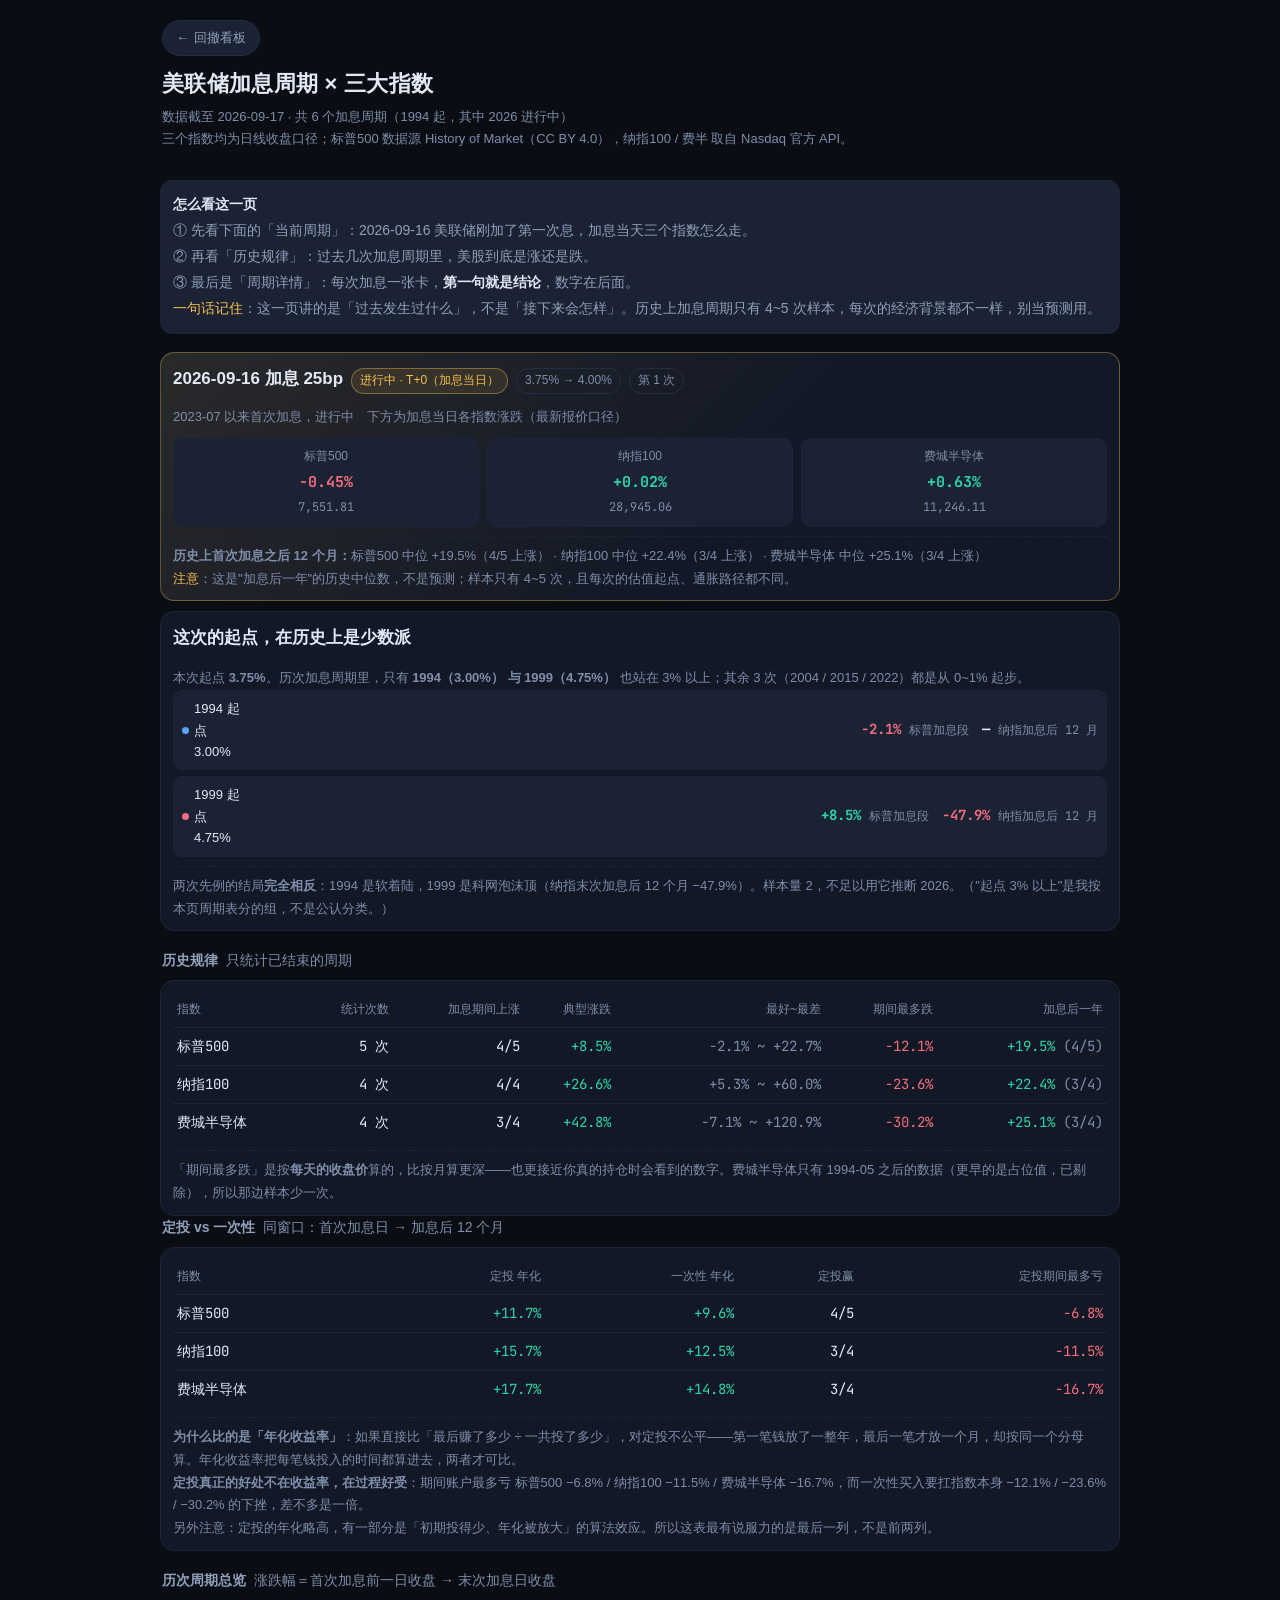
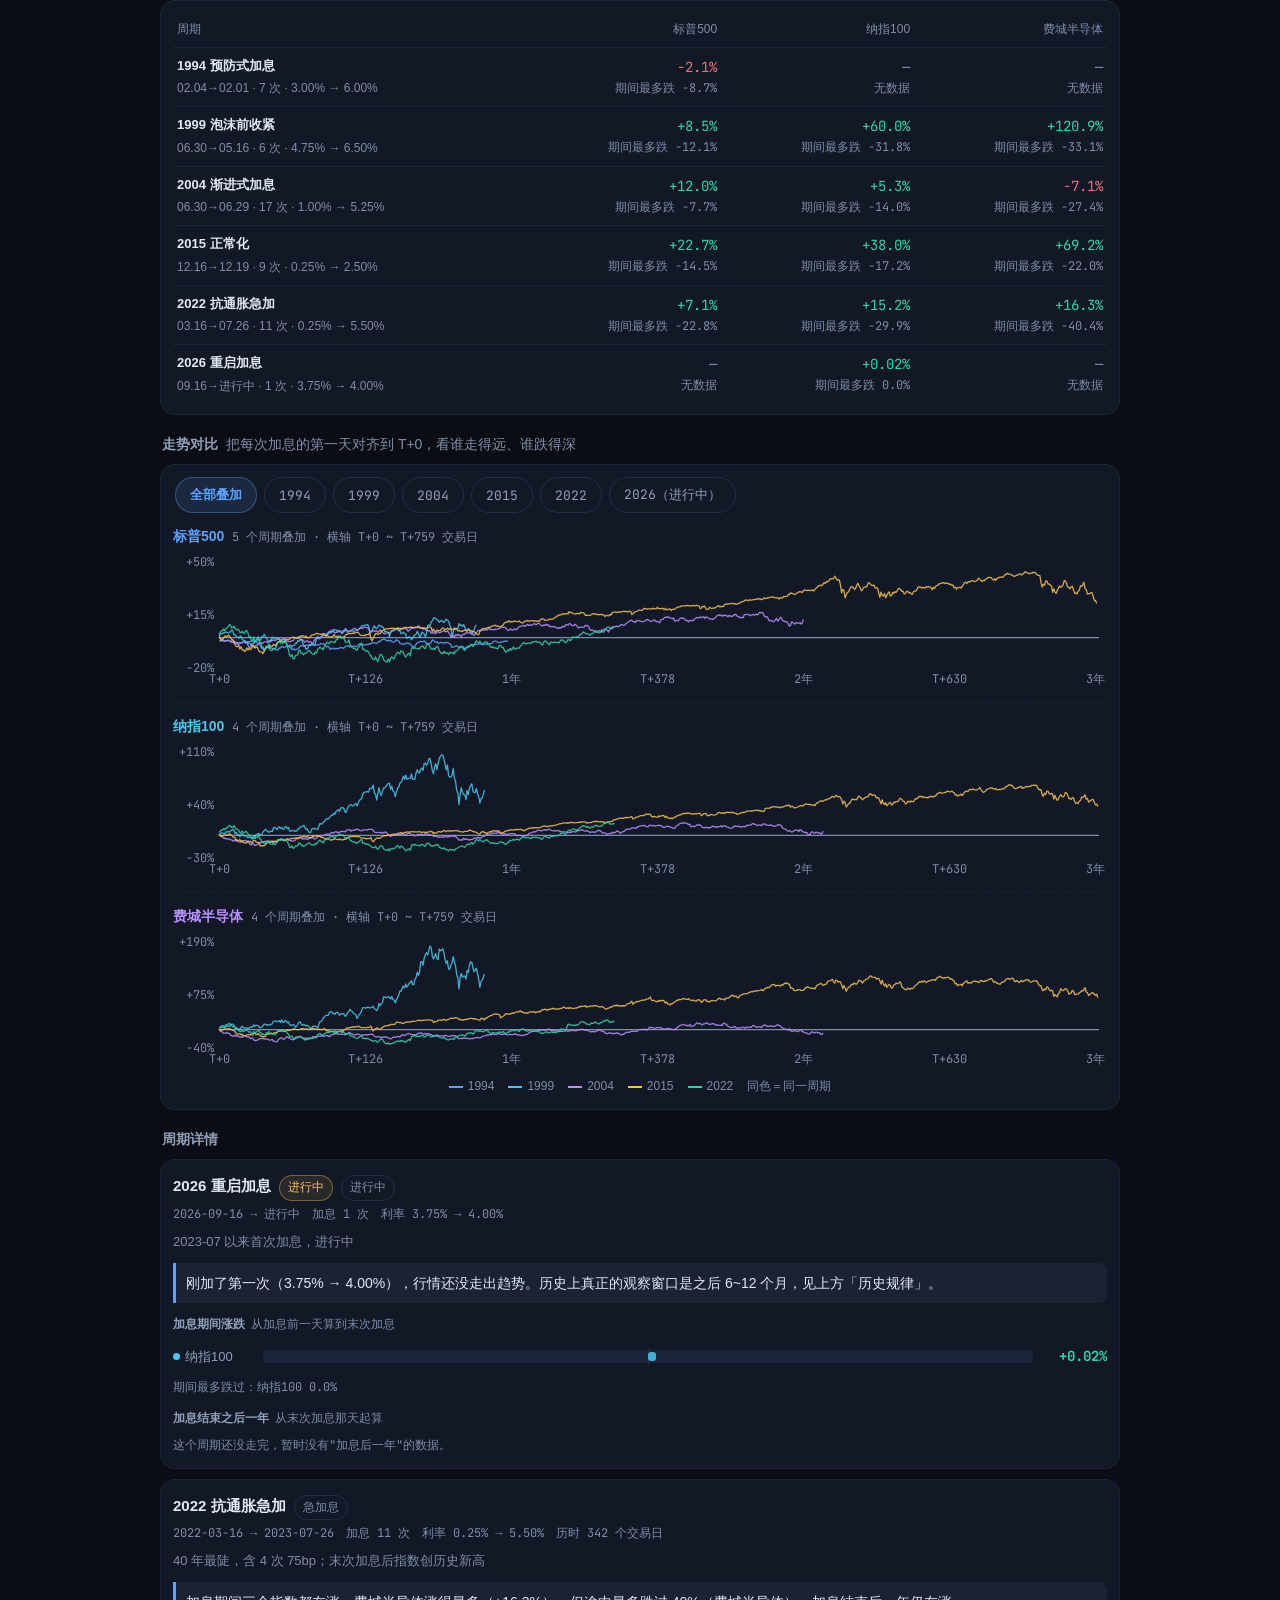
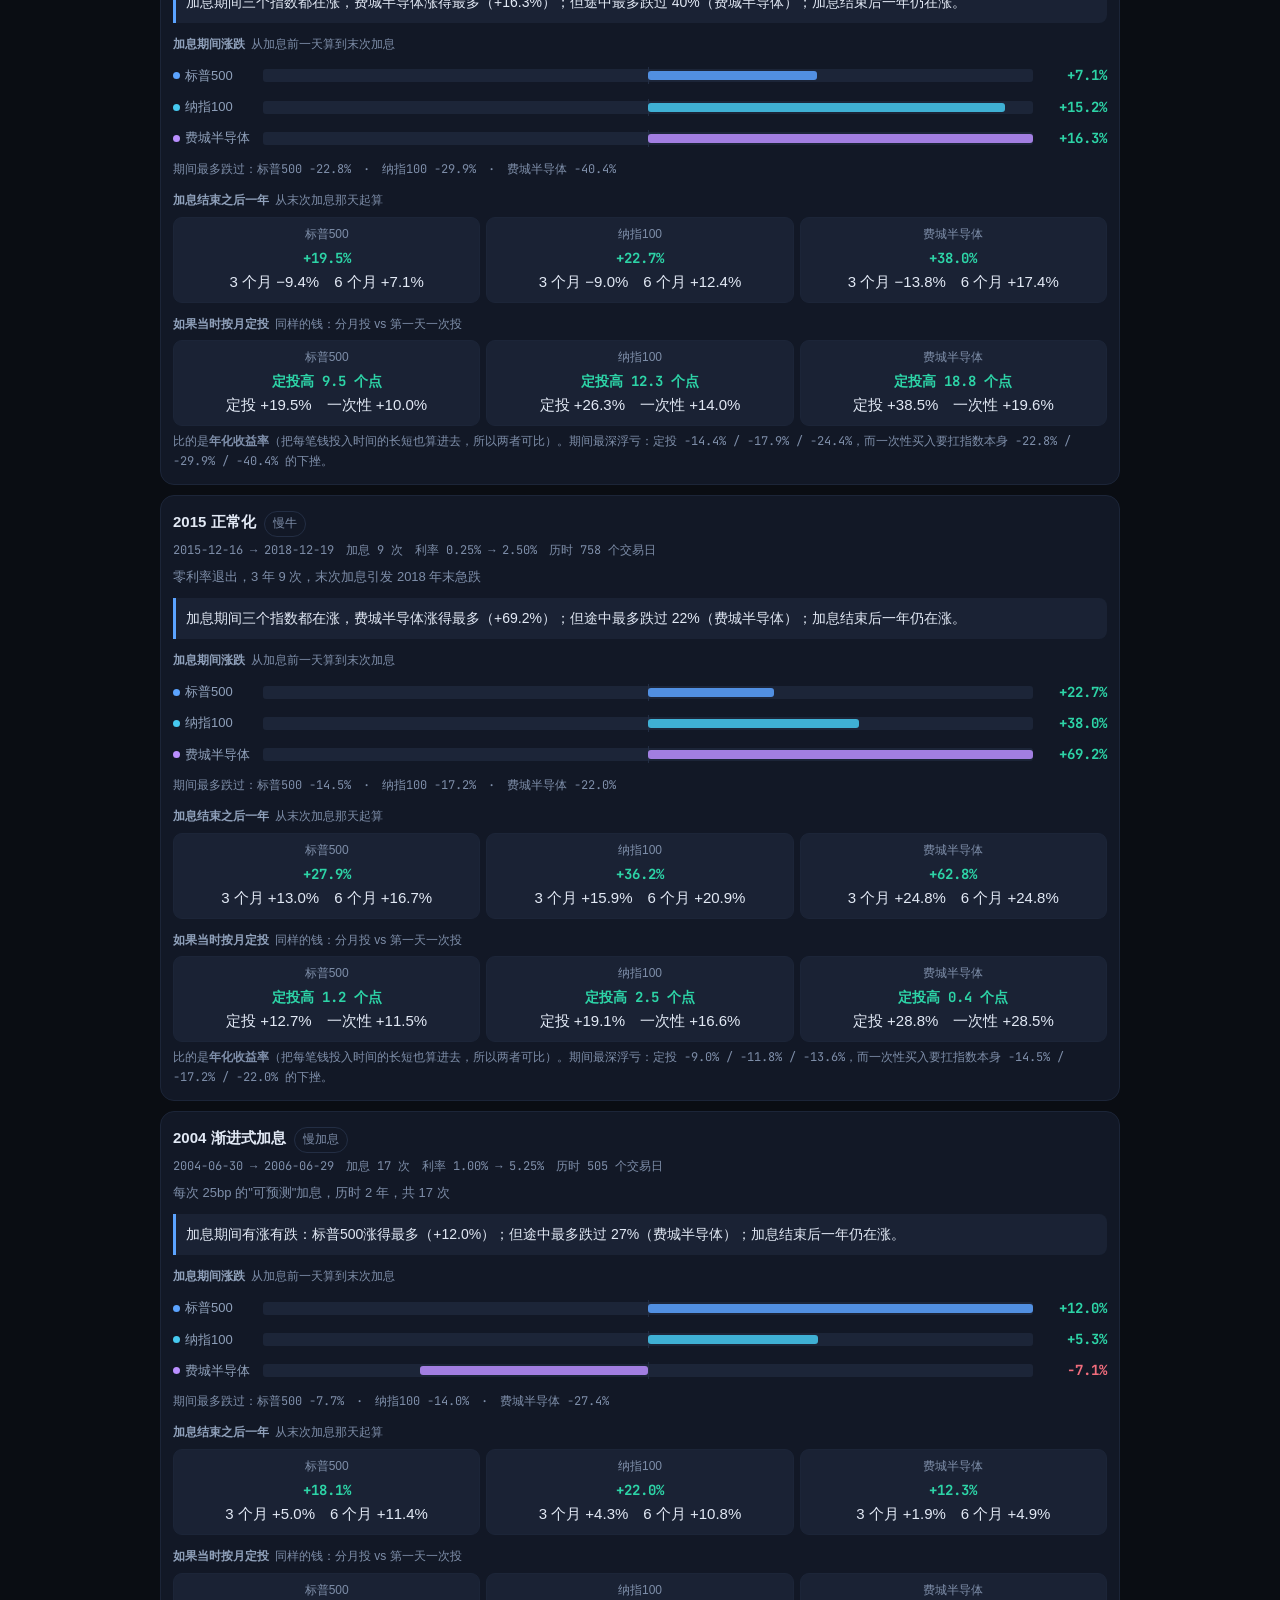
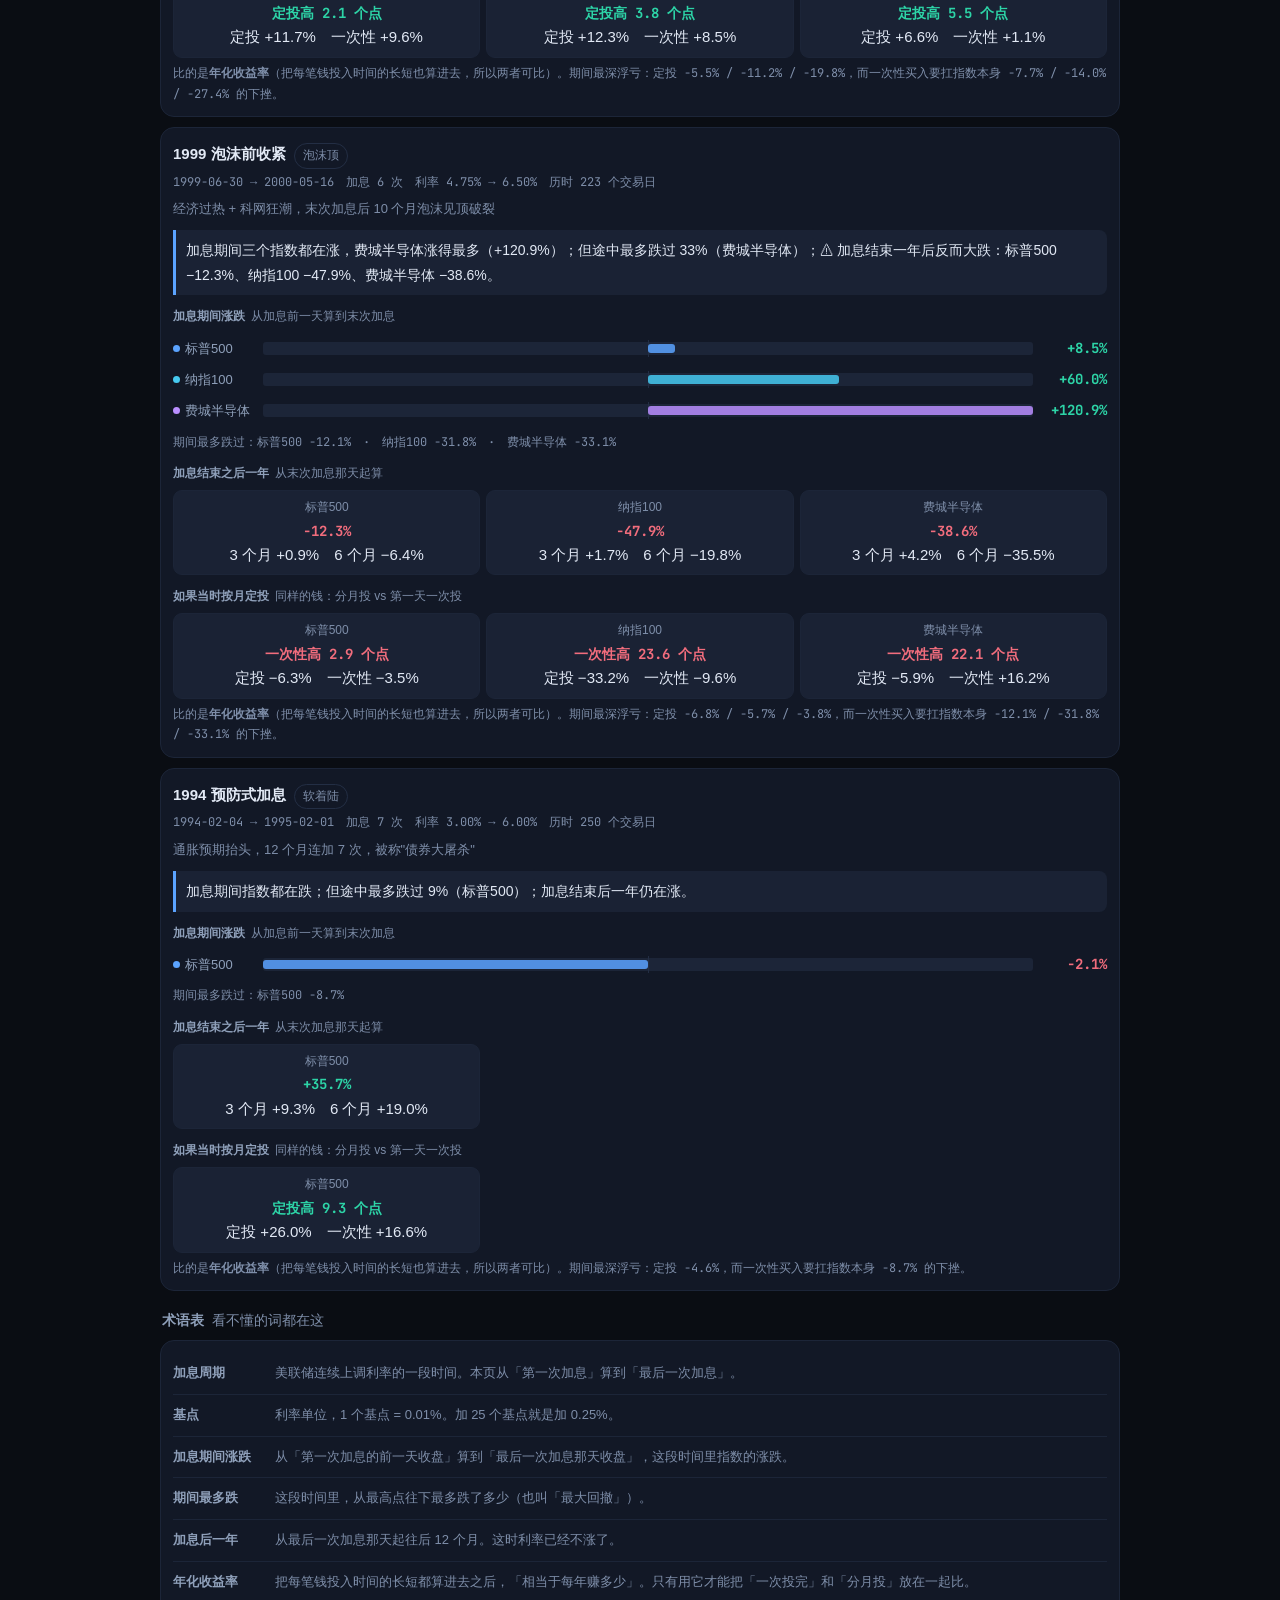
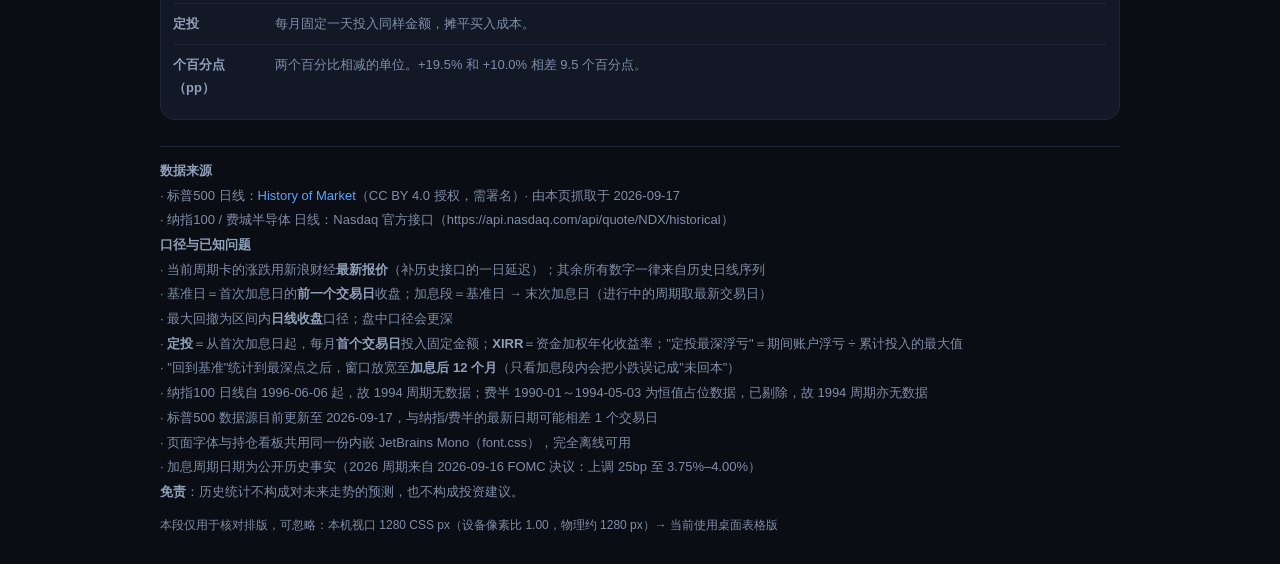
==== fed-cycle-dashboard/index.html @ 69b3b900 "feat(fed-cycle): 新增美联储加息周期 × 三指数回测看板 静态单页（内嵌字体、零外链、可离线打开）：6 个加息周期（1994 起，含 2026 进行中）× 纳指100 / 标普500 " ====
<!DOCTYPE html>
<html lang="zh-CN">
<head>
<meta charset="UTF-8">
<meta name="viewport" content="width=device-width, initial-scale=1, viewport-fit=cover">
<title>美联储加息周期 × 三大指数 · 回测看板</title>
<!-- 与持仓看板共用同一份内嵌字体（JetBrains Mono，base64 零外链），保证两处数字字形一致 -->
<link rel="stylesheet" href="font.css">
<style>
  /* 配色/字号沿用持仓看板的令牌体系，两处看板观感一致 */
  :root {
    --bg:#0a0d13; --bg-grad:#0e1526; --card:#121826; --card2:#1a2234;
    --line:#232e44; --line-soft:#1c2538;
    --tx:#e2e9f5; --tx2:#8fa0ba;
    /* --tx3 原来 #6f7f99，在深底上只有 4.37:1，低于 WCAG AA 的 4.5 —— 而所有小字都用它。
       提到 #7e8ea9 → 5.34:1 达标，同时仍比 --tx2 低 20%，层级没被抹平。 */
    --tx3:#7e8ea9;
    --up:#2dd4a7; --down:#f26d7d; --warn:#f7c14e;
    --spx:#5ba3ff; --ndx:#46c9f0; --sox:#ba8fff;
    --up-bg:rgba(45,212,167,.12); --down-bg:rgba(242,109,125,.12);
    --warn-bg:rgba(247,193,78,.10); --blue-bg:rgba(91,163,255,.12);
    --mono:"JetBrains Mono","SF Mono","Cascadia Code",Consolas,"Courier New",monospace;
    --sans:-apple-system,BlinkMacSystemFont,"SF Pro SC","PingFang SC","HarmonyOS Sans SC","MiSans","Microsoft YaHei","Noto Sans SC",sans-serif;
    /* 字号：按手机重排，六档分别对应 Android Material 的 caption / label / body 层级。
       换算依据：本机（iQOO 15，1440×3168，屏宽约 72mm）在常见 DPR 下，
       1 个 CSS 像素 ≈ 0.15~0.18mm，故 11px 只有约 1.9mm —— 中文偏小，
       最小一档提到 12px（≈2.1mm），其余同比上移。 */
    --fs-hero:22px; --fs-lg:17px; --fs-md:15px; --fs-sm:14px; --fs-xs:13px; --fs-xxs:12px;
    /* 手机页面左右留白：比桌面稍窄，给内容多留几像素 */
    --pad:10px;
  }
  *{margin:0;padding:0;box-sizing:border-box}
  body{background:radial-gradient(1200px 600px at 85% -10%, rgba(91,163,255,.06), transparent 60%),var(--bg);color:var(--tx);font-family:var(--sans);font-size:var(--fs-md);line-height:1.65;-webkit-text-size-adjust:100%;-webkit-tap-highlight-color:transparent;text-rendering:optimizeLegibility;
       padding:0 max(var(--pad),env(safe-area-inset-left)) calc(28px + env(safe-area-inset-bottom,0px)) max(var(--pad),env(safe-area-inset-right))}
  .wrap{max-width:960px;margin:0 auto}
  /* 宽表只给大屏；手机上换成卡片（横滑表格在手机上是反模式） */
  .mob-only{display:none}
  /* 卡片式数据行：手机上「标签 …… 数值」一行读下来，不用横向滑动 */
  .mcard{background:var(--card);border:1px solid var(--line-soft);border-radius:12px;padding:11px 12px;margin-bottom:8px}
  .mcard-h{display:flex;align-items:baseline;gap:7px;flex-wrap:wrap;font-size:var(--fs-sm);font-weight:600;margin-bottom:7px}
  .mcard-h i{width:8px;height:8px;border-radius:50%;flex-shrink:0}
  .mcard-h span{font-size:var(--fs-xxs);color:var(--tx3);font-weight:400;font-family:var(--mono)}
  .mrow{display:flex;align-items:baseline;justify-content:space-between;gap:10px;padding:4px 0;font-size:var(--fs-xs);border-bottom:1px solid var(--line-soft)}
  .mrow:last-child{border-bottom:0}
  .mrow>span{color:var(--tx3);flex-shrink:0}
  .mrow>b{font-family:var(--mono);font-weight:700;text-align:right}
  .mrow>b em{font-style:normal;color:var(--tx3);font-weight:400;font-size:var(--fs-xxs);margin-left:4px}
  /* 卡片套在卡片里时，内层退化成"带分隔线的分组"，避免双重边框和双重留白 */
  .card .mcard{background:none;border:0;border-radius:0;padding:0 0 8px;margin:0 0 9px;border-bottom:1px dashed var(--line-soft)}
  .card .mcard:last-child{border-bottom:0;padding-bottom:0;margin-bottom:0}
  @media (max-width:560px){
    .mob-only{display:block}
    .desk-only{display:none}
    .sec{margin-top:20px}
    .card{padding:11px 10px 9px}
    .intro{padding:10px}
    .lead{padding:8px 9px}
  }
  /* 320px 这类极窄屏：压缩横条两侧的固定列宽，「当前周期」的数字降一档，
     否则「28,945.06」这种 9 位的等宽数字会把三格撑破（等宽字不会自动换行） */
  @media (max-width:340px){
    .brow{grid-template-columns:72px 1fr 60px}
    .now-grid .k-val{font-size:var(--fs-xs)}   /* 等宽数字不换行，320px 下必须降档 */
    .now-grid{gap:6px}
    .glossary div{grid-template-columns:84px 1fr}
  }
  header{padding:max(20px,env(safe-area-inset-top)) 2px 12px}   /* 顶部避开打孔/状态栏 */
  /* 返回主看板的链接：与主看板的 .theme-btn 观感一致，触摸高度 36px */
  .navlink{display:inline-flex;align-items:center;gap:5px;min-height:36px;font-size:var(--fs-xs);color:var(--tx2);text-decoration:none;border:1px solid var(--line);border-radius:999px;padding:0 13px;background:var(--card2);margin-bottom:10px}
  h1{font-size:var(--fs-hero);font-weight:700;letter-spacing:.3px}
  .sub{font-size:var(--fs-xs);color:var(--tx3);margin-top:4px;line-height:1.7}
  .sec{margin-top:18px}
  .sec-title{font-size:var(--fs-sm);color:var(--tx2);font-weight:600;margin:0 2px 8px;display:flex;align-items:baseline;gap:8px;flex-wrap:wrap}
  .card{background:var(--card);border:1px solid var(--line-soft);border-radius:14px;padding:12px 12px 10px}
  .num{font-family:var(--mono);font-feature-settings:"tnum"}
  .up{color:var(--up)} .down{color:var(--down)} .warn{color:var(--warn)} .mute{color:var(--tx3)}

  /* 当前周期 */
  .now{border-color:rgba(247,193,78,.35);background:linear-gradient(135deg,var(--warn-bg),transparent 60%),var(--card)}
  .now-h{display:flex;align-items:baseline;gap:8px;flex-wrap:wrap}
  .now-h b{font-size:var(--fs-lg)}
  .pill{font-size:var(--fs-xxs);padding:2px 8px;border-radius:999px;border:1px solid var(--line);color:var(--tx3)}
  .pill.hot{color:var(--warn);border-color:rgba(247,193,78,.4);background:var(--warn-bg)}
  .now-grid{display:grid;grid-template-columns:repeat(3,1fr);gap:8px;margin-top:10px}
  .now-grid>div{background:var(--card2);border:1px solid var(--line-soft);border-radius:10px;padding:8px 6px;text-align:center;min-width:0}
  .k-label{font-size:var(--fs-xxs);color:var(--tx3);margin-bottom:3px}
  .k-val{font-family:var(--mono);font-size:var(--fs-md);font-weight:700}
  .k-sub{font-size:var(--fs-xxs);color:var(--tx3);margin-top:3px;font-family:var(--mono)}
  .note{font-size:var(--fs-xs);color:var(--tx3);margin-top:9px;line-height:1.75;padding-top:8px;border-top:1px dashed var(--line-soft)}

  /* 总览表 */
  .tbl{width:100%;border-collapse:collapse;font-size:var(--fs-sm)}
  .tbl th,.tbl td{padding:7px 4px;text-align:right;border-bottom:1px solid var(--line-soft);white-space:nowrap}
  .tbl th:first-child,.tbl td:first-child{text-align:left;white-space:normal}
  .tbl th{font-size:var(--fs-xxs);color:var(--tx3);font-weight:400}
  .tbl td{font-family:var(--mono);font-feature-settings:"tnum"}
  .tbl tr:last-child td{border-bottom:0}
  .tbl .cyc{font-family:var(--sans);position:sticky;left:0;background:var(--card);z-index:1}   /* 手机横滑时周期列钉住 */
  .tbl .cyc b{display:block;font-size:var(--fs-xs);color:var(--tx)}
  .tbl .cyc span{font-size:var(--fs-xxs);color:var(--tx3)}
  .tbl .dd{display:block;font-size:var(--fs-xxs);color:var(--tx3)}
  .scroll{overflow-x:auto;-webkit-overflow-scrolling:touch}
  .scroll::-webkit-scrollbar{display:none}

  /* 曲线 */
  .chips{display:flex;gap:7px;overflow-x:auto;padding:0 2px 10px;scrollbar-width:none;-webkit-overflow-scrolling:touch}
  .chips::-webkit-scrollbar{display:none}
  /* 手指点按目标：高度提到 36px（原来约 24px，手机上偏小、容易点错） */
  .chip{flex-shrink:0;display:inline-flex;align-items:center;min-height:36px;font-size:var(--fs-xs);padding:0 14px;border-radius:999px;border:1px solid var(--line);background:none;color:var(--tx2);cursor:pointer;font-family:var(--mono)}
  .chip.on{background:var(--blue-bg);color:var(--spx);border-color:rgba(91,163,255,.35);font-weight:600}
  .chart{margin-top:2px}
  .chart+.chart{border-top:1px dashed var(--line-soft);margin-top:14px;padding-top:12px}
  .chart-h{display:flex;align-items:baseline;gap:8px;flex-wrap:wrap;margin-bottom:4px}
  .chart-h b{font-size:var(--fs-sm)}
  .chart-h span{font-size:var(--fs-xxs);color:var(--tx3);font-family:var(--mono)}
  svg{display:block;width:100%;height:auto}
  .legend{display:flex;gap:10px 14px;flex-wrap:wrap;justify-content:center;font-size:var(--fs-xxs);color:var(--tx3);padding:9px 2px 2px}
  .legend i{display:inline-block;width:14px;height:0;border-top:2px solid;vertical-align:middle;margin-right:5px}

  /* ── 周期详情卡：先结论 → 再对比 → 后细节 ── */
  .cycles{display:grid;gap:10px}
  .cyc-card{background:var(--card);border:1px solid var(--line-soft);border-radius:14px;padding:14px 12px 12px}
  .cyc-head{display:flex;align-items:baseline;gap:8px;flex-wrap:wrap}
  .cyc-head h3{font-size:var(--fs-md);font-weight:700}
  .cyc-meta{font-size:var(--fs-xxs);color:var(--tx3);font-family:var(--mono);margin-top:3px;line-height:1.8}
  .cyc-why{font-size:var(--fs-xs);color:var(--tx3);margin-top:5px;line-height:1.7}
  /* 一句话结论：用左侧色条把它和数字区分开，一眼知道先看这句 */
  .lead{font-size:var(--fs-sm);color:var(--tx);background:var(--card2);border-left:3px solid var(--spx);border-radius:0 8px 8px 0;padding:8px 10px;margin:10px 0 2px;line-height:1.75}
  .blk{margin-top:12px}
  .blk-h{font-size:var(--fs-xxs);color:var(--tx2);font-weight:600;margin-bottom:6px;display:flex;align-items:baseline;gap:6px;flex-wrap:wrap}
  .blk-h em{font-style:normal;color:var(--tx3);font-weight:400}
  /* 横条对比：中间竖线是 0%，向左＝跌、向右＝涨，条长按本卡最大值缩放 */
  /* 标签列 82px：13px 字号下「费城半导体」6 字 = 78px 正好放得下；数值列 66px 容纳 +120.9% */
  .brow{display:grid;grid-template-columns:82px 1fr 66px;gap:8px;align-items:center;padding:4px 0;font-size:var(--fs-xs)}
  .brow .nm{display:flex;align-items:center;gap:5px;color:var(--tx2)}
  .brow .nm i{width:7px;height:7px;border-radius:50%;flex-shrink:0}
  .track{position:relative;height:13px;background:var(--line-soft);border-radius:3px}
  .track .zero{position:absolute;left:50%;top:-2px;bottom:-2px;width:1px;background:var(--line)}
  .track .bar{position:absolute;top:2px;bottom:2px;border-radius:3px;opacity:.85}
  .brow .val{text-align:right;font-family:var(--mono);font-weight:700;font-size:var(--fs-sm)}
  .under{font-size:var(--fs-xxs);color:var(--tx3);margin-top:5px;line-height:1.7;font-family:var(--mono)}
  .kvs{display:grid;grid-template-columns:repeat(3,1fr);gap:6px}
  .kv{background:var(--card2);border:1px solid var(--line-soft);border-radius:9px;padding:7px 5px;text-align:center;min-width:0}
  .kv .t{font-size:var(--fs-xxs);color:var(--tx3);margin-bottom:2px}
  .kv .v{font-family:var(--mono);font-size:var(--fs-sm);font-weight:700}
  /* 术语表 */
  .glossary{display:grid;gap:0}
  .glossary div{display:grid;grid-template-columns:92px 1fr;gap:10px;padding:9px 0;border-bottom:1px solid var(--line-soft);font-size:var(--fs-xs);line-height:1.75}
  .glossary div:last-child{border-bottom:0}
  .glossary b{color:var(--tx2);font-weight:600}
  .glossary span{color:var(--tx3)}
  .intro{background:var(--card2);border:1px solid var(--line-soft);border-radius:12px;padding:11px 12px;font-size:var(--fs-sm);line-height:1.85;color:var(--tx2)}
  .intro b{color:var(--tx)}
  .rows{display:grid;gap:6px}
  .row{display:grid;grid-template-columns:62px 1fr;gap:8px;align-items:baseline;background:var(--card2);border:1px solid var(--line-soft);border-radius:9px;padding:7px 8px}
  .row .nm{font-size:var(--fs-xs);display:flex;align-items:center;gap:5px}
  .row .nm i{width:7px;height:7px;border-radius:50%;flex-shrink:0}
  .row .vals{font-size:var(--fs-xs);font-family:var(--mono);line-height:1.9;text-align:right}
  .row .vals b{font-size:var(--fs-sm)}
  .row .vals em{font-style:normal;color:var(--tx3);font-size:var(--fs-xxs)}
  footer{margin-top:26px;font-size:var(--fs-xs);color:var(--tx3);line-height:1.9;border-top:1px solid var(--line-soft);padding-top:12px}
  footer b{color:var(--tx2)}
  footer a{color:var(--spx);text-decoration:none}
  @media (max-width:420px){ .tbl{font-size:var(--fs-xs)} }
</style>
</head>
<body>
<div class="wrap">
  <header>
    <a class="navlink" href="../index.html"><span aria-hidden="true">←</span> 回撤看板</a>
    <h1>美联储加息周期 × 三大指数</h1>
    <div class="sub" id="head-sub"></div>
  </header>

  <div class="sec" id="sec-intro"></div>
  <div class="sec" id="sec-now"></div>
  <div class="sec" id="sec-summary"></div>

  <div class="sec">
    <div class="sec-title">历次周期总览 <span class="mute" style="font-weight:400">涨跌幅＝首次加息前一日收盘 → 末次加息日收盘</span></div>
    <div class="card scroll" id="sec-table"></div>
  </div>

  <div class="sec">
    <div class="sec-title">走势对比 <span class="mute" style="font-weight:400">把每次加息的第一天对齐到 T+0，看谁走得远、谁跌得深</span></div>
    <div class="card">
      <div class="chips" id="view-chips"></div>
      <div id="charts"></div>
      <div class="legend" id="legend"></div>
    </div>
  </div>

  <div class="sec">
    <div class="sec-title">周期详情</div>
    <div class="cycles" id="sec-cycles"></div>
  </div>

  <div class="sec" id="sec-glossary"></div>

  <footer id="footer"></footer>
</div>

<script src="data/cycles.js"></script>
<script>
const $ = (id) => document.getElementById(id);
const $$ = (sel) => Array.prototype.slice.call(document.querySelectorAll(sel));
const IDX = [['spx', '标普500', 'var(--spx)'], ['ndx', '纳指100', 'var(--ndx)'], ['sox', '费城半导体', 'var(--sox)']];
const pct = (v, dp) => {
  if (v === null || v === undefined || !isFinite(v)) return '—';
  if (v === 0) return '0.0%';                                   // 零不带正负号
  const d = dp === undefined ? (Math.abs(v) < 0.1 ? 2 : 1) : dp;  // 极小值多给一位，否则 0.02% 会显示成 +0.0%
  return (v > 0 ? '+' : v < 0 ? '−' : '') + Math.abs(v).toFixed(d) + '%';   // 负号用排版减号，与金额一致
};
const cls = (v) => (v === null || v === undefined ? '' : v > 0 ? 'up' : 'down');
/* 手机版的一行「标签 …… 数值」（宽表在手机上要横滑，换成这个读起来顺） */
const mRow = (t, v, c, sub) => '<div class="mrow"><span>' + t + '</span><b class="' + (c || '') + '">' + v + (sub ? '<em>' + sub + '</em>' : '') + '</b></div>';
const dot = (color) => '<i style="display:inline-block;width:7px;height:7px;border-radius:50%;background:' + color + ';margin-right:5px"></i>';
const md = (d) => (d ? d.slice(5).replace('-', '.') : '');

/* ── 头部 ── */
$('head-sub').innerHTML = '数据截至 ' + META.fetchedAt + ' · 共 ' + CYCLES.length + ' 个加息周期（1994 起，其中 2026 进行中）'
  + '<br>三个指数均为日线收盘口径；标普500 数据源 ' + META.source.spx.name + '（CC BY 4.0），纳指100 / 费半 取自 Nasdaq 官方 API。';

/* ── 导语：给第一次打开的人 ── */
$('sec-intro').innerHTML = '<div class="intro">'
  + '<b>怎么看这一页</b><br>'
  + '① 先看下面的「当前周期」：2026-09-16 美联储刚加了第一次息，加息当天三个指数怎么走。<br>'
  + '② 再看「历史规律」：过去几次加息周期里，美股到底是涨还是跌。<br>'
  + '③ 最后是「周期详情」：每次加息一张卡，<b>第一句就是结论</b>，数字在后面。<br>'
  + '<span class="warn">一句话记住</span>：这一页讲的是「过去发生过什么」，不是「接下来会怎样」。'
  + '历史上加息周期只有 4~5 次样本，每次的经济背景都不一样，别当预测用。'
  + '</div>';

/* ── 术语表 ── */
$('sec-glossary').innerHTML = '<div class="sec-title">术语表 <span class="mute" style="font-weight:400">看不懂的词都在这</span></div>'
  + '<div class="card"><div class="glossary">'
  + [['加息周期', '美联储连续上调利率的一段时间。本页从「第一次加息」算到「最后一次加息」。'],
     ['基点', '利率单位，1 个基点 = 0.01%。加 25 个基点就是加 0.25%。'],
     ['加息期间涨跌', '从「第一次加息的前一天收盘」算到「最后一次加息那天收盘」，这段时间里指数的涨跌。'],
     ['期间最多跌', '这段时间里，从最高点往下最多跌了多少（也叫「最大回撤」）。'],
     ['加息后一年', '从最后一次加息那天起往后 12 个月。这时利率已经不涨了。'],
     ['年化收益率', '把每笔钱投入时间的长短都算进去之后，「相当于每年赚多少」。只有用它才能把「一次投完」和「分月投」放在一起比。'],
     ['定投', '每月固定一天投入同样金额，摊平买入成本。'],
     ['个百分点（pp）', '两个百分比相减的单位。+19.5% 和 +10.0% 相差 9.5 个百分点。']]
    .map(([t, d]) => '<div><b>' + t + '</b><span>' + d + '</span></div>').join('')
  + '</div></div>';

/* ── 当前周期 ── */
const now = CYCLES.find((c) => c.ongoing);
if (now) {
  /* 加息后已过几个交易日：以纳指（数据最新）的 T+N 曲线长度为准 */
  const tN = now.idx.ndx ? now.idx.ndx.curve.length - 1 : 0;
  /* 优先用最新报价：历史接口有一天延迟，报价能补上加息当日的收盘 */
  const cells = IDX.map(([k, label]) => {
    const q = META.quotes && META.quotes[k];
    if (q) return '<div><div class="k-label">' + label + '</div>'
      + '<div class="k-val ' + cls(q.chgPct) + '">' + pct(q.chgPct, 2) + '</div>'
      + '<div class="k-sub">' + q.price.toLocaleString('en-US', { maximumFractionDigits: 2 }) + '</div></div>';
    const x = now.idx[k];
    return '<div><div class="k-label">' + label + '</div>'
      + (x ? '<div class="k-val ' + cls(x.ret) + '">' + pct(x.ret, 2) + '</div><div class="k-sub">' + x.dataTo + ' 收 ' + x.end.c.toLocaleString('en-US') + '</div>'
           : '<div class="k-val mute">—</div><div class="k-sub">暂无数据</div>')
      + '</div>';
  }).join('');
  const hist = IDX.map(([k, label]) => {
    const s = SUMMARY[k];
    return label + ' 中位 ' + pct(s.m12Med) + '（' + s.m12Up + '/' + s.m12N + ' 上涨）';
  }).join(' · ');
  $('sec-now').innerHTML = '<div class="card now">'
    + '<div class="now-h"><b>2026-09-16 加息 25bp</b><span class="pill hot">进行中 · T+' + tN + (tN === 0 ? '（加息当日）' : '') + '</span>'
    + '<span class="pill">' + now.rate + '</span><span class="pill">第 1 次</span></div>'
    + '<div class="note" style="border:0;padding-top:7px;margin-top:5px">' + now.why
    + '　<span class="mute">下方为加息当日各指数涨跌（最新报价口径）</span></div>'
    + '<div class="now-grid">' + cells + '</div>'
    + '<div class="note"><b>历史上首次加息之后 12 个月：</b>' + hist + '<br>'
    + '<span class="warn">注意</span>：这是"加息后一年"的历史中位数，不是预测；样本只有 4~5 次，且每次的估值起点、通胀路径都不同。</div>'
    + '</div>';

  /* 本次的起点在历史上属于少数派 —— 这个结论完全来自本页的周期表，不是外部说法 */
  const hiStart = CYCLES.filter((c) => c.id !== '2026' && parseFloat(c.rate) >= 3);
  const loStart = CYCLES.filter((c) => c.id !== '2026' && parseFloat(c.rate) < 3);
  $('sec-now').innerHTML += '<div class="card" style="margin-top:10px">'
    + '<div class="now-h"><b>这次的起点，在历史上是少数派</b></div>'
    + '<div class="note" style="border:0;padding-top:6px">'
    + '本次起点 <b>3.75%</b>。历次加息周期里，只有 <b>' + hiStart.map((c) => c.id + '（' + c.rate.split(' → ')[0] + '）').join(' 与 ')
    + '</b> 也站在 3% 以上；其余 ' + loStart.length + ' 次（' + loStart.map((c) => c.id).join(' / ') + '）都是从 0~1% 起步。'
    + '</div><div class="rows">'
    + hiStart.map((c) => {
        const a = c.idx.spx, b = c.idx.ndx;
        return '<div class="row"><div class="nm"><i style="background:' + (c.id === '1994' ? 'var(--spx)' : 'var(--down)') + '"></i>' + c.id + ' 起点 ' + c.rate.split(' → ')[0] + '</div><div class="vals">'
          + '<b class="' + cls(a.ret) + '">' + pct(a.ret) + '</b> <em>标普加息段</em>'
          + '　<b class="' + cls(b ? b.mo.m12 : null) + '">' + pct(b ? b.mo.m12 : null) + '</b> <em>纳指加息后 12 月</em></div></div>';
      }).join('')
    + '</div><div class="note">两次先例的结局<b>完全相反</b>：1994 是软着陆，1999 是科网泡沫顶（纳指末次加息后 12 个月 −47.9%）。'
    + '样本量 2，不足以用它推断 2026。<span class="mute">（"起点 3% 以上"是我按本页周期表分的组，不是公认分类。）</span></div>'
    + '</div>';
}

/* ── 汇总规律 ── */
$('sec-summary').innerHTML = '<div class="sec-title">历史规律 <span class="mute" style="font-weight:400">只统计已结束的周期</span></div>'
  + '<div class="card">'
  /* 手机：每个指数一张小卡 */
  + '<div class="mob-only">' + IDX.map(([k, label, color]) => {
      const s = SUMMARY[k];
      return '<div class="mcard"><div class="mcard-h">' + dot(color) + label + '<span>' + s.n + ' 次</span></div>'
        + mRow('加息期间上涨', s.upCount + '/' + s.n + ' 次')
        + mRow('典型涨跌', pct(s.retMed), cls(s.retMed))
        + mRow('最好 / 最差', pct(s.retMax) + ' / ' + pct(s.retMin))
        + mRow('期间最多跌', pct(s.ddMed), 'down')
        + mRow('加息后一年', pct(s.m12Med), cls(s.m12Med), s.m12Up + '/' + s.m12N + ' 上涨')
        + '</div>';
    }).join('') + '</div>'
  + '<div class="desk-only scroll"><table class="tbl">'
  + '<tr><th>指数</th><th>统计次数</th><th>加息期间上涨</th><th>典型涨跌</th><th>最好~最差</th><th>期间最多跌</th><th>加息后一年</th></tr>'
  + IDX.map(([k, label]) => {
      const s = SUMMARY[k];
      return '<tr><td>' + label + '</td><td>' + s.n + ' 次</td><td>' + s.upCount + '/' + s.n + '</td>'
        + '<td class="' + cls(s.retMed) + '">' + pct(s.retMed) + '</td>'
        + '<td class="mute">' + pct(s.retMin) + ' ~ ' + pct(s.retMax) + '</td>'
        + '<td class="down">' + pct(s.ddMed) + '</td>'
        + '<td class="' + cls(s.m12Med) + '">' + pct(s.m12Med) + ' <span class="mute">(' + s.m12Up + '/' + s.m12N + ')</span></td></tr>';
    }).join('')
  + '</table></div><div class="note">「期间最多跌」是按<b>每天的收盘价</b>算的，比按月算更深——也更接近你真的持仓时会看到的数字。'
  + '费城半导体只有 1994-05 之后的数据（更早的是占位值，已剔除），所以那边样本少一次。</div></div>'
  /* ── 定投 vs 一次性 ── */
  + '<div class="sec-title">定投 vs 一次性 <span class="mute" style="font-weight:400">同窗口：首次加息日 → 加息后 12 个月</span></div>'
  + '<div class="card">'
  + '<div class="mob-only">' + IDX.map(([k, label, color]) => {
      const s = SUMMARY[k];
      const win = s.dcaWins >= s.pairedN / 2;
      return '<div class="mcard"><div class="mcard-h">' + dot(color) + label + '<span>' + s.pairedN + ' 次对比</span></div>'
        + mRow('定投 年化', pct(s.dcaXirrMed), cls(s.dcaXirrMed))
        + mRow('一次性 年化', pct(s.lumpXirrMed), cls(s.lumpXirrMed))
        + mRow('定投赢的次数', s.dcaWins + '/' + s.pairedN + ' 次', win ? 'up' : '')
        + mRow('定投期间最多亏', pct(s.dcaWorstMed), 'down')
        + '</div>';
    }).join('') + '</div>'
  + '<div class="desk-only scroll"><table class="tbl">'
  + '<tr><th>指数</th><th>定投 年化</th><th>一次性 年化</th><th>定投赢</th><th>定投期间最多亏</th></tr>'
  + IDX.map(([k, label]) => {
      const s = SUMMARY[k];
      return '<tr><td>' + label + '</td>'
        + '<td class="' + cls(s.dcaXirrMed) + '">' + pct(s.dcaXirrMed) + '</td>'
        + '<td class="' + cls(s.lumpXirrMed) + '">' + pct(s.lumpXirrMed) + '</td>'
        + '<td>' + s.dcaWins + '/' + s.pairedN + '</td>'
        + '<td class="down">' + pct(s.dcaWorstMed) + '</td></tr>';
    }).join('')
  + '</table></div>'
  + '<div class="note"><b>为什么比的是「年化收益率」</b>：如果直接比「最后赚了多少 ÷ 一共投了多少」，对定投不公平——'
  + '第一笔钱放了一整年，最后一笔才放一个月，却按同一个分母算。年化收益率把每笔钱投入的时间都算进去，两者才可比。<br>'
  + '<b>定投真正的好处不在收益率，在过程好受</b>：期间账户最多亏 '
  + IDX.map(([k, label]) => label + ' ' + pct(SUMMARY[k].dcaWorstMed)).join(' / ')
  + '，而一次性买入要扛指数本身 ' + IDX.map(([k]) => pct(SUMMARY[k].ddMed)).join(' / ') + ' 的下挫，差不多是一倍。<br>'
  + '另外注意：定投的年化略高，有一部分是「初期投得少、年化被放大」的算法效应。所以这表最有说服力的是最后一列，不是前两列。</div></div>';

/* ── 总览表 ── */
$('sec-table').innerHTML = '<div class="mob-only">' + CYCLES.map((c) => '<div class="mcard">'
    + '<div class="mcard-h">' + c.name + '<span>' + c.hikes + ' 次 · ' + c.rate + '</span></div>'
    + IDX.map(([k, label, color]) => {
        const x = c.idx[k];
        return '<div class="mrow"><span>' + dot(color) + label + '</span><b class="' + (x ? cls(x.ret) : '') + '">'
          + (x ? pct(x.ret) + '<em>最多跌 ' + pct(x.dd) + '</em>' : '—<em>无数据</em>') + '</b></div>';
      }).join('')
    + '</div>').join('') + '</div>'
  + '<div class="desk-only scroll"><table class="tbl">'
  + '<tr><th>周期</th><th>标普500</th><th>纳指100</th><th>费城半导体</th></tr>'
  + CYCLES.map((c) => {
      return '<tr><td class="cyc"><b>' + c.name + '</b><span>' + md(c.first) + (c.last ? '→' + md(c.last) : '→进行中') + ' · ' + c.hikes + ' 次 · ' + c.rate + '</span></td>'
        + IDX.map(([k]) => {
            const x = c.idx[k];
            if (!x) return '<td class="mute">—<span class="dd">无数据</span></td>';
            return '<td class="' + cls(x.ret) + '">' + pct(x.ret) + '<span class="dd">期间最多跌 ' + pct(x.dd) + '</span></td>';
          }).join('')
        + '</tr>';
    }).join('')
  + '</table></div>';

/* ── T+N 曲线 ──
 * 按容器实际像素绘制（1 单位 = 1 像素），文字才是恒定 10px；
 * 若用固定 viewBox 缩放，宽屏下字会被放大成糊状。 */
const PALETTE = ['#5ba3ff', '#46c9f0', '#ba8fff', '#f7c14e', '#2dd4a7', '#f26d7d'];
function chartBox(el, seriesList, yMin, yMax, xMax, opts) {
  /* 手机上把图放高一点（宽约 316~368px，高 158 更接近 2:1，比扁图好读）；
     左侧留 42px 给 "+120%" 这类 11px 的刻度文字 */
  const W = el.clientWidth || 340, H = opts.h || (W < 560 ? 162 : 136);
  const mL = 46, mR = 8, mT = 10, mB = 20;
  const px = (n) => mL + (n / (xMax || 1)) * (W - mL - mR);
  const py = (v) => mT + (yMax - v) / ((yMax - yMin) || 1) * (H - mT - mB);
  let svg = '<svg width="' + W + '" height="' + H + '" viewBox="0 0 ' + W + ' ' + H + '" role="img" aria-label="' + (opts.title || '走势') + '">';
  [yMax, (yMax + yMin) / 2, yMin].forEach((t) => {
    svg += '<line x1="' + mL + '" y1="' + py(t).toFixed(1) + '" x2="' + (W - mR) + '" y2="' + py(t).toFixed(1) + '" stroke="var(--line-soft)" stroke-dasharray="2 4"/>'
      + '<text x="' + (mL - 5) + '" y="' + (py(t) + 3.5).toFixed(1) + '" text-anchor="end" fill="var(--tx3)" style="font:12px var(--mono)">' + (t > 0 ? '+' : '') + t.toFixed(0) + '%</text>';
  });
  if (yMin < 0 && yMax > 0)
    svg += '<line x1="' + mL + '" y1="' + py(0).toFixed(1) + '" x2="' + (W - mR) + '" y2="' + py(0).toFixed(1) + '" stroke="var(--tx3)" stroke-width="1.2"/>';
  /* 横轴按「半年」打点（≈126 个交易日），整年处直接写成年份 —— 交易日数字难对上年份 */
  for (let n = 0; n <= xMax; n += 126) {
    const isYear = n > 0 && n % 252 === 0;
    svg += '<text x="' + px(n).toFixed(1) + '" y="' + (H - 5) + '" text-anchor="middle" fill="var(--tx3)" style="font:12px var(--mono)">'
      + (n === 0 ? 'T+0' : isYear ? (n / 252) + '年' : 'T+' + n) + '</text>';
  }
  seriesList.forEach((s) => {
    if (!s.pts || !s.pts.length) return;
    svg += '<polyline points="' + s.pts.map((p) => px(p.n).toFixed(1) + ',' + py(p.v).toFixed(1)).join(' ') + '" fill="none" stroke="' + s.color + '" stroke-width="' + (s.strong ? 2 : 1.3) + '" stroke-linejoin="round" opacity="' + (s.alpha || 1) + '"/>';
  });
  svg += '</svg>';
  return svg;
}
let view = 'all';
function renderCharts() {
  const done = CYCLES.filter((c) => !c.ongoing);
  const box = $('charts');
  if (view === 'all') {
    /* 每个指数一张图，叠加全部已结束周期 —— 看"同一个指数在历次加息中的路径差异" */
    const xMax = Math.max.apply(null, done.map((c) => Math.max.apply(null, IDX.map(([k]) => (c.idx[k] ? c.idx[k].curve.length : 0)))));
    box.innerHTML = IDX.map(([k, label, color]) => {
      const all = done.map((c) => c.idx[k]).filter(Boolean);
      const vs = all.flatMap((x) => x.curve.map((p) => p.v)).concat([0]);
      const yMin = Math.floor(Math.min.apply(null, vs) / 10) * 10, yMax = Math.ceil(Math.max.apply(null, vs) / 10) * 10;
      const series = done.map((c, i) => { const x = c.idx[k]; return x ? { pts: x.curve, color: PALETTE[i % PALETTE.length], alpha: .85 } : null; }).filter(Boolean);
      return '<div class="chart"><div class="chart-h"><b style="color:' + color + '">' + label + '</b><span>' + all.length + ' 个周期叠加 · 横轴 T+0 ~ T+' + xMax + ' 交易日</span></div>'
        + '<div class="cbox" data-idx="' + k + '"></div></div>';
    }).join('');
    $('legend').innerHTML = done.map((c, i) => '<span><i style="border-color:' + PALETTE[i % PALETTE.length] + '"></i>' + c.id + '</span>').join('')
      + '<span class="mute">同色＝同一周期</span>';
    $$('.cbox').forEach((el) => {
      const k = el.dataset.idx;
      const all = done.map((c) => c.idx[k]).filter(Boolean);
      const vs = all.flatMap((x) => x.curve.map((p) => p.v)).concat([0]);
      const yMin = Math.floor(Math.min.apply(null, vs) / 10) * 10, yMax = Math.ceil(Math.max.apply(null, vs) / 10) * 10;
      el._draw = { k, yMin, yMax, xMax };
    });
  } else {
    const c = CYCLES.find((x) => x.id === view);
    const all = IDX.map(([k]) => c.idx[k]).filter(Boolean);
    const xMax = Math.max.apply(null, all.map((x) => x.curve.length));
    const vs = all.flatMap((x) => x.curve.map((p) => p.v)).concat([0]);
    const yMin = Math.floor(Math.min.apply(null, vs) / 10) * 10, yMax = Math.ceil(Math.max.apply(null, vs) / 10) * 10;
    box.innerHTML = '<div class="chart"><div class="chart-h"><b>' + c.name + '</b><span>' + c.first + (c.last ? ' → ' + c.last : ' → 进行中') + ' · 共 ' + xMax + ' 个交易日</span></div><div class="cbox" data-cyc="' + c.id + '"></div></div>';
    $('legend').innerHTML = IDX.map(([k, label, color]) => { const x = c.idx[k]; return x ? '<span><i style="border-color:' + color + '"></i>' + label + ' ' + pct(x.ret) + '</span>' : '<span class="mute">' + label + ' 无数据</span>'; }).join('');
    const el = $('charts').querySelector('.cbox');
    el._draw = { cyc: c.id, yMin, yMax, xMax };
  }
  drawCharts();
}
function drawCharts() {
  const done = CYCLES.filter((c) => !c.ongoing);
  $$('.cbox').forEach((el) => {
    const d = el._draw; if (!d) return;
    if (d.k) {
      const series = done.map((c, i) => { const x = c.idx[d.k]; return x ? { pts: x.curve, color: PALETTE[i % PALETTE.length], alpha: .85 } : null; }).filter(Boolean);
      el.innerHTML = chartBox(el, series, d.yMin, d.yMax, d.xMax, { xStep: 120, title: d.k });
    } else {
      const c = CYCLES.find((x) => x.id === d.cyc);
      const series = IDX.map(([k, label, color]) => { const x = c.idx[k]; return x ? { pts: x.curve, color, strong: true } : null; }).filter(Boolean);
      el.innerHTML = chartBox(el, series, d.yMin, d.yMax, d.xMax, { xStep: Math.max(20, Math.round(d.xMax / 6)), title: c.name });
    }
  });
}
$('view-chips').innerHTML = '<button class="chip on" data-v="all">全部叠加</button>' + CYCLES.map((c) => '<button class="chip" data-v="' + c.id + '">' + c.id + (c.ongoing ? '（进行中）' : '') + '</button>').join('');
$('view-chips').addEventListener('click', (e) => {
  const b = e.target.closest('.chip'); if (!b) return;
  view = b.dataset.v;
  Array.prototype.forEach.call($('view-chips').children, (x) => x.classList.toggle('on', x === b));
  renderCharts();
});
renderCharts();
/* 宽度变化后重绘（图表按像素绘制，不能用 CSS 缩放） */
let rt = null;
window.addEventListener('resize', () => { clearTimeout(rt); rt = setTimeout(drawCharts, 150); });

/* ── 周期详情 ──
 * 每张卡按「先结论 → 再对比 → 后细节」三层排，回答三个问题：
 *   ① 加息期间涨了还是跌了  ② 期间最深跌多少  ③ 加息之后一年呢
 * 结论句由数据自动生成（不是手写），避免卡片里堆一屏数字却抓不到重点。 */
function plainLead(c) {
  if (c.ongoing) return '刚加了第一次（' + c.rate + '），行情还没走出趋势。历史上真正的观察窗口是之后 6~12 个月，见上方「历史规律」。';
  const a = IDX.map(([k, label]) => ({ label, x: c.idx[k] })).filter((o) => o.x);
  if (!a.length) return '这个周期暂时没有可用的指数日线数据。';
  const many = a.length >= 3;
  const upN = a.filter((o) => o.x.ret > 0).length;
  const best = a.slice().sort((p, q) => q.x.ret - p.x.ret)[0];
  const dd = a.slice().sort((p, q) => p.x.dd - q.x.dd)[0];
  const posts = a.filter((o) => o.x.mo.m12 !== null);
  const down = posts.filter((o) => o.x.mo.m12 < 0);
  const s = [];
  s.push(upN === a.length
    ? '加息期间' + (many ? '三个指数' : '指数') + '都在涨，' + best.label + '涨得最多（' + pct(best.x.ret) + '）'
    : upN === 0
      ? '加息期间' + (many ? '三个指数' : '指数') + '都在跌'
      : '加息期间有涨有跌：' + best.label + '涨得最多（' + pct(best.x.ret) + '）');
  s.push('但途中最多跌过 ' + Math.abs(dd.x.dd).toFixed(0) + '%（' + dd.label + '）');
  if (down.length) s.push('⚠ 加息结束一年后反而大跌：' + down.map((o) => o.label + ' ' + pct(o.x.mo.m12)).join('、'));
  else if (posts.length) s.push('加息结束后一年仍在涨');
  return s.join('；') + '。';
}
$('sec-cycles').innerHTML = CYCLES.slice().reverse().map((c) => {
  const a = IDX.map(([k, label, color]) => ({ label, color, x: c.idx[k] })).filter((o) => o.x);
  /* 横条：中线是 0%，向左跌向右涨；长度按本卡最大值缩放，数值永远直接写出来 */
  const maxAbs = Math.max.apply(null, a.map((o) => Math.abs(o.x.ret)).concat([1]));
  const bars = a.map((o) => {
    const v = o.x.ret, w = Math.abs(v) / maxAbs * 50;
    const st = v >= 0 ? 'left:50%;width:' + w.toFixed(1) + '%' : 'left:' + (50 - w).toFixed(1) + '%;width:' + w.toFixed(1) + '%';
    return '<div class="brow"><div class="nm"><i style="background:' + o.color + '"></i>' + o.label + '</div>'
      + '<div class="track"><span class="zero"></span><span class="bar" style="' + st + ';background:' + o.color + '"></span></div>'
      + '<div class="val ' + cls(v) + '">' + pct(v) + '</div></div>';
  }).join('');
  const mo = a.filter((o) => o.x.mo.m12 !== null);
  const postBlk = mo.length
    ? '<div class="kvs">' + mo.map((o) => '<div class="kv"><div class="t">' + o.label + '</div>'
        + '<div class="v ' + cls(o.x.mo.m12) + '">' + pct(o.x.mo.m12) + '</div>'
        + '<div class="s">3 个月 ' + pct(o.x.mo.m3) + '　6 个月 ' + pct(o.x.mo.m6) + '</div></div>').join('') + '</div>'
    : '<div class="under">这个周期还没走完，暂时没有"加息后一年"的数据。</div>';
  const dca = a.filter((o) => o.x.dca && o.x.dca.post && o.x.lump && o.x.lump.post);
  const dcaBlk = dca.length
    ? '<div class="blk"><div class="blk-h">如果当时按月定投 <em>同样的钱：分月投 vs 第一天一次投</em></div>'
      + '<div class="kvs">' + dca.map((o) => {
          const d = o.x.dca.post.xirr * 100, l = o.x.lump.post.xirr * 100, diff = d - l;
          return '<div class="kv"><div class="t">' + o.label + '</div>'
            + '<div class="v ' + cls(diff) + '">' + (diff >= 0 ? '定投高 ' : '一次性高 ') + Math.abs(diff).toFixed(1) + ' 个点</div>'
            + '<div class="s">定投 ' + pct(d) + '　一次性 ' + pct(l) + '</div></div>';
        }).join('') + '</div>'
      + '<div class="under">比的是<b>年化收益率</b>（把每笔钱投入时间的长短也算进去，所以两者可比）。'
      + '期间最深浮亏：定投 ' + dca.map((o) => pct(o.x.dca.seg.worst)).join(' / ')
      + '，而一次性买入要扛指数本身 ' + dca.map((o) => pct(o.x.dd)).join(' / ') + ' 的下挫。</div></div>'
    : '';
  return '<div class="cyc-card">'
    + '<div class="cyc-head"><h3>' + c.name + '</h3>'
      + (c.ongoing ? '<span class="pill hot">进行中</span>' : '') + (c.tag ? '<span class="pill">' + c.tag + '</span>' : '') + '</div>'
    + '<div class="cyc-meta">' + c.first + (c.last ? ' → ' + c.last : ' → 进行中') + '　加息 ' + c.hikes + ' 次　利率 ' + c.rate
      + (c.idx.spx && c.idx.spx.days ? '　历时 ' + c.idx.spx.days + ' 个交易日' : '') + '</div>'
    + '<div class="cyc-why">' + c.why + '</div>'
    + '<div class="lead">' + plainLead(c) + '</div>'
    + '<div class="blk"><div class="blk-h">加息期间涨跌 <em>从加息前一天算到末次加息</em></div>' + bars
      + (a.length ? '<div class="under">期间最多跌过：' + a.map((o) => o.label + ' ' + pct(o.x.dd)).join('　·　') + '</div>' : '') + '</div>'
    + '<div class="blk"><div class="blk-h">加息结束之后一年 <em>从末次加息那天起算</em></div>' + postBlk + '</div>'
    + dcaBlk
    + '</div>';
}).join('');

/* ── 页脚：来源与口径 ── */
$('footer').innerHTML = '<b>数据来源</b><br>'
  + '· 标普500 日线：<a href="' + META.source.spx.url + '" target="_blank" rel="noopener">' + META.source.spx.name + '</a>（' + META.source.spx.license + ' 授权，需署名）· 由本页抓取于 ' + META.fetchedAt + '<br>'
  + '· 纳指100 / 费城半导体 日线：' + META.source.ndx.name + ' 官方接口（' + META.source.ndx.url + '）<br>'
  + '<b>口径与已知问题</b><br>'
  + '· 当前周期卡的涨跌用新浪财经<b>最新报价</b>（补历史接口的一日延迟）；其余所有数字一律来自历史日线序列<br>'
  + '· 基准日＝首次加息日的<b>前一个交易日</b>收盘；加息段＝基准日 → 末次加息日（进行中的周期取最新交易日）<br>'
  + '· 最大回撤为区间内<b>日线收盘</b>口径；盘中口径会更深<br>'
  + '· <b>定投</b>＝从首次加息日起，每月<b>首个交易日</b>投入固定金额；<b>XIRR</b>＝资金加权年化收益率；"定投最深浮亏"＝期间账户浮亏 ÷ 累计投入的最大值<br>'
  + '· "回到基准"统计到最深点之后，窗口放宽至<b>加息后 12 个月</b>（只看加息段内会把小跌误记成"未回本"）<br>'
  + '· 纳指100 日线自 1996-06-06 起，故 1994 周期无数据；费半 1990-01～1994-05-03 为恒值占位数据，已剔除，故 1994 周期亦无数据<br>'
  + '· 标普500 数据源目前更新至 ' + META.fetchedAt + '，与纳指/费半的最新日期可能相差 1 个交易日<br>'
  + '· 页面字体与持仓看板共用同一份内嵌 JetBrains Mono（font.css），完全离线可用<br>'
  + '· 加息周期日期为公开历史事实（2026 周期来自 2026-09-16 FOMC 决议：上调 25bp 至 3.75%–4.00%）<br>'
  + '<b>免责</b>：历史统计不构成对未来走势的预测，也不构成投资建议。'
  + '<div id="env-line" class="mute" style="font-size:var(--fs-xxs);margin-top:9px"></div>';
/* 本机排版环境读数：方便确认手机上报的 CSS 视口宽度（CSS 宽 = 物理宽 ÷ 设备像素比） */
function paintEnv() {
  const el = $('env-line');
  if (!el || typeof window === 'undefined') return;
  const w = window.innerWidth, dpr = window.devicePixelRatio || 1;
  el.textContent = '本段仅用于核对排版，可忽略：本机视口 ' + w + ' CSS px（设备像素比 ' + dpr.toFixed(2)
    + '，物理约 ' + Math.round(w * dpr) + ' px）→ 当前使用' + (w <= 560 ? '手机卡片版' : '桌面表格版');
}
paintEnv();
window.addEventListener('resize', paintEnv);
</script>
</body>
</html>
---- fed-cycle-dashboard/font.css ----
/* JetBrains Mono 可变字重(100-800) latin 子集，base64 内嵌保证零外链；来源 @fontsource-variable/jetbrains-mono (OFL)
   由 index.html 与 positions.html 共享（本地仓库文件，非外链） */
@font-face {
    font-family: 'JetBrains Mono';
    src: url([data-uri]) format('woff2');
    font-weight: 100 800;
    font-display: swap;
  }
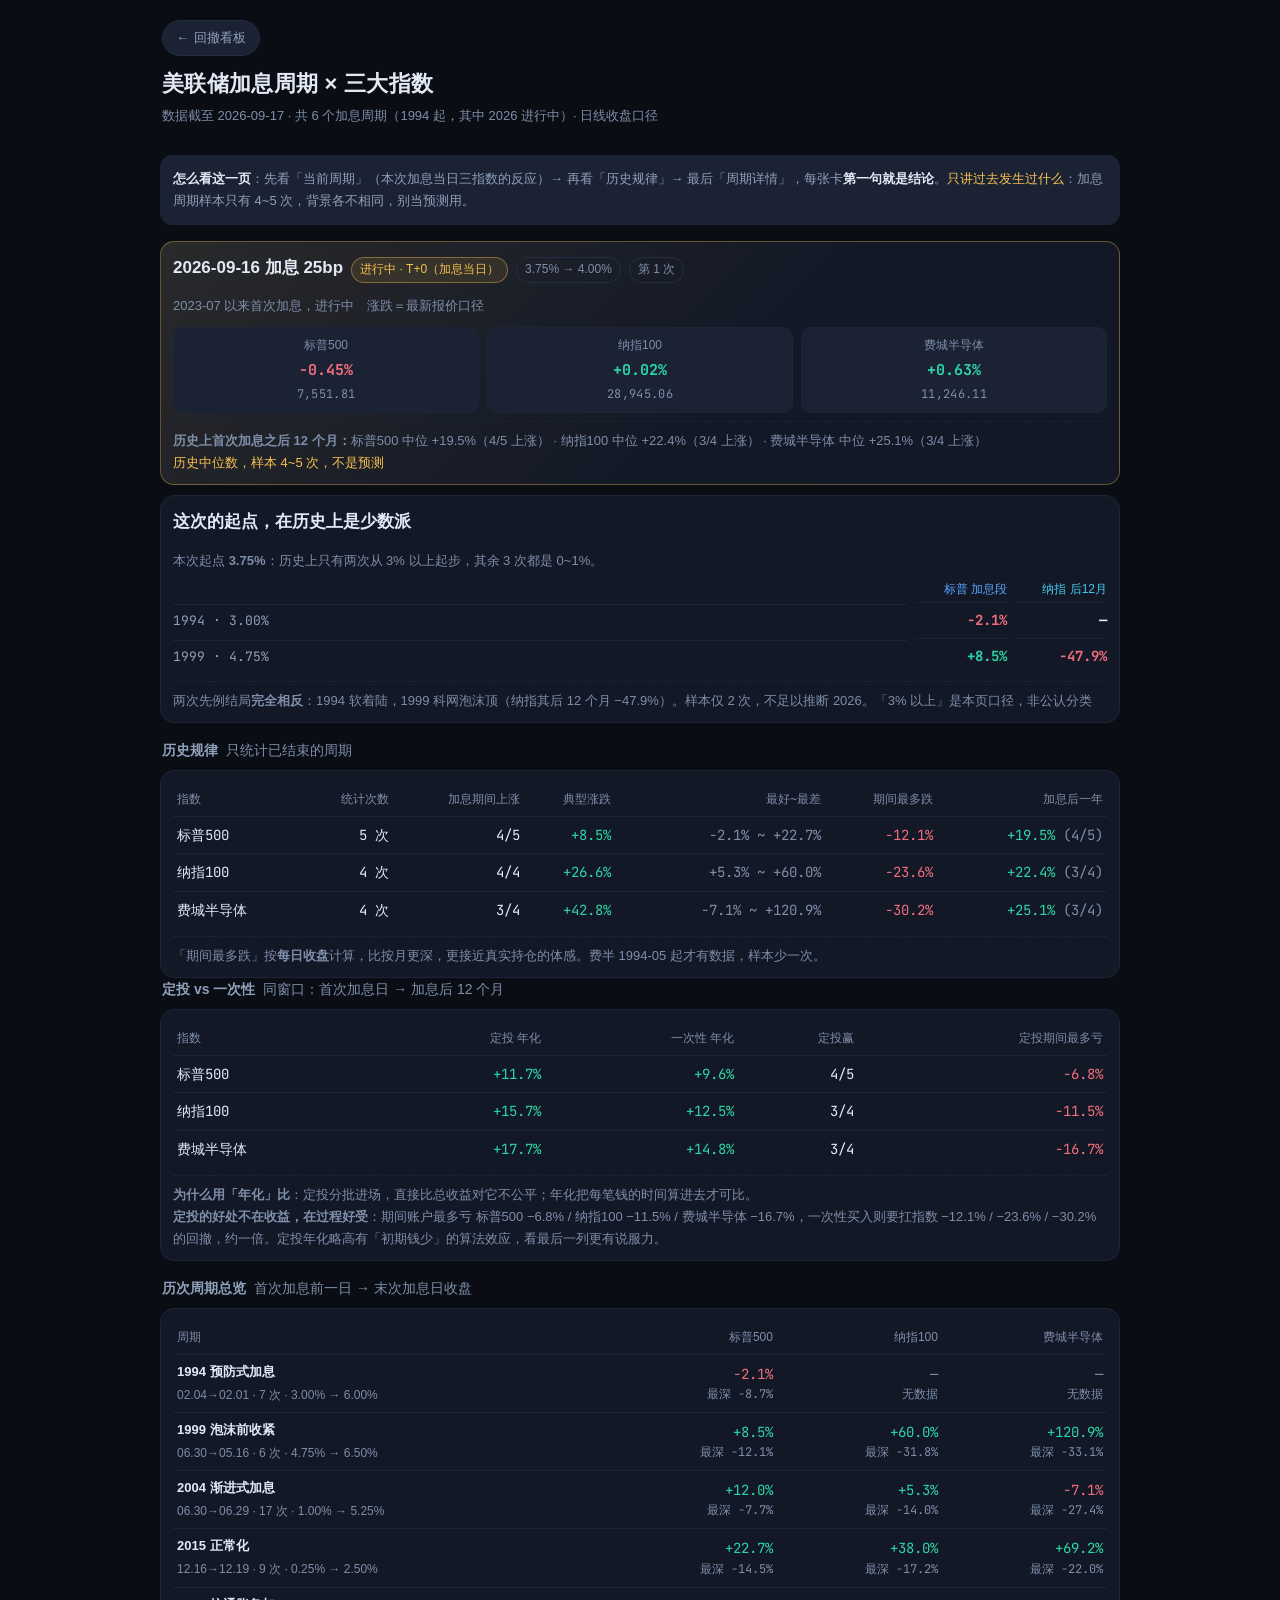
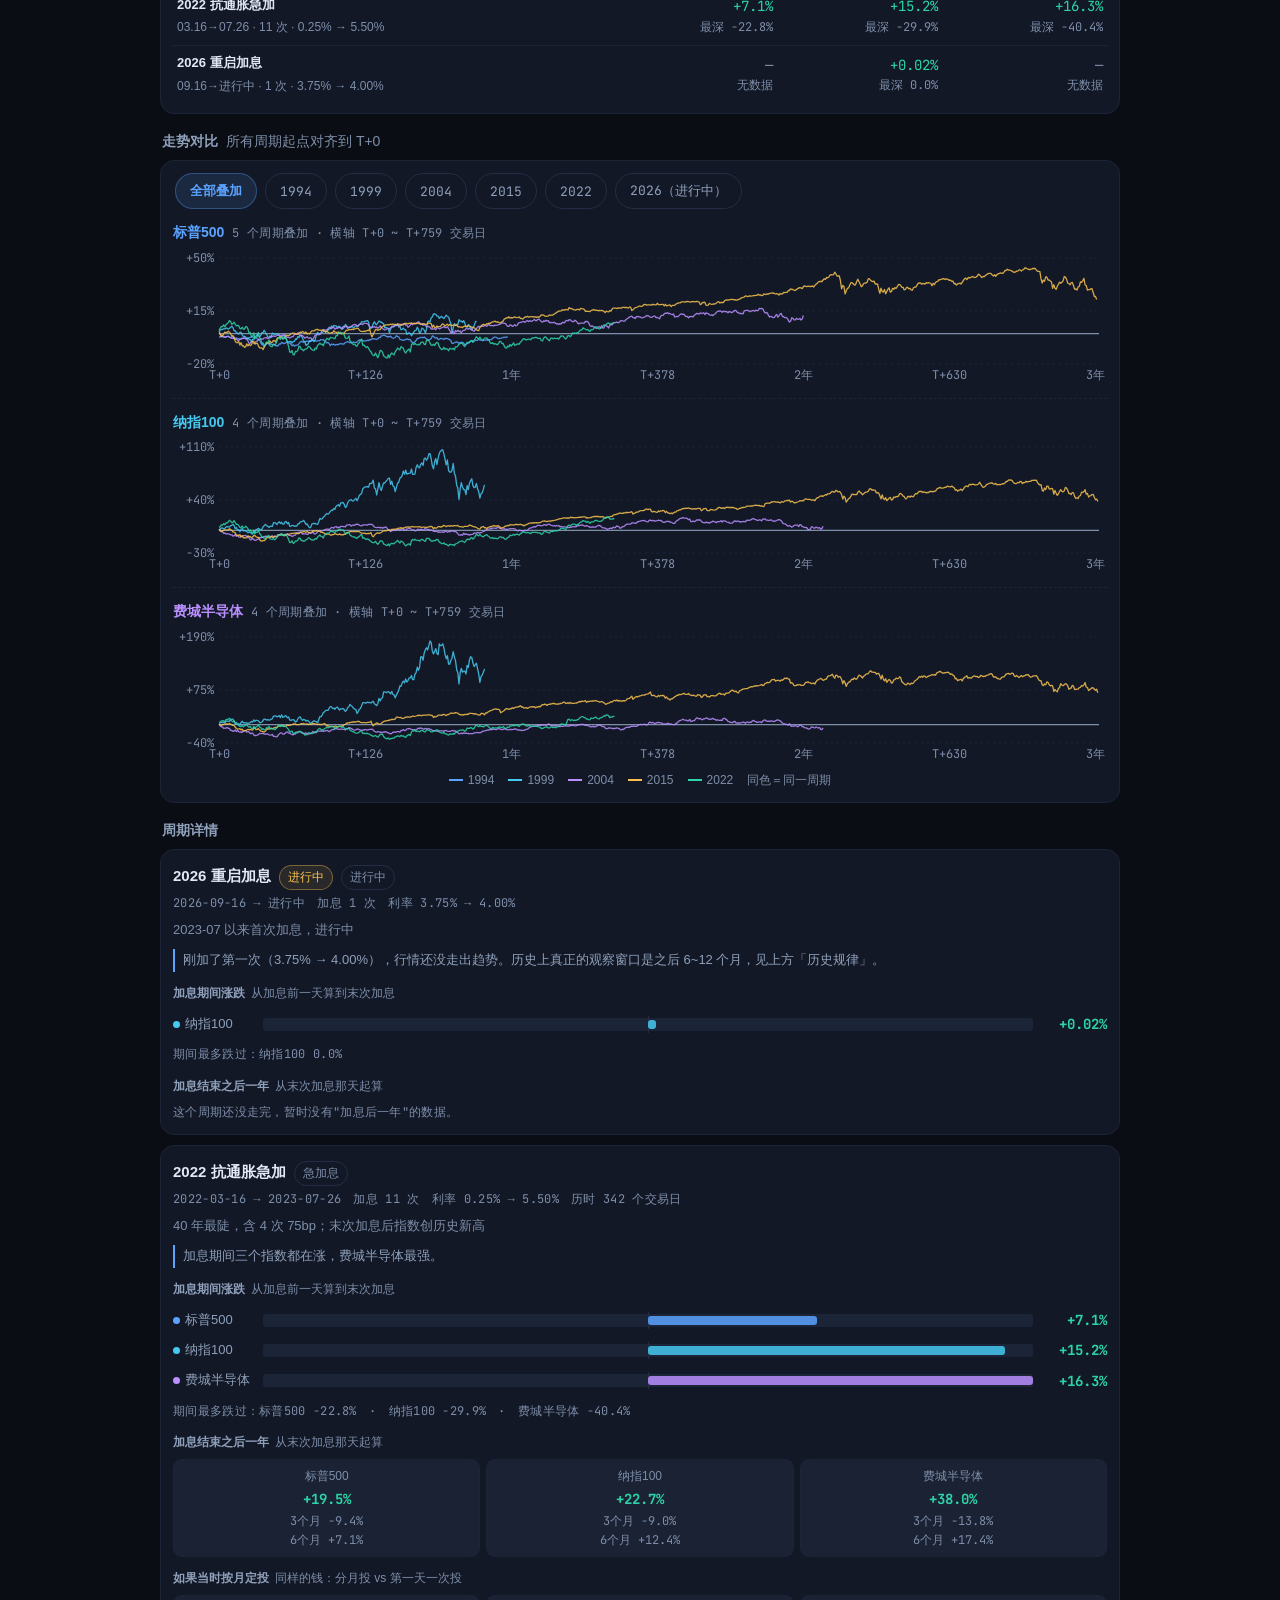
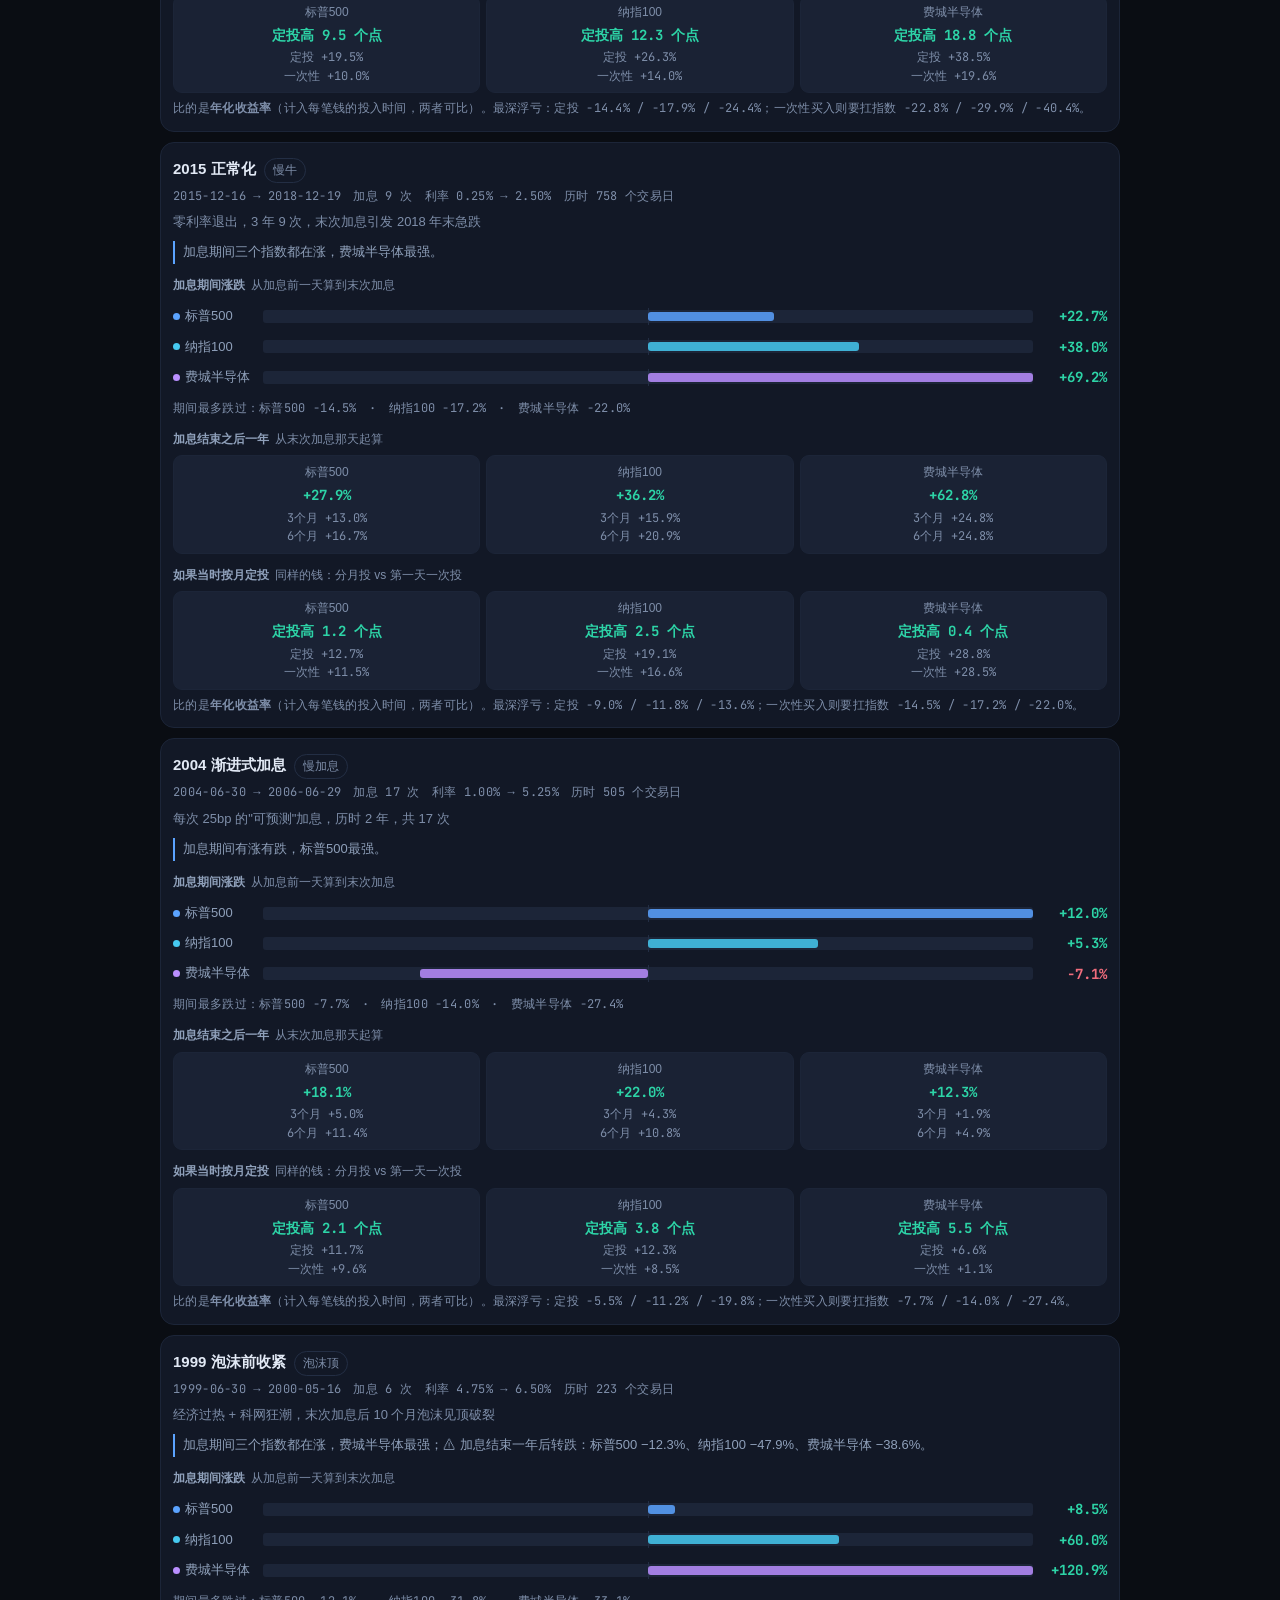
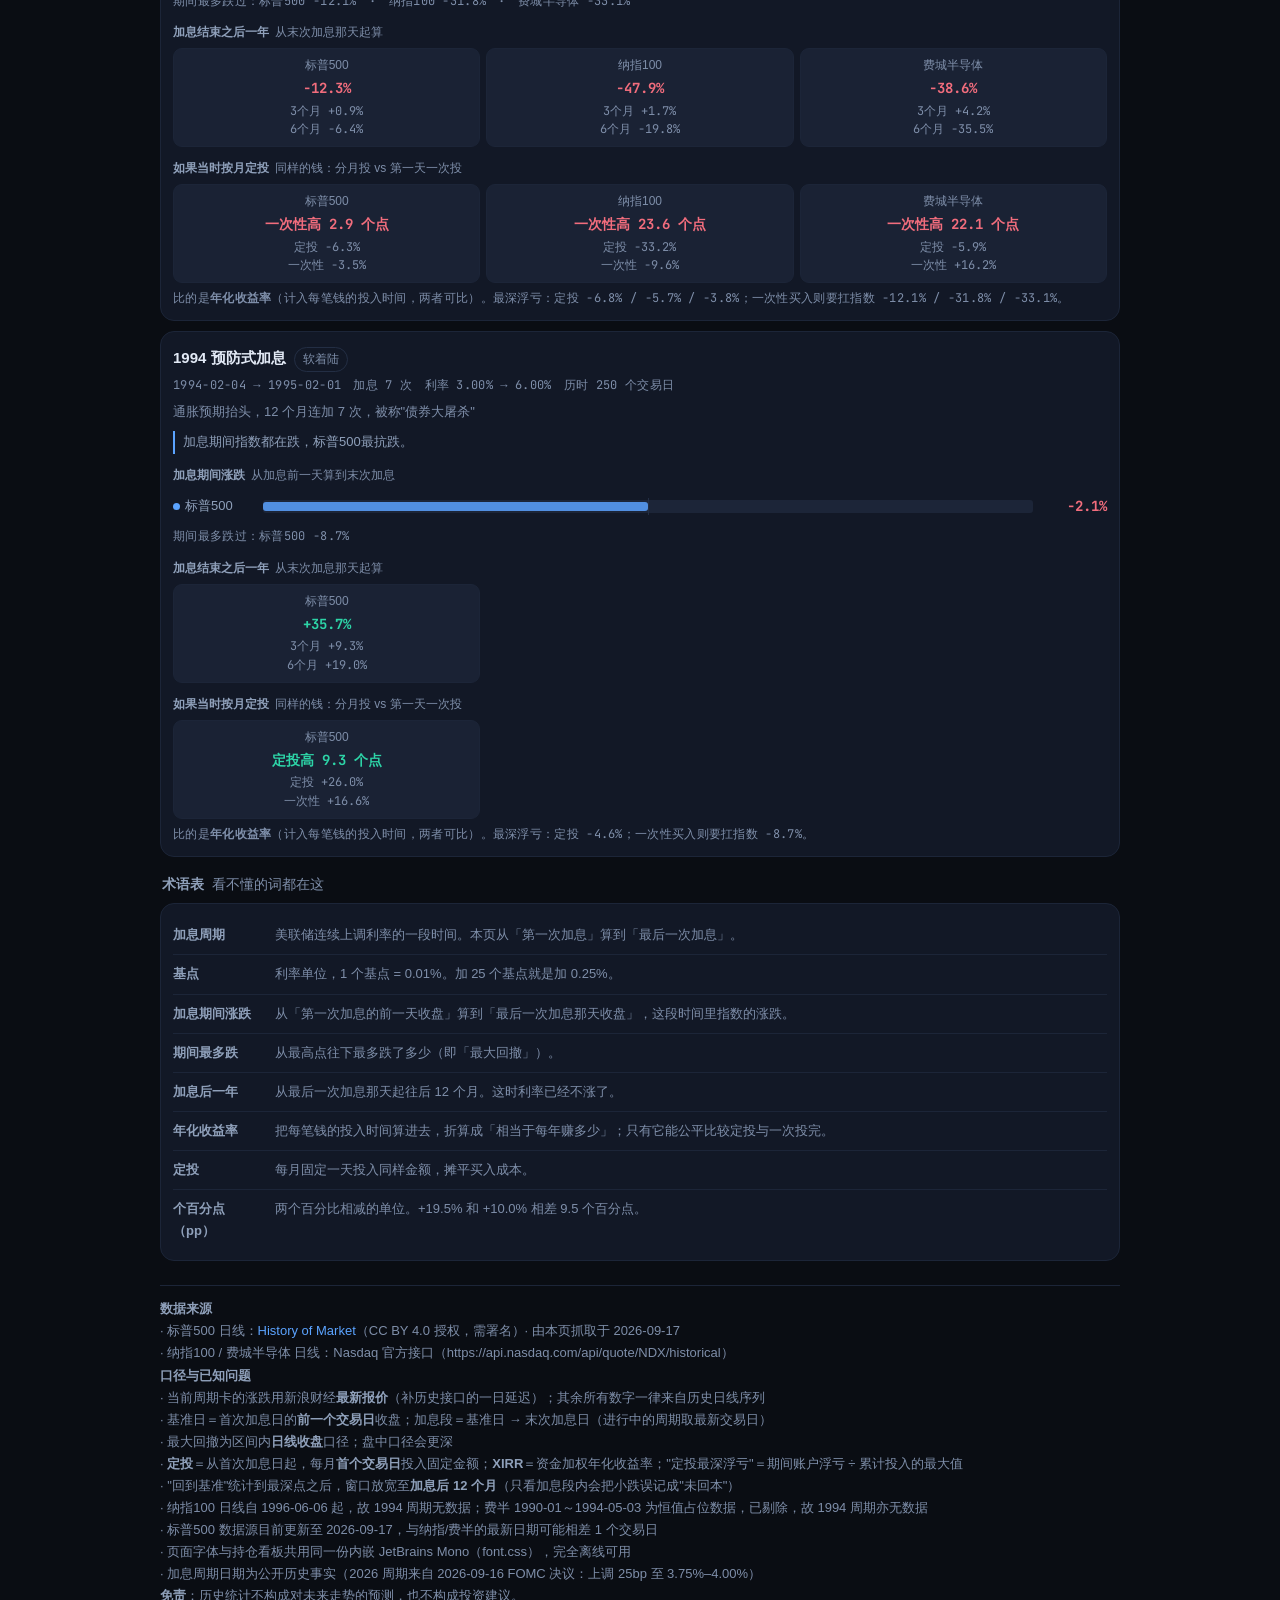
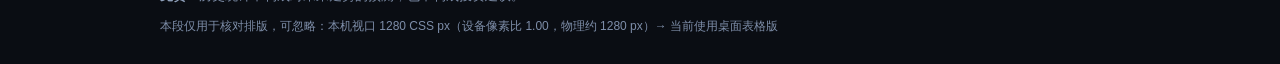
==== commit d176a8cc: "style(fed-cycle): 排版精修——行高三档、文字精简、少数派卡改对比表 【排版】 - 行高收敛三档：1.55 数值密集 / 1.6 正文 / 1.7 阅读文（原 1.65~1.9 九种散" ====
--- a/fed-cycle-dashboard/index.html
+++ b/fed-cycle-dashboard/index.html
@@ -30,16 +30,16 @@
     --pad:10px;
   }
   *{margin:0;padding:0;box-sizing:border-box}
-  body{background:radial-gradient(1200px 600px at 85% -10%, rgba(91,163,255,.06), transparent 60%),var(--bg);color:var(--tx);font-family:var(--sans);font-size:var(--fs-md);line-height:1.65;-webkit-text-size-adjust:100%;-webkit-tap-highlight-color:transparent;text-rendering:optimizeLegibility;
+  body{background:radial-gradient(1200px 600px at 85% -10%, rgba(91,163,255,.06), transparent 60%),var(--bg);color:var(--tx);font-family:var(--sans);font-size:var(--fs-md);line-height:1.6;-webkit-text-size-adjust:100%;-webkit-tap-highlight-color:transparent;text-rendering:optimizeLegibility;
        padding:0 max(var(--pad),env(safe-area-inset-left)) calc(28px + env(safe-area-inset-bottom,0px)) max(var(--pad),env(safe-area-inset-right))}
   .wrap{max-width:960px;margin:0 auto}
   /* 宽表只给大屏；手机上换成卡片（横滑表格在手机上是反模式） */
   .mob-only{display:none}
   /* 卡片式数据行：手机上「标签 …… 数值」一行读下来，不用横向滑动 */
-  .mcard{background:var(--card);border:1px solid var(--line-soft);border-radius:12px;padding:11px 12px;margin-bottom:8px}
-  .mcard-h{display:flex;align-items:baseline;gap:7px;flex-wrap:wrap;font-size:var(--fs-sm);font-weight:600;margin-bottom:7px}
+  .mcard{background:var(--card);border:1px solid var(--line-soft);border-radius:12px;padding:12px;margin-bottom:8px}
+  .mcard-h{display:flex;align-items:baseline;gap:7px;flex-wrap:wrap;font-size:var(--fs-sm);font-weight:600;margin-bottom:8px}
   .mcard-h i{width:8px;height:8px;border-radius:50%;flex-shrink:0}
-  .mcard-h span{font-size:var(--fs-xxs);color:var(--tx3);font-weight:400;font-family:var(--mono)}
+  .mcard-h span{font-size:var(--fs-xxs);color:var(--tx3);font-weight:400;font-family:var(--mono);letter-spacing:.3px}   /* mono 小字加 tracking，日期区间更易读 */
   .mrow{display:flex;align-items:baseline;justify-content:space-between;gap:10px;padding:4px 0;font-size:var(--fs-xs);border-bottom:1px solid var(--line-soft)}
   .mrow:last-child{border-bottom:0}
   .mrow>span{color:var(--tx3);flex-shrink:0}
@@ -63,13 +63,14 @@
     .now-grid .k-val{font-size:var(--fs-xs)}   /* 等宽数字不换行，320px 下必须降档 */
     .now-grid{gap:6px}
     .glossary div{grid-template-columns:84px 1fr}
+    .cmp{grid-template-columns:1fr 78px 78px}   /* 少数派对比表：数值列收窄 */
   }
   header{padding:max(20px,env(safe-area-inset-top)) 2px 12px}   /* 顶部避开打孔/状态栏 */
   /* 返回主看板的链接：与主看板的 .theme-btn 观感一致，触摸高度 36px */
   .navlink{display:inline-flex;align-items:center;gap:5px;min-height:36px;font-size:var(--fs-xs);color:var(--tx2);text-decoration:none;border:1px solid var(--line);border-radius:999px;padding:0 13px;background:var(--card2);margin-bottom:10px}
-  h1{font-size:var(--fs-hero);font-weight:700;letter-spacing:.3px}
+  h1{font-size:var(--fs-hero);font-weight:800;letter-spacing:.3px}   /* 800 与主看板 h1 一致 */
   .sub{font-size:var(--fs-xs);color:var(--tx3);margin-top:4px;line-height:1.7}
-  .sec{margin-top:18px}
+  .sec{margin-top:16px}
   .sec-title{font-size:var(--fs-sm);color:var(--tx2);font-weight:600;margin:0 2px 8px;display:flex;align-items:baseline;gap:8px;flex-wrap:wrap}
   .card{background:var(--card);border:1px solid var(--line-soft);border-radius:14px;padding:12px 12px 10px}
   .num{font-family:var(--mono);font-feature-settings:"tnum"}
@@ -85,8 +86,8 @@
   .now-grid>div{background:var(--card2);border:1px solid var(--line-soft);border-radius:10px;padding:8px 6px;text-align:center;min-width:0}
   .k-label{font-size:var(--fs-xxs);color:var(--tx3);margin-bottom:3px}
   .k-val{font-family:var(--mono);font-size:var(--fs-md);font-weight:700}
-  .k-sub{font-size:var(--fs-xxs);color:var(--tx3);margin-top:3px;font-family:var(--mono)}
-  .note{font-size:var(--fs-xs);color:var(--tx3);margin-top:9px;line-height:1.75;padding-top:8px;border-top:1px dashed var(--line-soft)}
+  .k-sub{font-size:var(--fs-xxs);color:var(--tx3);margin-top:3px;font-family:var(--mono);letter-spacing:.3px}
+  .note{font-size:var(--fs-xs);color:var(--tx3);margin-top:8px;line-height:1.7;padding-top:8px;border-top:1px dashed var(--line-soft)}
 
   /* 总览表 */
   .tbl{width:100%;border-collapse:collapse;font-size:var(--fs-sm)}
@@ -103,7 +104,7 @@
   .scroll::-webkit-scrollbar{display:none}
 
   /* 曲线 */
-  .chips{display:flex;gap:7px;overflow-x:auto;padding:0 2px 10px;scrollbar-width:none;-webkit-overflow-scrolling:touch}
+  .chips{display:flex;gap:8px;overflow-x:auto;padding:0 2px 10px;scrollbar-width:none;-webkit-overflow-scrolling:touch}
   .chips::-webkit-scrollbar{display:none}
   /* 手指点按目标：高度提到 36px（原来约 24px，手机上偏小、容易点错） */
   .chip{flex-shrink:0;display:inline-flex;align-items:center;min-height:36px;font-size:var(--fs-xs);padding:0 14px;border-radius:999px;border:1px solid var(--line);background:none;color:var(--tx2);cursor:pointer;font-family:var(--mono)}
@@ -112,9 +113,9 @@
   .chart+.chart{border-top:1px dashed var(--line-soft);margin-top:14px;padding-top:12px}
   .chart-h{display:flex;align-items:baseline;gap:8px;flex-wrap:wrap;margin-bottom:4px}
   .chart-h b{font-size:var(--fs-sm)}
-  .chart-h span{font-size:var(--fs-xxs);color:var(--tx3);font-family:var(--mono)}
+  .chart-h span{font-size:var(--fs-xxs);color:var(--tx3);font-family:var(--mono);letter-spacing:.3px}
   svg{display:block;width:100%;height:auto}
-  .legend{display:flex;gap:10px 14px;flex-wrap:wrap;justify-content:center;font-size:var(--fs-xxs);color:var(--tx3);padding:9px 2px 2px}
+  .legend{display:flex;gap:10px 14px;flex-wrap:wrap;justify-content:center;font-size:var(--fs-xxs);color:var(--tx3);padding:8px 2px 2px}
   .legend i{display:inline-block;width:14px;height:0;border-top:2px solid;vertical-align:middle;margin-right:5px}
 
   /* ── 周期详情卡：先结论 → 再对比 → 后细节 ── */
@@ -122,10 +123,10 @@
   .cyc-card{background:var(--card);border:1px solid var(--line-soft);border-radius:14px;padding:14px 12px 12px}
   .cyc-head{display:flex;align-items:baseline;gap:8px;flex-wrap:wrap}
   .cyc-head h3{font-size:var(--fs-md);font-weight:700}
-  .cyc-meta{font-size:var(--fs-xxs);color:var(--tx3);font-family:var(--mono);margin-top:3px;line-height:1.8}
+  .cyc-meta{font-size:var(--fs-xxs);color:var(--tx3);font-family:var(--mono);margin-top:3px;line-height:1.7;letter-spacing:.3px}
   .cyc-why{font-size:var(--fs-xs);color:var(--tx3);margin-top:5px;line-height:1.7}
-  /* 一句话结论：用左侧色条把它和数字区分开，一眼知道先看这句 */
-  .lead{font-size:var(--fs-sm);color:var(--tx);background:var(--card2);border-left:3px solid var(--spx);border-radius:0 8px 8px 0;padding:8px 10px;margin:10px 0 2px;line-height:1.75}
+  /* 一句话结论：左侧色条作视觉锚点即可，不再铺底色块（原来 14px 反白大块，比数据还抢眼） */
+  .lead{font-size:var(--fs-xs);color:var(--tx2);border-left:2px solid var(--spx);padding:1px 0 1px 8px;margin:8px 0 2px;line-height:1.6}
   .blk{margin-top:12px}
   .blk-h{font-size:var(--fs-xxs);color:var(--tx2);font-weight:600;margin-bottom:6px;display:flex;align-items:baseline;gap:6px;flex-wrap:wrap}
   .blk-h em{font-style:normal;color:var(--tx3);font-weight:400}
@@ -138,27 +139,31 @@
   .track .zero{position:absolute;left:50%;top:-2px;bottom:-2px;width:1px;background:var(--line)}
   .track .bar{position:absolute;top:2px;bottom:2px;border-radius:3px;opacity:.85}
   .brow .val{text-align:right;font-family:var(--mono);font-weight:700;font-size:var(--fs-sm)}
-  .under{font-size:var(--fs-xxs);color:var(--tx3);margin-top:5px;line-height:1.7;font-family:var(--mono)}
+  .under{font-size:var(--fs-xxs);color:var(--tx3);margin-top:5px;line-height:1.7;font-family:var(--mono);letter-spacing:.3px}
   .kvs{display:grid;grid-template-columns:repeat(3,1fr);gap:6px}
   .kv{background:var(--card2);border:1px solid var(--line-soft);border-radius:9px;padding:7px 5px;text-align:center;min-width:0}
   .kv .t{font-size:var(--fs-xxs);color:var(--tx3);margin-bottom:2px}
   .kv .v{font-family:var(--mono);font-size:var(--fs-sm);font-weight:700}
+  /* 12 个月大数下面的小字（3/6 个月、定投/一次性拆解）。
+     原来没有这条规则，整行回落到正文 15px——又大又放不下折成两截。 */
+  .kv .s{font-size:var(--fs-xxs);color:var(--tx3);font-family:var(--mono);margin-top:2px;line-height:1.55}
   /* 术语表 */
   .glossary{display:grid;gap:0}
-  .glossary div{display:grid;grid-template-columns:92px 1fr;gap:10px;padding:9px 0;border-bottom:1px solid var(--line-soft);font-size:var(--fs-xs);line-height:1.75}
+  .glossary div{display:grid;grid-template-columns:92px 1fr;gap:10px;padding:8px 0;border-bottom:1px solid var(--line-soft);font-size:var(--fs-xs);line-height:1.7}
   .glossary div:last-child{border-bottom:0}
   .glossary b{color:var(--tx2);font-weight:600}
   .glossary span{color:var(--tx3)}
-  .intro{background:var(--card2);border:1px solid var(--line-soft);border-radius:12px;padding:11px 12px;font-size:var(--fs-sm);line-height:1.85;color:var(--tx2)}
+  .intro{background:var(--card2);border:1px solid var(--line-soft);border-radius:12px;padding:12px;font-size:var(--fs-xs);line-height:1.7;color:var(--tx2)}
   .intro b{color:var(--tx)}
-  .rows{display:grid;gap:6px}
-  .row{display:grid;grid-template-columns:62px 1fr;gap:8px;align-items:baseline;background:var(--card2);border:1px solid var(--line-soft);border-radius:9px;padding:7px 8px}
-  .row .nm{font-size:var(--fs-xs);display:flex;align-items:center;gap:5px}
-  .row .nm i{width:7px;height:7px;border-radius:50%;flex-shrink:0}
-  .row .vals{font-size:var(--fs-xs);font-family:var(--mono);line-height:1.9;text-align:right}
-  .row .vals b{font-size:var(--fs-sm)}
-  .row .vals em{font-style:normal;color:var(--tx3);font-size:var(--fs-xxs)}
-  footer{margin-top:26px;font-size:var(--fs-xs);color:var(--tx3);line-height:1.9;border-top:1px solid var(--line-soft);padding-top:12px}
+  /* 少数派对比：三列小表格（列头只出现一次）。
+     原来每行是「数值+标签 ×2」的长句，284px 里塞 300px 的内容必在中间乱折；
+     左列 62px 也装不下「1994 起点 4.75%」。改成表格后各格只有短内容，永不折。 */
+  .cmp{display:grid;grid-template-columns:1fr 92px 92px;gap:0 8px;align-items:baseline;margin-top:8px}
+  .cmp .h{font-size:var(--fs-xxs);color:var(--tx3);text-align:right;padding-bottom:3px;white-space:nowrap}
+  .cmp .h:first-child{text-align:left}
+  .cmp .id{font-size:var(--fs-xs);color:var(--tx2);font-family:var(--mono);padding:6px 0;border-top:1px solid var(--line-soft);white-space:nowrap}
+  .cmp .v{font-family:var(--mono);font-size:var(--fs-sm);font-weight:700;text-align:right;padding:6px 0;border-top:1px solid var(--line-soft)}
+  footer{margin-top:24px;font-size:var(--fs-xs);color:var(--tx3);line-height:1.7;border-top:1px solid var(--line-soft);padding-top:12px}
   footer b{color:var(--tx2)}
   footer a{color:var(--spx);text-decoration:none}
   @media (max-width:420px){ .tbl{font-size:var(--fs-xs)} }
@@ -177,12 +182,12 @@
   <div class="sec" id="sec-summary"></div>
 
   <div class="sec">
-    <div class="sec-title">历次周期总览 <span class="mute" style="font-weight:400">涨跌幅＝首次加息前一日收盘 → 末次加息日收盘</span></div>
+    <div class="sec-title">历次周期总览 <span class="mute" style="font-weight:400">首次加息前一日 → 末次加息日收盘</span></div>
     <div class="card scroll" id="sec-table"></div>
   </div>
 
   <div class="sec">
-    <div class="sec-title">走势对比 <span class="mute" style="font-weight:400">把每次加息的第一天对齐到 T+0，看谁走得远、谁跌得深</span></div>
+    <div class="sec-title">走势对比 <span class="mute" style="font-weight:400">所有周期起点对齐到 T+0</span></div>
     <div class="card">
       <div class="chips" id="view-chips"></div>
       <div id="charts"></div>
@@ -217,18 +222,13 @@
 const dot = (color) => '<i style="display:inline-block;width:7px;height:7px;border-radius:50%;background:' + color + ';margin-right:5px"></i>';
 const md = (d) => (d ? d.slice(5).replace('-', '.') : '');
 
-/* ── 头部 ── */
-$('head-sub').innerHTML = '数据截至 ' + META.fetchedAt + ' · 共 ' + CYCLES.length + ' 个加息周期（1994 起，其中 2026 进行中）'
-  + '<br>三个指数均为日线收盘口径；标普500 数据源 ' + META.source.spx.name + '（CC BY 4.0），纳指100 / 费半 取自 Nasdaq 官方 API。';
+/* ── 头部：页脚已有完整的来源与授权说明，这里只留一行 ── */
+$('head-sub').innerHTML = '数据截至 ' + META.fetchedAt + ' · 共 ' + CYCLES.length + ' 个加息周期（1994 起，其中 2026 进行中）· 日线收盘口径';
 
 /* ── 导语：给第一次打开的人 ── */
 $('sec-intro').innerHTML = '<div class="intro">'
-  + '<b>怎么看这一页</b><br>'
-  + '① 先看下面的「当前周期」：2026-09-16 美联储刚加了第一次息，加息当天三个指数怎么走。<br>'
-  + '② 再看「历史规律」：过去几次加息周期里，美股到底是涨还是跌。<br>'
-  + '③ 最后是「周期详情」：每次加息一张卡，<b>第一句就是结论</b>，数字在后面。<br>'
-  + '<span class="warn">一句话记住</span>：这一页讲的是「过去发生过什么」，不是「接下来会怎样」。'
-  + '历史上加息周期只有 4~5 次样本，每次的经济背景都不一样，别当预测用。'
+  + '<b>怎么看这一页</b>：先看「当前周期」（本次加息当日三指数的反应）→ 再看「历史规律」→ 最后「周期详情」，每张卡<b>第一句就是结论</b>。'
+  + '<span class="warn">只讲过去发生过什么</span>：加息周期样本只有 4~5 次，背景各不相同，别当预测用。'
   + '</div>';
 
 /* ── 术语表 ── */
@@ -237,9 +237,9 @@
   + [['加息周期', '美联储连续上调利率的一段时间。本页从「第一次加息」算到「最后一次加息」。'],
      ['基点', '利率单位，1 个基点 = 0.01%。加 25 个基点就是加 0.25%。'],
      ['加息期间涨跌', '从「第一次加息的前一天收盘」算到「最后一次加息那天收盘」，这段时间里指数的涨跌。'],
-     ['期间最多跌', '这段时间里，从最高点往下最多跌了多少（也叫「最大回撤」）。'],
+     ['期间最多跌', '从最高点往下最多跌了多少（即「最大回撤」）。'],
      ['加息后一年', '从最后一次加息那天起往后 12 个月。这时利率已经不涨了。'],
-     ['年化收益率', '把每笔钱投入时间的长短都算进去之后，「相当于每年赚多少」。只有用它才能把「一次投完」和「分月投」放在一起比。'],
+     ['年化收益率', '把每笔钱的投入时间算进去，折算成「相当于每年赚多少」；只有它能公平比较定投与一次投完。'],
      ['定投', '每月固定一天投入同样金额，摊平买入成本。'],
      ['个百分点（pp）', '两个百分比相减的单位。+19.5% 和 +10.0% 相差 9.5 个百分点。']]
     .map(([t, d]) => '<div><b>' + t + '</b><span>' + d + '</span></div>').join('')
@@ -270,10 +270,10 @@
     + '<div class="now-h"><b>2026-09-16 加息 25bp</b><span class="pill hot">进行中 · T+' + tN + (tN === 0 ? '（加息当日）' : '') + '</span>'
     + '<span class="pill">' + now.rate + '</span><span class="pill">第 1 次</span></div>'
     + '<div class="note" style="border:0;padding-top:7px;margin-top:5px">' + now.why
-    + '　<span class="mute">下方为加息当日各指数涨跌（最新报价口径）</span></div>'
+    + '　<span class="mute">涨跌＝最新报价口径</span></div>'
     + '<div class="now-grid">' + cells + '</div>'
-    + '<div class="note"><b>历史上首次加息之后 12 个月：</b>' + hist + '<br>'
-    + '<span class="warn">注意</span>：这是"加息后一年"的历史中位数，不是预测；样本只有 4~5 次，且每次的估值起点、通胀路径都不同。</div>'
+    + '<div class="note"><b>历史上首次加息之后 12 个月：</b>' + hist
+    + '<br><span class="warn">历史中位数，样本 4~5 次，不是预测</span></div>'
     + '</div>';
 
   /* 本次的起点在历史上属于少数派 —— 这个结论完全来自本页的周期表，不是外部说法 */
@@ -282,17 +282,17 @@
   $('sec-now').innerHTML += '<div class="card" style="margin-top:10px">'
     + '<div class="now-h"><b>这次的起点，在历史上是少数派</b></div>'
     + '<div class="note" style="border:0;padding-top:6px">'
-    + '本次起点 <b>3.75%</b>。历次加息周期里，只有 <b>' + hiStart.map((c) => c.id + '（' + c.rate.split(' → ')[0] + '）').join(' 与 ')
-    + '</b> 也站在 3% 以上；其余 ' + loStart.length + ' 次（' + loStart.map((c) => c.id).join(' / ') + '）都是从 0~1% 起步。'
-    + '</div><div class="rows">'
+    + '本次起点 <b>3.75%</b>：历史上只有两次从 3% 以上起步，其余 ' + loStart.length + ' 次都是 0~1%。'
+    + '</div><div class="cmp">'
+    + '<div class="h"></div><div class="h" style="color:var(--spx)">标普 加息段</div><div class="h" style="color:var(--ndx)">纳指 后12月</div>'
     + hiStart.map((c) => {
         const a = c.idx.spx, b = c.idx.ndx;
-        return '<div class="row"><div class="nm"><i style="background:' + (c.id === '1994' ? 'var(--spx)' : 'var(--down)') + '"></i>' + c.id + ' 起点 ' + c.rate.split(' → ')[0] + '</div><div class="vals">'
-          + '<b class="' + cls(a.ret) + '">' + pct(a.ret) + '</b> <em>标普加息段</em>'
-          + '　<b class="' + cls(b ? b.mo.m12 : null) + '">' + pct(b ? b.mo.m12 : null) + '</b> <em>纳指加息后 12 月</em></div></div>';
+        return '<div class="id">' + c.id + ' · ' + c.rate.split(' → ')[0] + '</div>'
+          + '<div class="v ' + cls(a.ret) + '">' + pct(a.ret) + '</div>'
+          + '<div class="v ' + cls(b ? b.mo.m12 : null) + '">' + pct(b ? b.mo.m12 : null) + '</div>';
       }).join('')
-    + '</div><div class="note">两次先例的结局<b>完全相反</b>：1994 是软着陆，1999 是科网泡沫顶（纳指末次加息后 12 个月 −47.9%）。'
-    + '样本量 2，不足以用它推断 2026。<span class="mute">（"起点 3% 以上"是我按本页周期表分的组，不是公认分类。）</span></div>'
+    + '</div><div class="note">两次先例结局<b>完全相反</b>：1994 软着陆，1999 科网泡沫顶（纳指其后 12 个月 −47.9%）。'
+    + '样本仅 2 次，不足以推断 2026。<span class="mute">「3% 以上」是本页口径，非公认分类</span></div>'
     + '</div>';
 }
 
@@ -320,8 +320,8 @@
         + '<td class="down">' + pct(s.ddMed) + '</td>'
         + '<td class="' + cls(s.m12Med) + '">' + pct(s.m12Med) + ' <span class="mute">(' + s.m12Up + '/' + s.m12N + ')</span></td></tr>';
     }).join('')
-  + '</table></div><div class="note">「期间最多跌」是按<b>每天的收盘价</b>算的，比按月算更深——也更接近你真的持仓时会看到的数字。'
-  + '费城半导体只有 1994-05 之后的数据（更早的是占位值，已剔除），所以那边样本少一次。</div></div>'
+  + '</table></div><div class="note">「期间最多跌」按<b>每日收盘</b>计算，比按月更深，更接近真实持仓的体感。'
+  + '费半 1994-05 起才有数据，样本少一次。</div></div>'
   /* ── 定投 vs 一次性 ── */
   + '<div class="sec-title">定投 vs 一次性 <span class="mute" style="font-weight:400">同窗口：首次加息日 → 加息后 12 个月</span></div>'
   + '<div class="card">'
@@ -346,12 +346,11 @@
         + '<td class="down">' + pct(s.dcaWorstMed) + '</td></tr>';
     }).join('')
   + '</table></div>'
-  + '<div class="note"><b>为什么比的是「年化收益率」</b>：如果直接比「最后赚了多少 ÷ 一共投了多少」，对定投不公平——'
-  + '第一笔钱放了一整年，最后一笔才放一个月，却按同一个分母算。年化收益率把每笔钱投入的时间都算进去，两者才可比。<br>'
-  + '<b>定投真正的好处不在收益率，在过程好受</b>：期间账户最多亏 '
+  + '<div class="note"><b>为什么用「年化」比</b>：定投分批进场，直接比总收益对它不公平；年化把每笔钱的时间算进去才可比。'
+  + '<br><b>定投的好处不在收益，在过程好受</b>：期间账户最多亏 '
   + IDX.map(([k, label]) => label + ' ' + pct(SUMMARY[k].dcaWorstMed)).join(' / ')
-  + '，而一次性买入要扛指数本身 ' + IDX.map(([k]) => pct(SUMMARY[k].ddMed)).join(' / ') + ' 的下挫，差不多是一倍。<br>'
-  + '另外注意：定投的年化略高，有一部分是「初期投得少、年化被放大」的算法效应。所以这表最有说服力的是最后一列，不是前两列。</div></div>';
+  + '，一次性买入则要扛指数 ' + IDX.map(([k]) => pct(SUMMARY[k].ddMed)).join(' / ') + ' 的回撤，约一倍。'
+  + '定投年化略高有「初期钱少」的算法效应，看最后一列更有说服力。</div></div>';
 
 /* ── 总览表 ── */
 $('sec-table').innerHTML = '<div class="mob-only">' + CYCLES.map((c) => '<div class="mcard">'
@@ -369,7 +368,7 @@
         + IDX.map(([k]) => {
             const x = c.idx[k];
             if (!x) return '<td class="mute">—<span class="dd">无数据</span></td>';
-            return '<td class="' + cls(x.ret) + '">' + pct(x.ret) + '<span class="dd">期间最多跌 ' + pct(x.dd) + '</span></td>';
+            return '<td class="' + cls(x.ret) + '">' + pct(x.ret) + '<span class="dd">最深 ' + pct(x.dd) + '</span></td>';
           }).join('')
         + '</tr>';
     }).join('')
@@ -480,18 +479,17 @@
   const many = a.length >= 3;
   const upN = a.filter((o) => o.x.ret > 0).length;
   const best = a.slice().sort((p, q) => q.x.ret - p.x.ret)[0];
-  const dd = a.slice().sort((p, q) => p.x.dd - q.x.dd)[0];
   const posts = a.filter((o) => o.x.mo.m12 !== null);
   const down = posts.filter((o) => o.x.mo.m12 < 0);
+  /* 只说横条上看不出来的「方向性结论」，数字一律让位给图：
+     「最多跌过」→ 横条下方的 under 行已有；「结束后仍在涨」→ 后一年数据块已可见。 */
   const s = [];
   s.push(upN === a.length
-    ? '加息期间' + (many ? '三个指数' : '指数') + '都在涨，' + best.label + '涨得最多（' + pct(best.x.ret) + '）'
+    ? '加息期间' + (many ? '三个指数' : '指数') + '都在涨，' + best.label + '最强'
     : upN === 0
-      ? '加息期间' + (many ? '三个指数' : '指数') + '都在跌'
-      : '加息期间有涨有跌：' + best.label + '涨得最多（' + pct(best.x.ret) + '）');
-  s.push('但途中最多跌过 ' + Math.abs(dd.x.dd).toFixed(0) + '%（' + dd.label + '）');
-  if (down.length) s.push('⚠ 加息结束一年后反而大跌：' + down.map((o) => o.label + ' ' + pct(o.x.mo.m12)).join('、'));
-  else if (posts.length) s.push('加息结束后一年仍在涨');
+      ? '加息期间' + (many ? '三个指数' : '指数') + '都在跌，' + best.label + '最抗跌'
+      : '加息期间有涨有跌，' + best.label + '最强');
+  if (down.length) s.push('⚠ 加息结束一年后转跌：' + down.map((o) => o.label + ' ' + pct(o.x.mo.m12)).join('、'));
   return s.join('；') + '。';
 }
 $('sec-cycles').innerHTML = CYCLES.slice().reverse().map((c) => {
@@ -509,7 +507,7 @@
   const postBlk = mo.length
     ? '<div class="kvs">' + mo.map((o) => '<div class="kv"><div class="t">' + o.label + '</div>'
         + '<div class="v ' + cls(o.x.mo.m12) + '">' + pct(o.x.mo.m12) + '</div>'
-        + '<div class="s">3 个月 ' + pct(o.x.mo.m3) + '　6 个月 ' + pct(o.x.mo.m6) + '</div></div>').join('') + '</div>'
+        + '<div class="s">3个月 ' + pct(o.x.mo.m3) + '<br>6个月 ' + pct(o.x.mo.m6) + '</div></div>').join('') + '</div>'
     : '<div class="under">这个周期还没走完，暂时没有"加息后一年"的数据。</div>';
   const dca = a.filter((o) => o.x.dca && o.x.dca.post && o.x.lump && o.x.lump.post);
   const dcaBlk = dca.length
@@ -518,11 +516,11 @@
           const d = o.x.dca.post.xirr * 100, l = o.x.lump.post.xirr * 100, diff = d - l;
           return '<div class="kv"><div class="t">' + o.label + '</div>'
             + '<div class="v ' + cls(diff) + '">' + (diff >= 0 ? '定投高 ' : '一次性高 ') + Math.abs(diff).toFixed(1) + ' 个点</div>'
-            + '<div class="s">定投 ' + pct(d) + '　一次性 ' + pct(l) + '</div></div>';
+            + '<div class="s">定投 ' + pct(d) + '<br>一次性 ' + pct(l) + '</div></div>';
         }).join('') + '</div>'
-      + '<div class="under">比的是<b>年化收益率</b>（把每笔钱投入时间的长短也算进去，所以两者可比）。'
-      + '期间最深浮亏：定投 ' + dca.map((o) => pct(o.x.dca.seg.worst)).join(' / ')
-      + '，而一次性买入要扛指数本身 ' + dca.map((o) => pct(o.x.dd)).join(' / ') + ' 的下挫。</div></div>'
+      + '<div class="under">比的是<b>年化收益率</b>（计入每笔钱的投入时间，两者可比）。'
+      + '最深浮亏：定投 ' + dca.map((o) => pct(o.x.dca.seg.worst)).join(' / ')
+      + '；一次性买入则要扛指数 ' + dca.map((o) => pct(o.x.dd)).join(' / ') + '。</div></div>'
     : '';
   return '<div class="cyc-card">'
     + '<div class="cyc-head"><h3>' + c.name + '</h3>'
@@ -553,7 +551,7 @@
   + '· 页面字体与持仓看板共用同一份内嵌 JetBrains Mono（font.css），完全离线可用<br>'
   + '· 加息周期日期为公开历史事实（2026 周期来自 2026-09-16 FOMC 决议：上调 25bp 至 3.75%–4.00%）<br>'
   + '<b>免责</b>：历史统计不构成对未来走势的预测，也不构成投资建议。'
-  + '<div id="env-line" class="mute" style="font-size:var(--fs-xxs);margin-top:9px"></div>';
+  + '<div id="env-line" class="mute" style="font-size:var(--fs-xxs);margin-top:8px"></div>';
 /* 本机排版环境读数：方便确认手机上报的 CSS 视口宽度（CSS 宽 = 物理宽 ÷ 设备像素比） */
 function paintEnv() {
   const el = $('env-line');
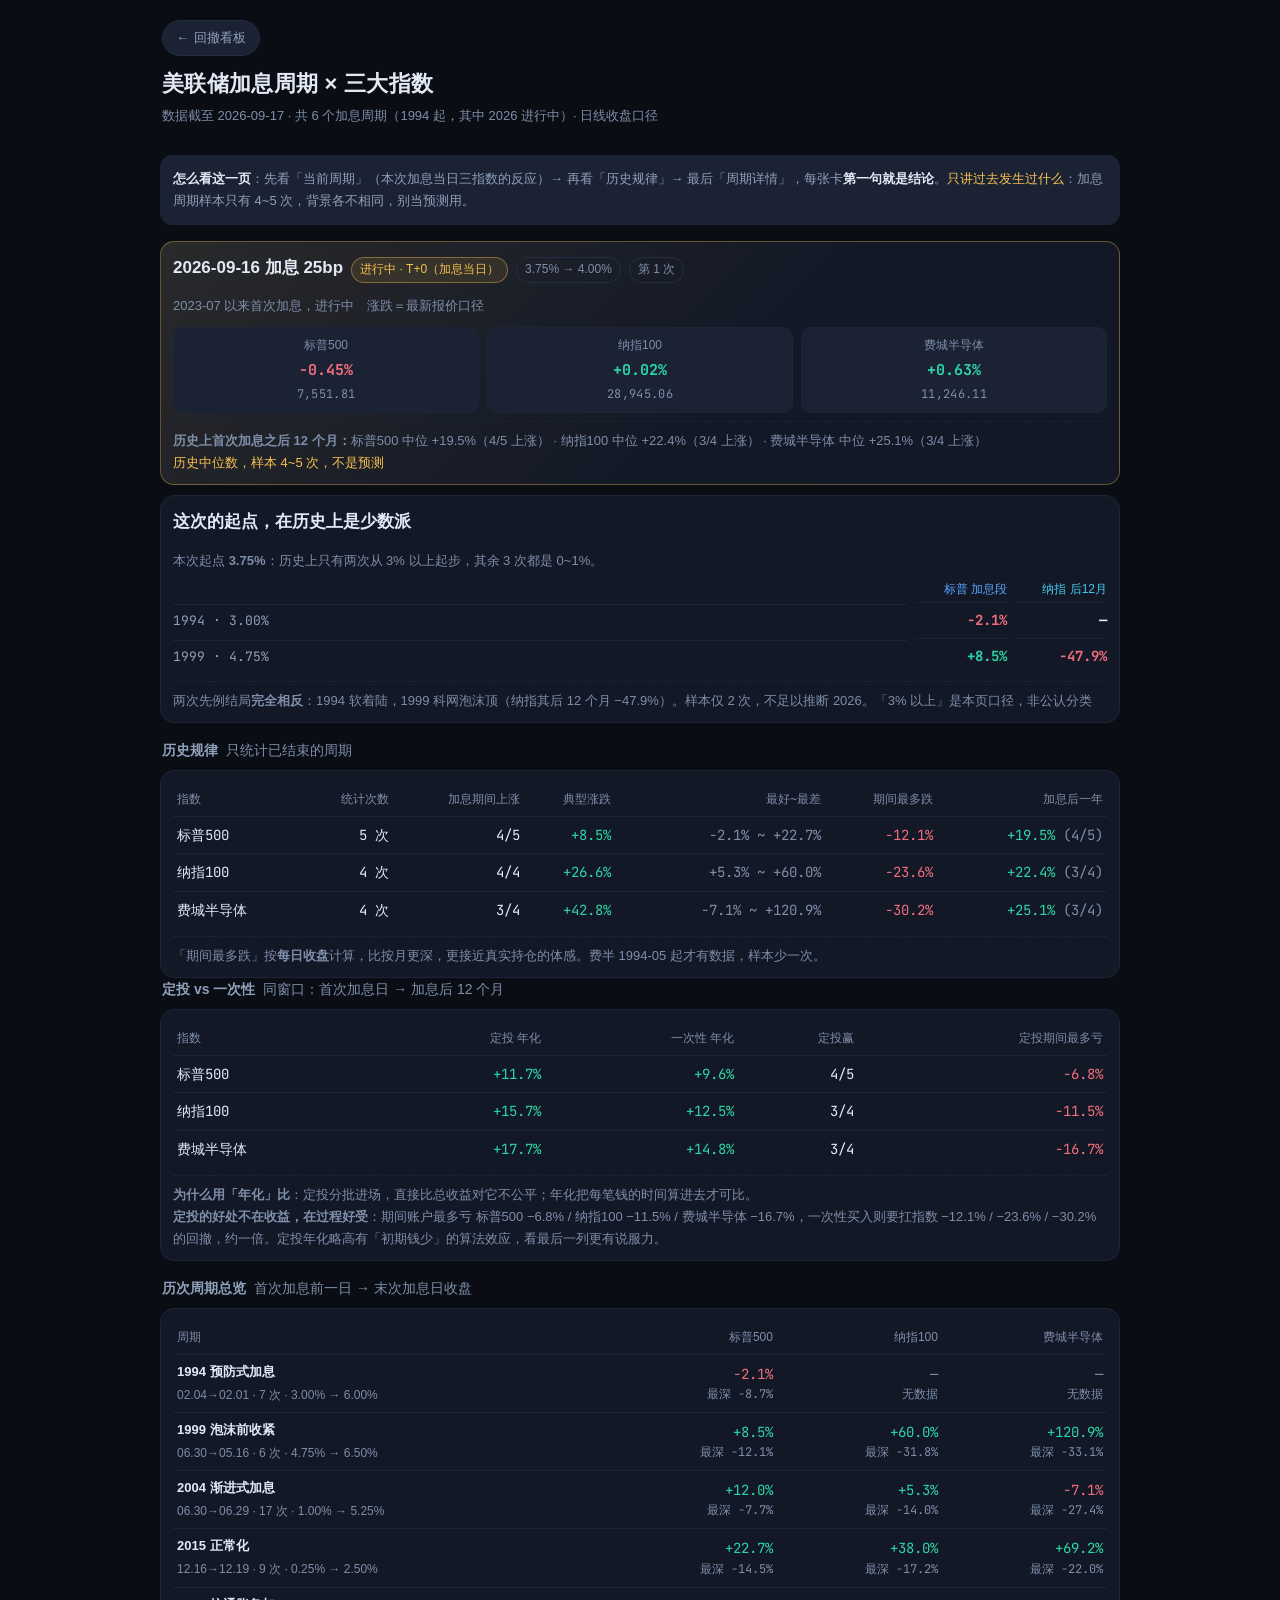
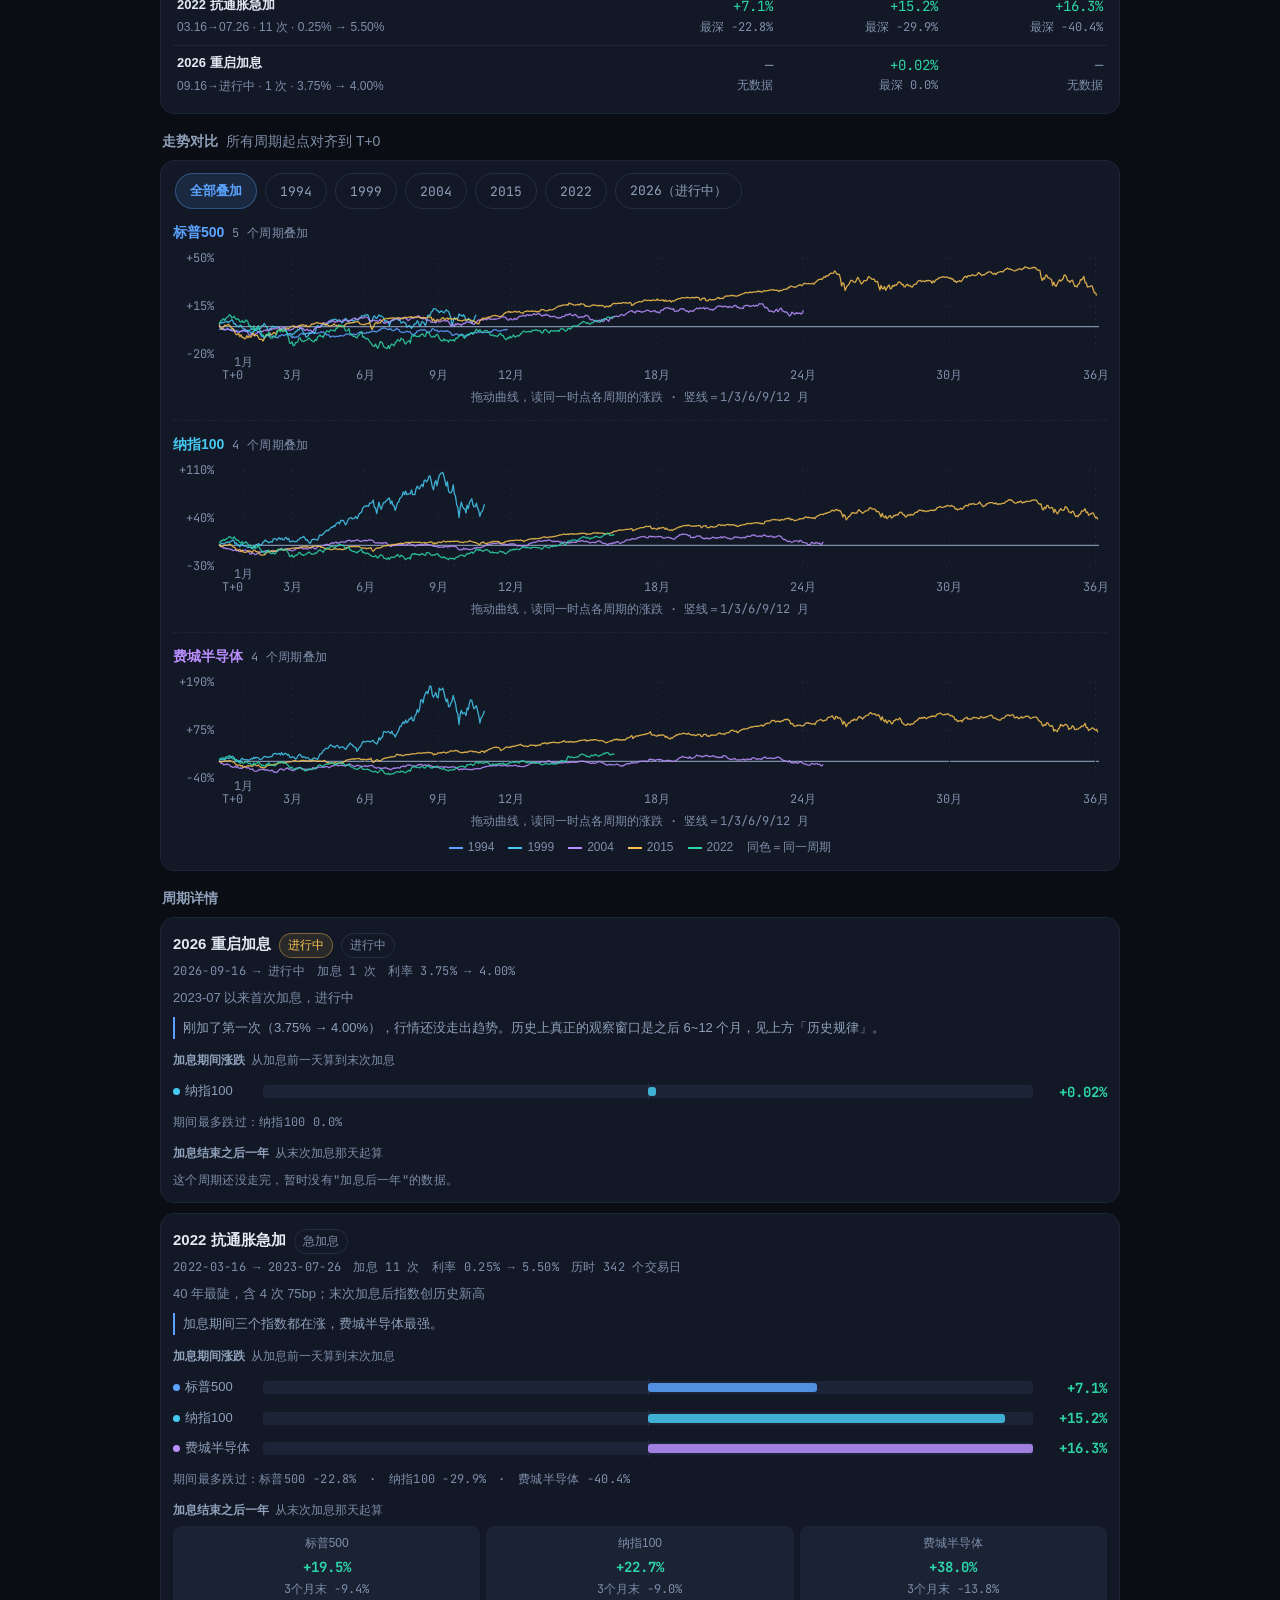
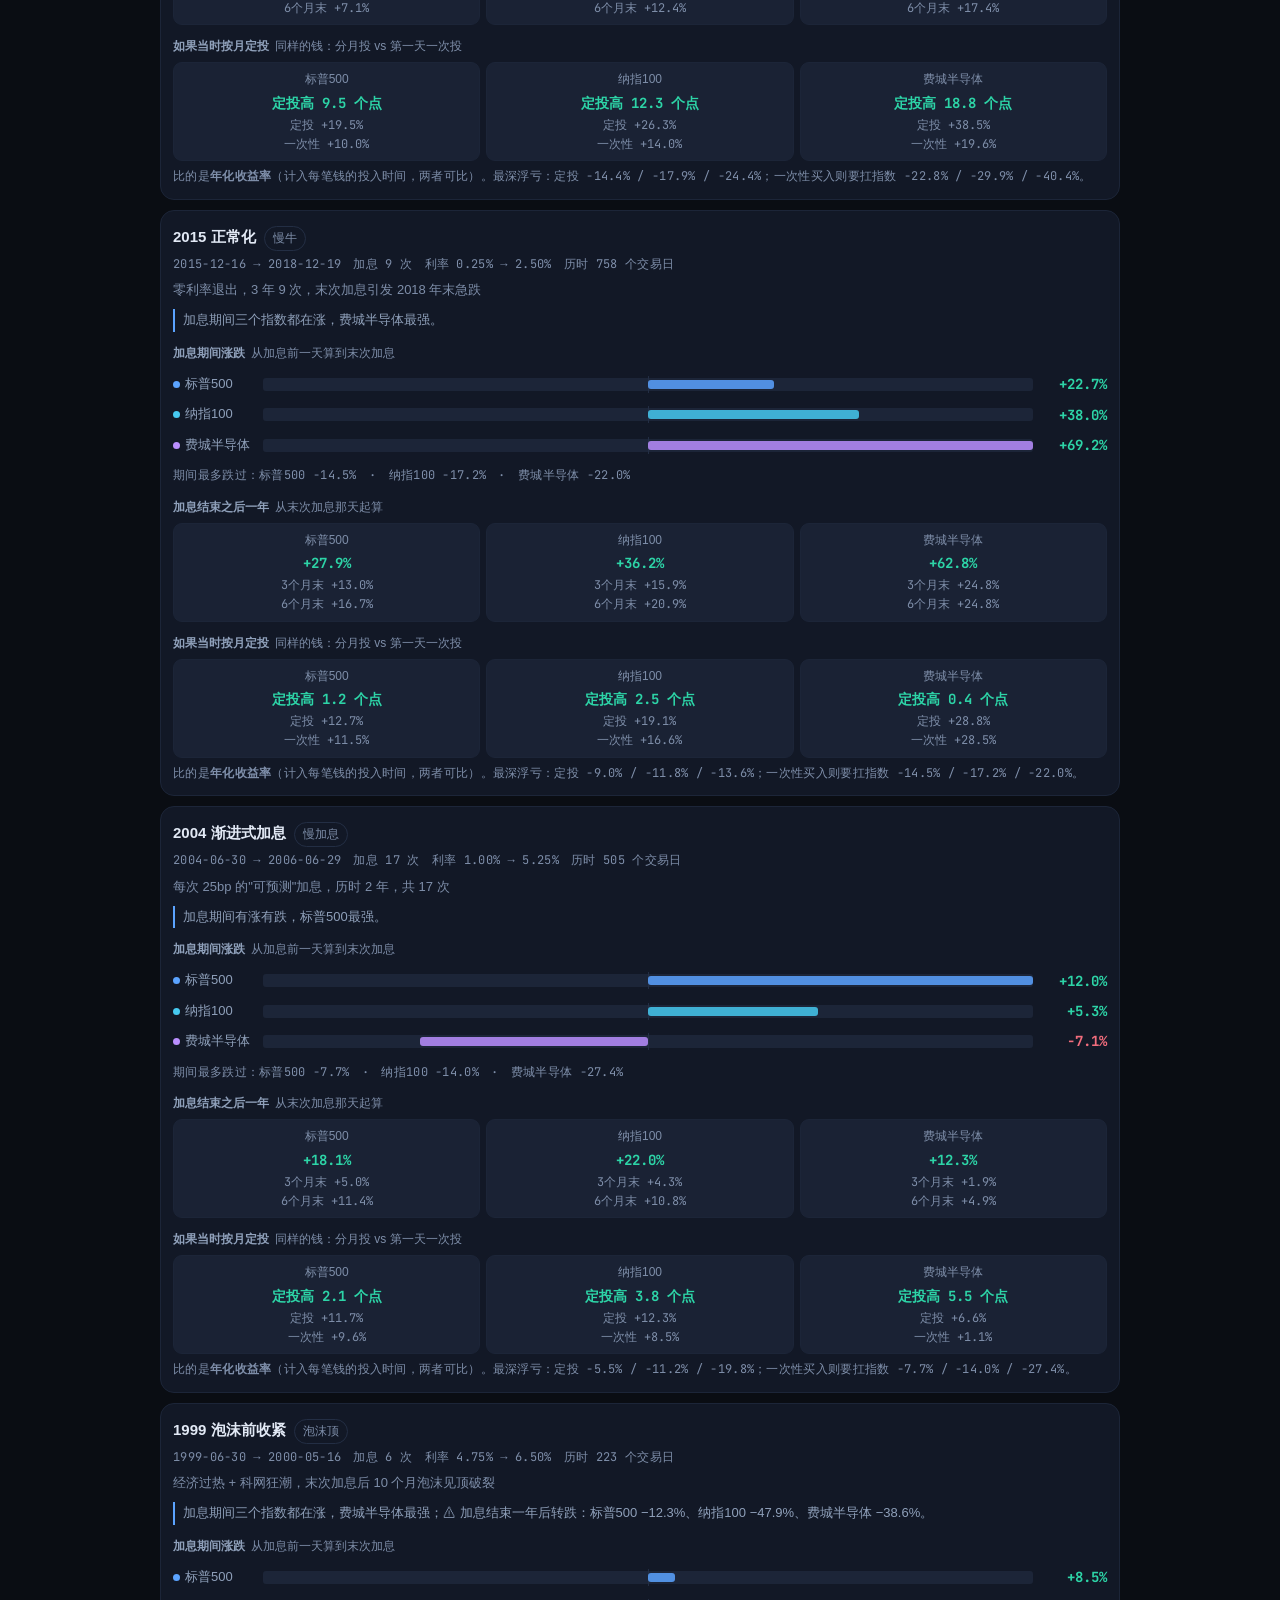
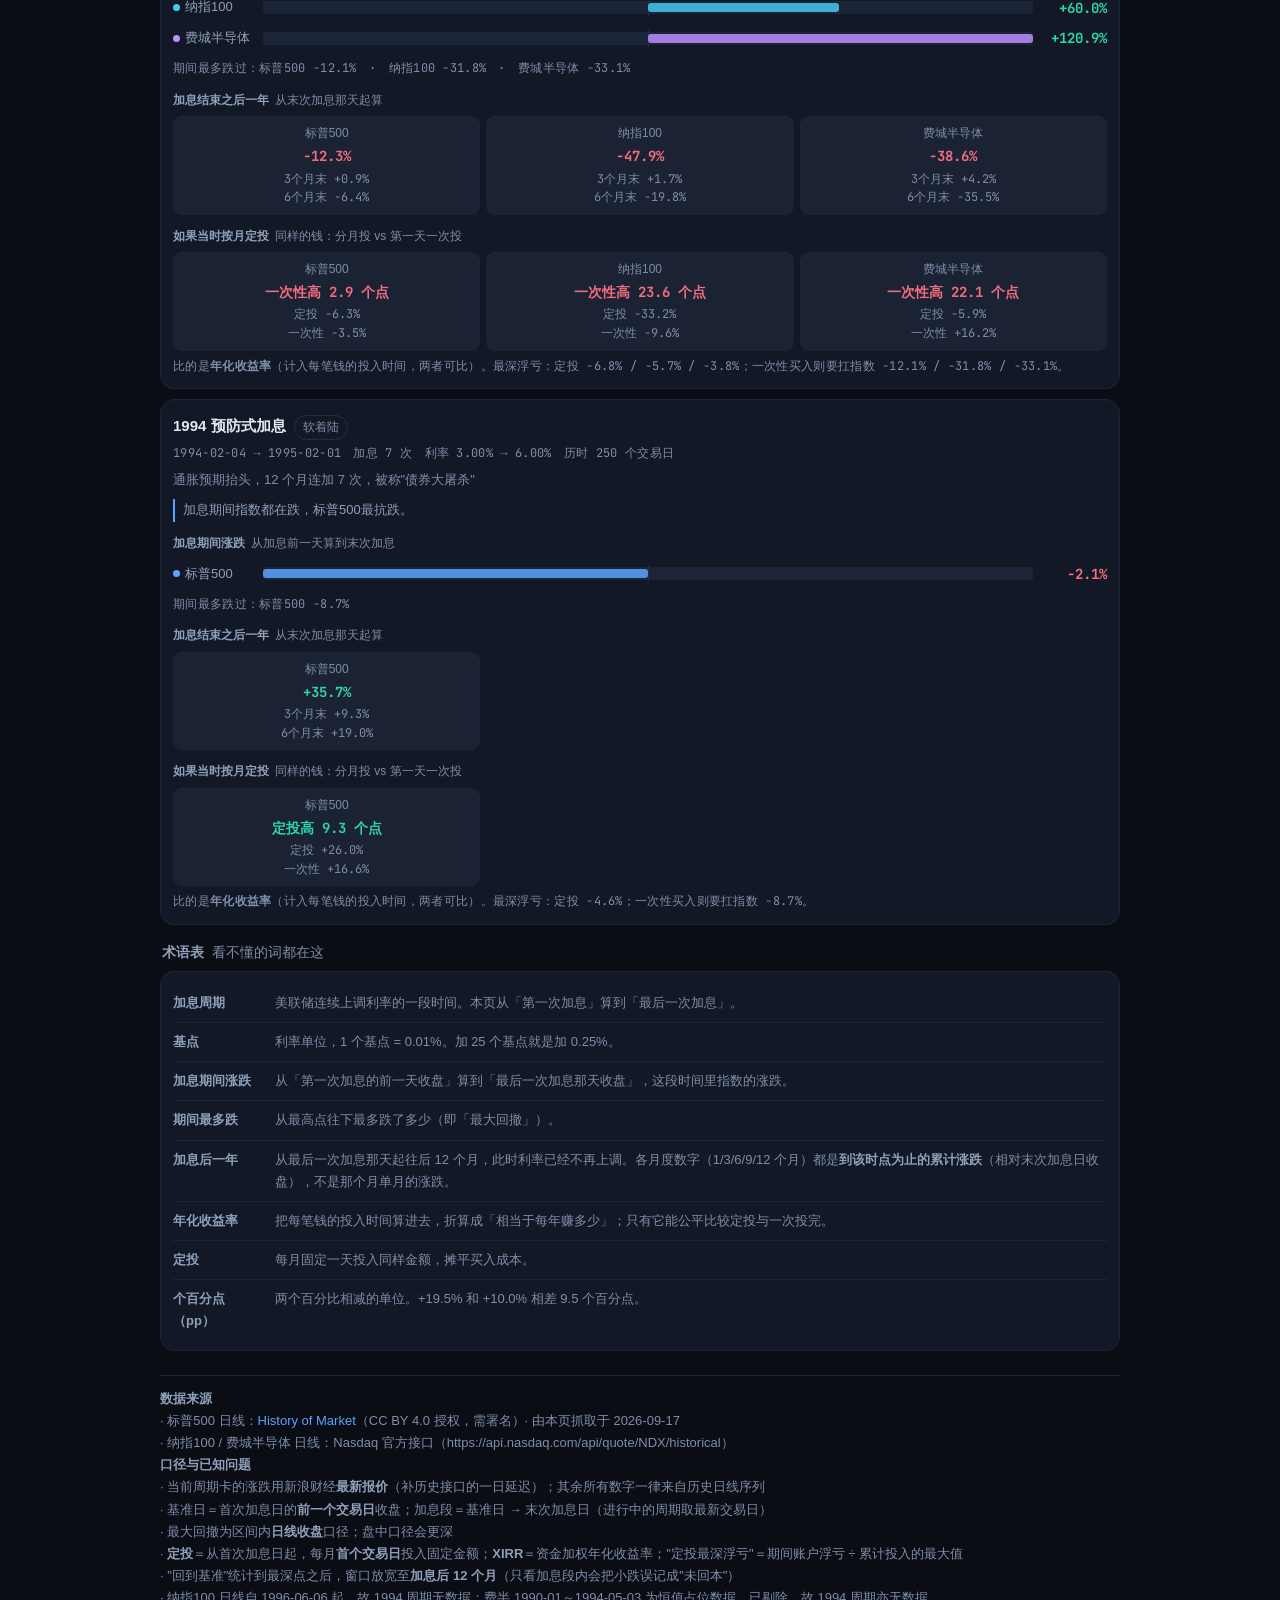
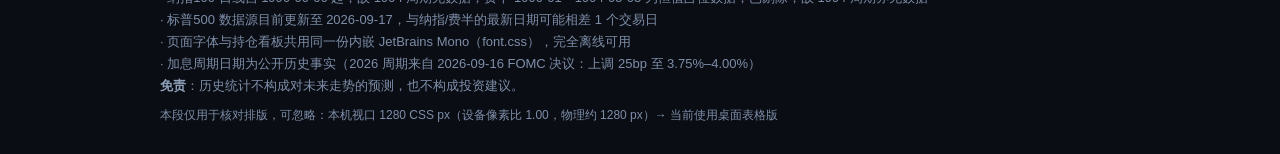
==== commit d5e3f5b4: "feat(fed-cycle): 走势对比改全程图——加息期间/结束后分界 + 1/3/6/9/12 月里程碑读数 【数据层（build.mjs + cycles.js 重建）】 - 原曲线只覆盖加息" ====
--- a/fed-cycle-dashboard/index.html
+++ b/fed-cycle-dashboard/index.html
@@ -114,6 +114,10 @@
   .chart-h{display:flex;align-items:baseline;gap:8px;flex-wrap:wrap;margin-bottom:4px}
   .chart-h b{font-size:var(--fs-sm)}
   .chart-h span{font-size:var(--fs-xxs);color:var(--tx3);font-family:var(--mono);letter-spacing:.3px}
+  /* 图表交互：touch-action:none 让横向拖动归图表（不触发页面滚动），读数条常驻占位防跳动 */
+  .cbox{touch-action:none;cursor:crosshair}
+  .chart-readout{font-size:var(--fs-xxs);color:var(--tx3);font-family:var(--mono);font-feature-settings:"tnum";text-align:center;min-height:18px;margin-top:4px;line-height:1.55}
+  .chart-readout b{color:var(--tx2);font-weight:600}
   svg{display:block;width:100%;height:auto}
   .legend{display:flex;gap:10px 14px;flex-wrap:wrap;justify-content:center;font-size:var(--fs-xxs);color:var(--tx3);padding:8px 2px 2px}
   .legend i{display:inline-block;width:14px;height:0;border-top:2px solid;vertical-align:middle;margin-right:5px}
@@ -238,7 +242,7 @@
      ['基点', '利率单位，1 个基点 = 0.01%。加 25 个基点就是加 0.25%。'],
      ['加息期间涨跌', '从「第一次加息的前一天收盘」算到「最后一次加息那天收盘」，这段时间里指数的涨跌。'],
      ['期间最多跌', '从最高点往下最多跌了多少（即「最大回撤」）。'],
-     ['加息后一年', '从最后一次加息那天起往后 12 个月。这时利率已经不涨了。'],
+     ['加息后一年', '从最后一次加息那天起往后 12 个月，此时利率已经不再上调。各月度数字（1/3/6/9/12 个月）都是<b>到该时点为止的累计涨跌</b>（相对末次加息日收盘），不是那个月单月的涨跌。'],
      ['年化收益率', '把每笔钱的投入时间算进去，折算成「相当于每年赚多少」；只有它能公平比较定投与一次投完。'],
      ['定投', '每月固定一天投入同样金额，摊平买入成本。'],
      ['个百分点（pp）', '两个百分比相减的单位。+19.5% 和 +10.0% 相差 9.5 个百分点。']]
@@ -378,11 +382,15 @@
  * 按容器实际像素绘制（1 单位 = 1 像素），文字才是恒定 10px；
  * 若用固定 viewBox 缩放，宽屏下字会被放大成糊状。 */
 const PALETTE = ['#5ba3ff', '#46c9f0', '#ba8fff', '#f7c14e', '#2dd4a7', '#f26d7d'];
+/* 叠加视图的里程碑：从首次加息（T+0）起算的月度点，超过一年后每半年一条 */
+const T0_MARKS = (xMax) => [[21, "1月"], [63, "3月"], [126, "6月"], [189, "9月"], [252, "12月"]]
+  .concat(Array.from({ length: Math.max(0, Math.floor((xMax - 252) / 126)) }, (_, i) => [(18 + i * 6) * 21, (18 + i * 6) + "月"]))
+  .filter(m => m[0] <= xMax);
 function chartBox(el, seriesList, yMin, yMax, xMax, opts) {
   /* 手机上把图放高一点（宽约 316~368px，高 158 更接近 2:1，比扁图好读）；
      左侧留 42px 给 "+120%" 这类 11px 的刻度文字 */
   const W = el.clientWidth || 340, H = opts.h || (W < 560 ? 162 : 136);
-  const mL = 46, mR = 8, mT = 10, mB = 20;
+  const mL = 46, mR = 8, mT = 10, mB = 30;   /* mB=30：x 轴标签行与 Y 轴最低刻度分层，左下角不再叠字 */
   const px = (n) => mL + (n / (xMax || 1)) * (W - mL - mR);
   const py = (v) => mT + (yMax - v) / ((yMax - yMin) || 1) * (H - mT - mB);
   let svg = '<svg width="' + W + '" height="' + H + '" viewBox="0 0 ' + W + ' ' + H + '" role="img" aria-label="' + (opts.title || '走势') + '">';
@@ -392,17 +400,43 @@
   });
   if (yMin < 0 && yMax > 0)
     svg += '<line x1="' + mL + '" y1="' + py(0).toFixed(1) + '" x2="' + (W - mR) + '" y2="' + py(0).toFixed(1) + '" stroke="var(--tx3)" stroke-width="1.2"/>';
-  /* 横轴按「半年」打点（≈126 个交易日），整年处直接写成年份 —— 交易日数字难对上年份 */
-  for (let n = 0; n <= xMax; n += 126) {
-    const isYear = n > 0 && n % 252 === 0;
-    svg += '<text x="' + px(n).toFixed(1) + '" y="' + (H - 5) + '" text-anchor="middle" fill="var(--tx3)" style="font:12px var(--mono)">'
-      + (n === 0 ? 'T+0' : isYear ? (n / 252) + '年' : 'T+' + n) + '</text>';
+  /* 横轴：T+0（首次加息）。叠加视图里程碑从 T+0 起算；单周期视图由 opts.marks/split
+     传入「末次加息分界 + 结束后 1/3/6/9/12 月」（口径与 kv 数字同源）。
+     标签两行交错放置，行内放不下就省文字（竖线与吸附读数仍在）。 */
+  svg += '<text x="' + (mL + 3) + '" y="' + (H - 5) + '" text-anchor="start" fill="var(--tx3)" style="font:12px var(--mono)">T+0</text>';
+  const wLab = (lab) => [...lab].reduce((w2, c2) => w2 + (/[\u4e00-\u9fa5]/.test(c2) ? 12 : 7.2), 0);
+  const rowsRight = [mL + 35, mL - 2];   /* 每行最右占位：row0 顶开 T+0 文字（至 mL+32），row1 可从轴起 */
+  const place = (n, lab) => {
+    const x = px(n), half = wLab(lab) / 2;
+    for (let r = 0; r < 2; r++) {
+      if (x - half >= rowsRight[r]) {
+        rowsRight[r] = x + half;
+        svg += '<text x="' + x.toFixed(1) + '" y="' + (H - 5 - r * 13) + '" text-anchor="middle" fill="var(--tx3)" style="font:12px var(--mono)">' + lab + '</text>';
+        return;
+      }
+    }
+  };
+  (opts.marks || T0_MARKS(xMax)).forEach(([n, lab]) => {
+    const mx = px(n).toFixed(1);
+    svg += '<line x1="' + mx + '" y1="' + mT + '" x2="' + mx + '" y2="' + (H - mB) + '" stroke="var(--line-soft)" stroke-dasharray="2 4"/>';
+    place(n, lab);
+  });
+  if (opts.split !== undefined && opts.split !== null) {
+    const sx = px(opts.split).toFixed(1);
+    svg += '<line x1="' + sx + '" y1="' + mT + '" x2="' + sx + '" y2="' + (H - mB) + '" stroke="var(--warn)" stroke-width="1.2" opacity=".85"/>'
+      + '<text x="' + sx + '" y="' + (mT + 9) + '" text-anchor="middle" fill="var(--warn)" style="font:12px var(--mono)">末次加息</text>';
   }
   seriesList.forEach((s) => {
     if (!s.pts || !s.pts.length) return;
     svg += '<polyline points="' + s.pts.map((p) => px(p.n).toFixed(1) + ',' + py(p.v).toFixed(1)).join(' ') + '" fill="none" stroke="' + s.color + '" stroke-width="' + (s.strong ? 2 : 1.3) + '" stroke-linejoin="round" opacity="' + (s.alpha || 1) + '"/>';
   });
+  /* 十字线 + 各序列吸附圆点（默认隐藏，pointer 事件驱动；几何参数存 el._geo 供换算） */
+  svg += '<line class="xh" x1="' + mL + '" y1="' + mT + '" x2="' + mL + '" y2="' + (H - mB) + '" stroke="var(--tx3)" stroke-width="1" style="display:none"/>';
+  seriesList.forEach((s, i) => {
+    svg += '<circle class="xhd" data-i="' + i + '" r="3.5" fill="' + s.color + '" stroke="var(--bg)" stroke-width="1.5" style="display:none"/>';
+  });
   svg += '</svg>';
+  el._geo = { W, H, mL, mR, mT, mB, xMax, yMin, yMax };
   return svg;
 }
 let view = 'all';
@@ -417,8 +451,8 @@
       const vs = all.flatMap((x) => x.curve.map((p) => p.v)).concat([0]);
       const yMin = Math.floor(Math.min.apply(null, vs) / 10) * 10, yMax = Math.ceil(Math.max.apply(null, vs) / 10) * 10;
       const series = done.map((c, i) => { const x = c.idx[k]; return x ? { pts: x.curve, color: PALETTE[i % PALETTE.length], alpha: .85 } : null; }).filter(Boolean);
-      return '<div class="chart"><div class="chart-h"><b style="color:' + color + '">' + label + '</b><span>' + all.length + ' 个周期叠加 · 横轴 T+0 ~ T+' + xMax + ' 交易日</span></div>'
-        + '<div class="cbox" data-idx="' + k + '"></div></div>';
+      return '<div class="chart"><div class="chart-h"><b style="color:' + color + '">' + label + '</b><span>' + all.length + ' 个周期叠加</span></div>'
+        + '<div class="cbox" data-idx="' + k + '"></div><div class="chart-readout">拖动曲线，读同一时点各周期的涨跌 · 竖线＝1/3/6/9/12 月</div></div>';
     }).join('');
     $('legend').innerHTML = done.map((c, i) => '<span><i style="border-color:' + PALETTE[i % PALETTE.length] + '"></i>' + c.id + '</span>').join('')
       + '<span class="mute">同色＝同一周期</span>';
@@ -431,14 +465,19 @@
     });
   } else {
     const c = CYCLES.find((x) => x.id === view);
-    const all = IDX.map(([k]) => c.idx[k]).filter(Boolean);
-    const xMax = Math.max.apply(null, all.map((x) => x.curve.length));
-    const vs = all.flatMap((x) => x.curve.map((p) => p.v)).concat([0]);
+    const raw = IDX.map(([k]) => c.idx[k]).filter(Boolean);
+    /* 全程序列：加息期间（T+0 起）＋ 结束后 12 个月（post 接在末次加息日之后） */
+    const all = raw.map((x) => ({ pts: x.curve.concat((x.post || []).slice(1).map((p) => ({ n: x.curve.length + p.n, v: p.v, d: p.d }))) }));
+    const xMax = Math.max.apply(null, all.map((s) => s.pts[s.pts.length - 1].n));
+    const vs = all.flatMap((s) => s.pts.map((p) => p.v)).concat([0]);
     const yMin = Math.floor(Math.min.apply(null, vs) / 10) * 10, yMax = Math.ceil(Math.max.apply(null, vs) / 10) * 10;
-    box.innerHTML = '<div class="chart"><div class="chart-h"><b>' + c.name + '</b><span>' + c.first + (c.last ? ' → ' + c.last : ' → 进行中') + ' · 共 ' + xMax + ' 个交易日</span></div><div class="cbox" data-cyc="' + c.id + '"></div></div>';
-    $('legend').innerHTML = IDX.map(([k, label, color]) => { const x = c.idx[k]; return x ? '<span><i style="border-color:' + color + '"></i>' + label + ' ' + pct(x.ret) + '</span>' : '<span class="mute">' + label + ' 无数据</span>'; }).join('');
+    box.innerHTML = '<div class="chart"><div class="chart-h"><b>' + c.name + '</b><span>' + c.first + (c.last ? ' → ' + c.last : ' → 进行中') + ' · 全程＝加息期间＋结束后 12 个月</span></div><div class="cbox" data-cyc="' + c.id + '"></div><div class="chart-readout">拖动曲线 · 分界线左＝加息期间，右＝结束后（1/3/6/9/12 月自动吸附）</div></div>';
+    $('legend').innerHTML = IDX.map(([k, label, color]) => { const x = c.idx[k]; return x ? '<span><i style="border-color:' + color + '"></i>' + label + ' 加息期间 ' + pct(x.ret) + '</span>' : '<span class="mute">' + label + ' 无数据</span>'; }).join('');
     const el = $('charts').querySelector('.cbox');
-    el._draw = { cyc: c.id, yMin, yMax, xMax };
+    const m0 = raw[0].marks && Object.keys(raw[0].marks).length ? raw[0] : null;
+    el._draw = { cyc: c.id, yMin, yMax, xMax,
+      marks: m0 ? Object.entries(m0.marks).map(([m, i]) => [m0.curve.length - 1 + i, m + "月"]) : null,
+      split: m0 ? m0.curve.length - 1 : null };
   }
   drawCharts();
 }
@@ -447,12 +486,17 @@
   $$('.cbox').forEach((el) => {
     const d = el._draw; if (!d) return;
     if (d.k) {
-      const series = done.map((c, i) => { const x = c.idx[d.k]; return x ? { pts: x.curve, color: PALETTE[i % PALETTE.length], alpha: .85 } : null; }).filter(Boolean);
+      const series = done.map((c, i) => { const x = c.idx[d.k]; return x ? { pts: x.curve, color: PALETTE[i % PALETTE.length], alpha: .85, label: c.id } : null; }).filter(Boolean);
       el.innerHTML = chartBox(el, series, d.yMin, d.yMax, d.xMax, { xStep: 120, title: d.k });
+      el._labels = series; el._mode = "all";
     } else {
       const c = CYCLES.find((x) => x.id === d.cyc);
-      const series = IDX.map(([k, label, color]) => { const x = c.idx[k]; return x ? { pts: x.curve, color, strong: true } : null; }).filter(Boolean);
-      el.innerHTML = chartBox(el, series, d.yMin, d.yMax, d.xMax, { xStep: Math.max(20, Math.round(d.xMax / 6)), title: c.name });
+      const series = IDX.map(([k, label, color]) => {
+        const x = c.idx[k]; if (!x) return null;
+        return { pts: x.curve.concat((x.post || []).slice(1).map((p) => ({ n: x.curve.length + p.n, v: p.v, d: p.d }))), color, strong: true, label };
+      }).filter(Boolean);
+      el.innerHTML = chartBox(el, series, d.yMin, d.yMax, d.xMax, { xStep: Math.max(20, Math.round(d.xMax / 6)), title: c.name, marks: d.marks, split: d.split });
+      el._labels = series; el._mode = "cyc"; el._marks = d.marks; el._split = d.split;
     }
   });
 }
@@ -464,6 +508,41 @@
   renderCharts();
 });
 renderCharts();
+/* 十字线读数：拖动/移动按最近交易日取值，里程碑 ≤4 个交易日内自动吸附。
+   单周期视图分两段表述：分界线左＝加息期间（T+N），右＝结束后（N 交易日 / 吸附到整月）。 */
+function chartScrub(e) {
+  const el = e.target.closest ? e.target.closest(".cbox") : null;
+  if (!el || !el._geo || !el._labels) return;
+  const g = el._geo, ro = el.parentElement.querySelector(".chart-readout");
+  const rect = el.getBoundingClientRect();
+  let n = Math.round((e.clientX - rect.left - g.mL) / ((g.W - g.mL - g.mR) || 1) * g.xMax);
+  n = Math.max(0, Math.min(g.xMax, n));
+  const marks = el._marks || T0_MARKS(g.xMax);
+  const ms = marks.find(([m]) => Math.abs(m - n) <= 4);
+  let t = n, head;
+  if (el._mode === "cyc" && el._split !== null && el._split !== undefined) {
+    if (ms) { t = ms[0]; head = "<b>结束后 " + ms[1] + "</b>"; }
+    else if (Math.abs(n - el._split) <= 4) { t = el._split; head = "<b>末次加息日</b>"; }
+    else if (n <= el._split) head = "加息期间 <b>T+" + n + "</b>（≈" + (n / 21).toFixed(1) + " 个月）";
+    else head = "<b>结束后 T+" + (n - el._split) + "</b>（≈" + ((n - el._split) / 21).toFixed(1) + " 个月）";
+  } else if (ms) { t = ms[0]; head = "<b>T+" + t + "</b>（" + ms[1] + "）"; }
+  else head = "<b>T+" + n + "</b>（≈" + (n / 21).toFixed(1) + " 个月）";
+  const x = g.mL + t / g.xMax * (g.W - g.mL - g.mR);
+  const line = el.querySelector(".xh");
+  if (line) { line.style.display = ""; line.setAttribute("x1", x.toFixed(1)); line.setAttribute("x2", x.toFixed(1)); }
+  const parts = el._labels.map((s) => {
+    const p = s.pts[t], dot = el.querySelector('.xhd[data-i="' + el._labels.indexOf(s) + '"]');
+    if (dot) {
+      if (p) { dot.style.display = ""; dot.setAttribute("cx", x.toFixed(1)); dot.setAttribute("cy", (g.mT + (g.yMax - p.v) / ((g.yMax - g.yMin) || 1) * (g.H - g.mT - g.mB)).toFixed(1)); }
+      else dot.style.display = "none";
+    }
+    return p ? '<b style="color:' + s.color + '">' + s.label + "</b> " + pct(p.v) : null;
+  }).filter(Boolean);
+  const date = el._mode === "cyc" && el._labels[0] && el._labels[0].pts[t] ? " · " + el._labels[0].pts[t].d.slice(5).replace("-", ".") : "";
+  if (ro) ro.innerHTML = head + date + (parts.length ? "　" + parts.join(" · ") : "");
+}
+$("charts").addEventListener("pointerdown", chartScrub);
+$("charts").addEventListener("pointermove", chartScrub);
 /* 宽度变化后重绘（图表按像素绘制，不能用 CSS 缩放） */
 let rt = null;
 window.addEventListener('resize', () => { clearTimeout(rt); rt = setTimeout(drawCharts, 150); });
@@ -507,7 +586,7 @@
   const postBlk = mo.length
     ? '<div class="kvs">' + mo.map((o) => '<div class="kv"><div class="t">' + o.label + '</div>'
         + '<div class="v ' + cls(o.x.mo.m12) + '">' + pct(o.x.mo.m12) + '</div>'
-        + '<div class="s">3个月 ' + pct(o.x.mo.m3) + '<br>6个月 ' + pct(o.x.mo.m6) + '</div></div>').join('') + '</div>'
+        + '<div class="s">3个月末 ' + pct(o.x.mo.m3) + '<br>6个月末 ' + pct(o.x.mo.m6) + '</div></div>').join('') + '</div>'
     : '<div class="under">这个周期还没走完，暂时没有"加息后一年"的数据。</div>';
   const dca = a.filter((o) => o.x.dca && o.x.dca.post && o.x.lump && o.x.lump.post);
   const dcaBlk = dca.length
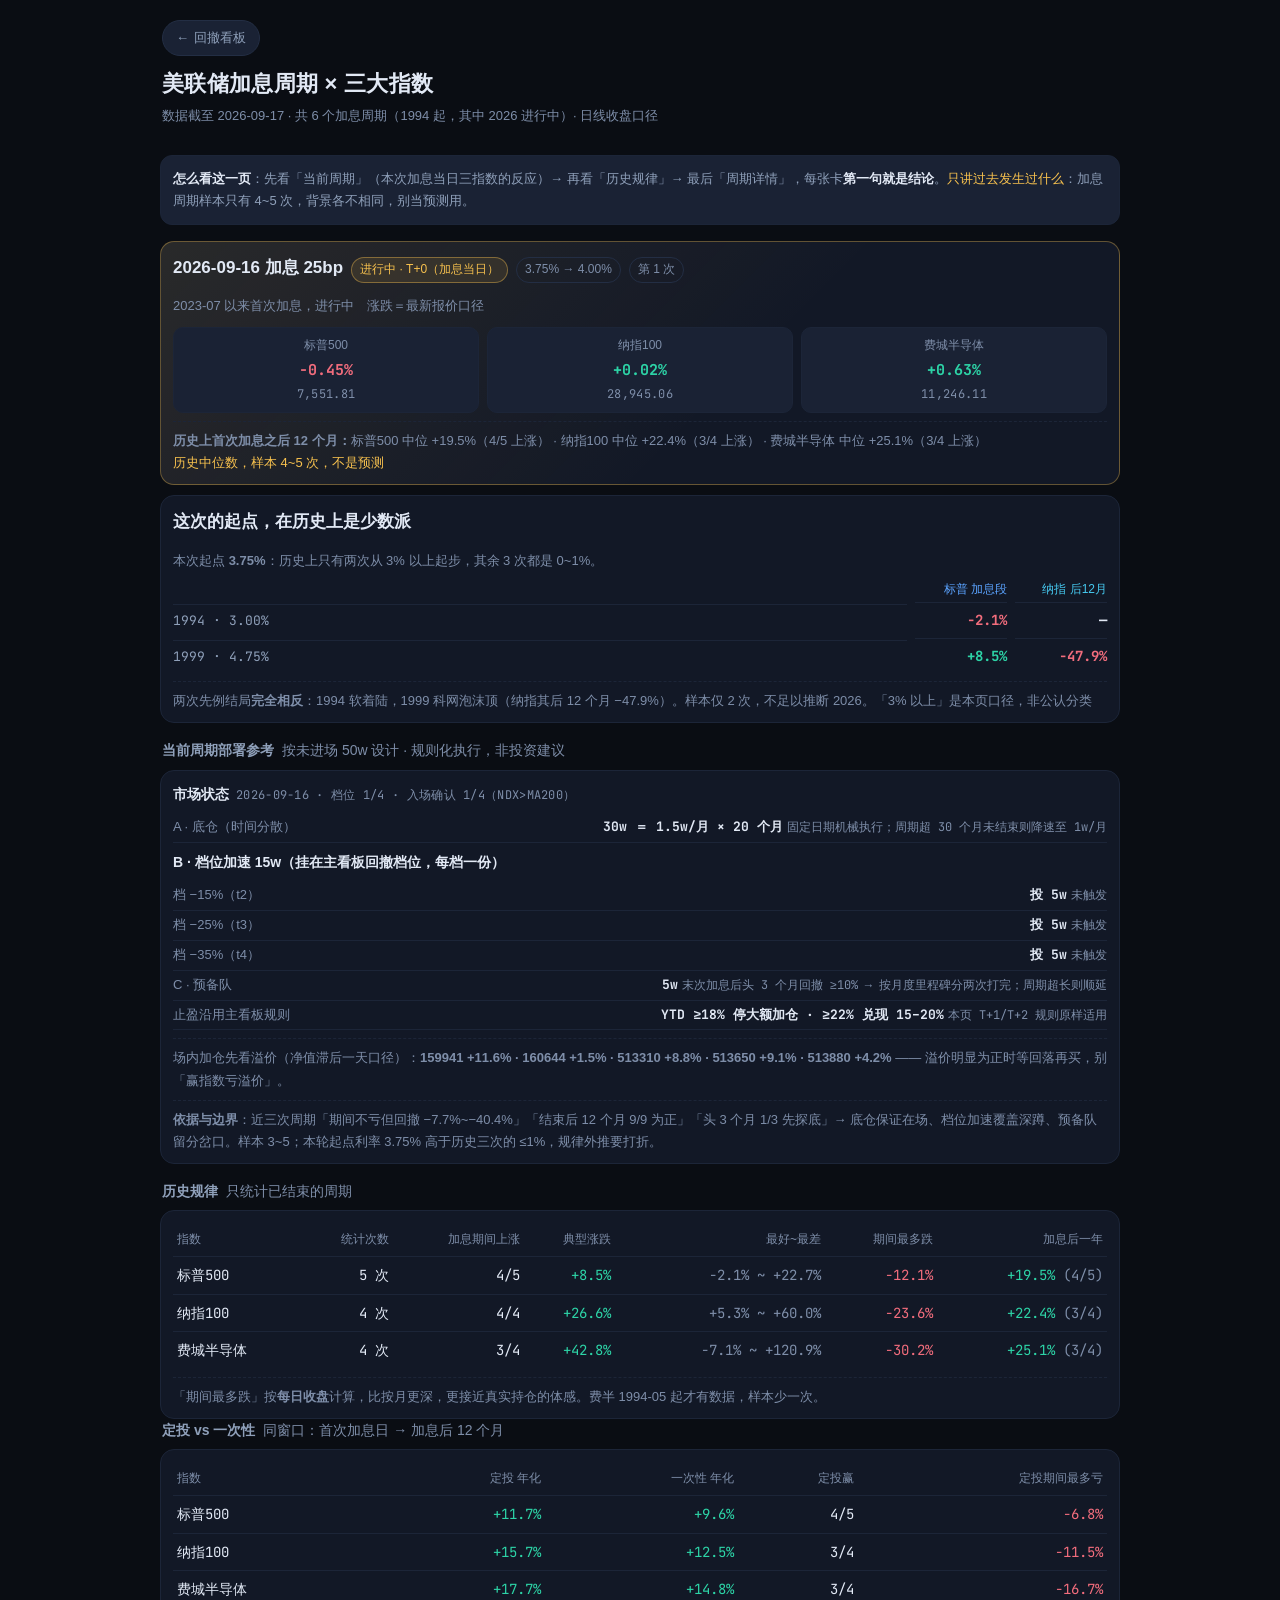
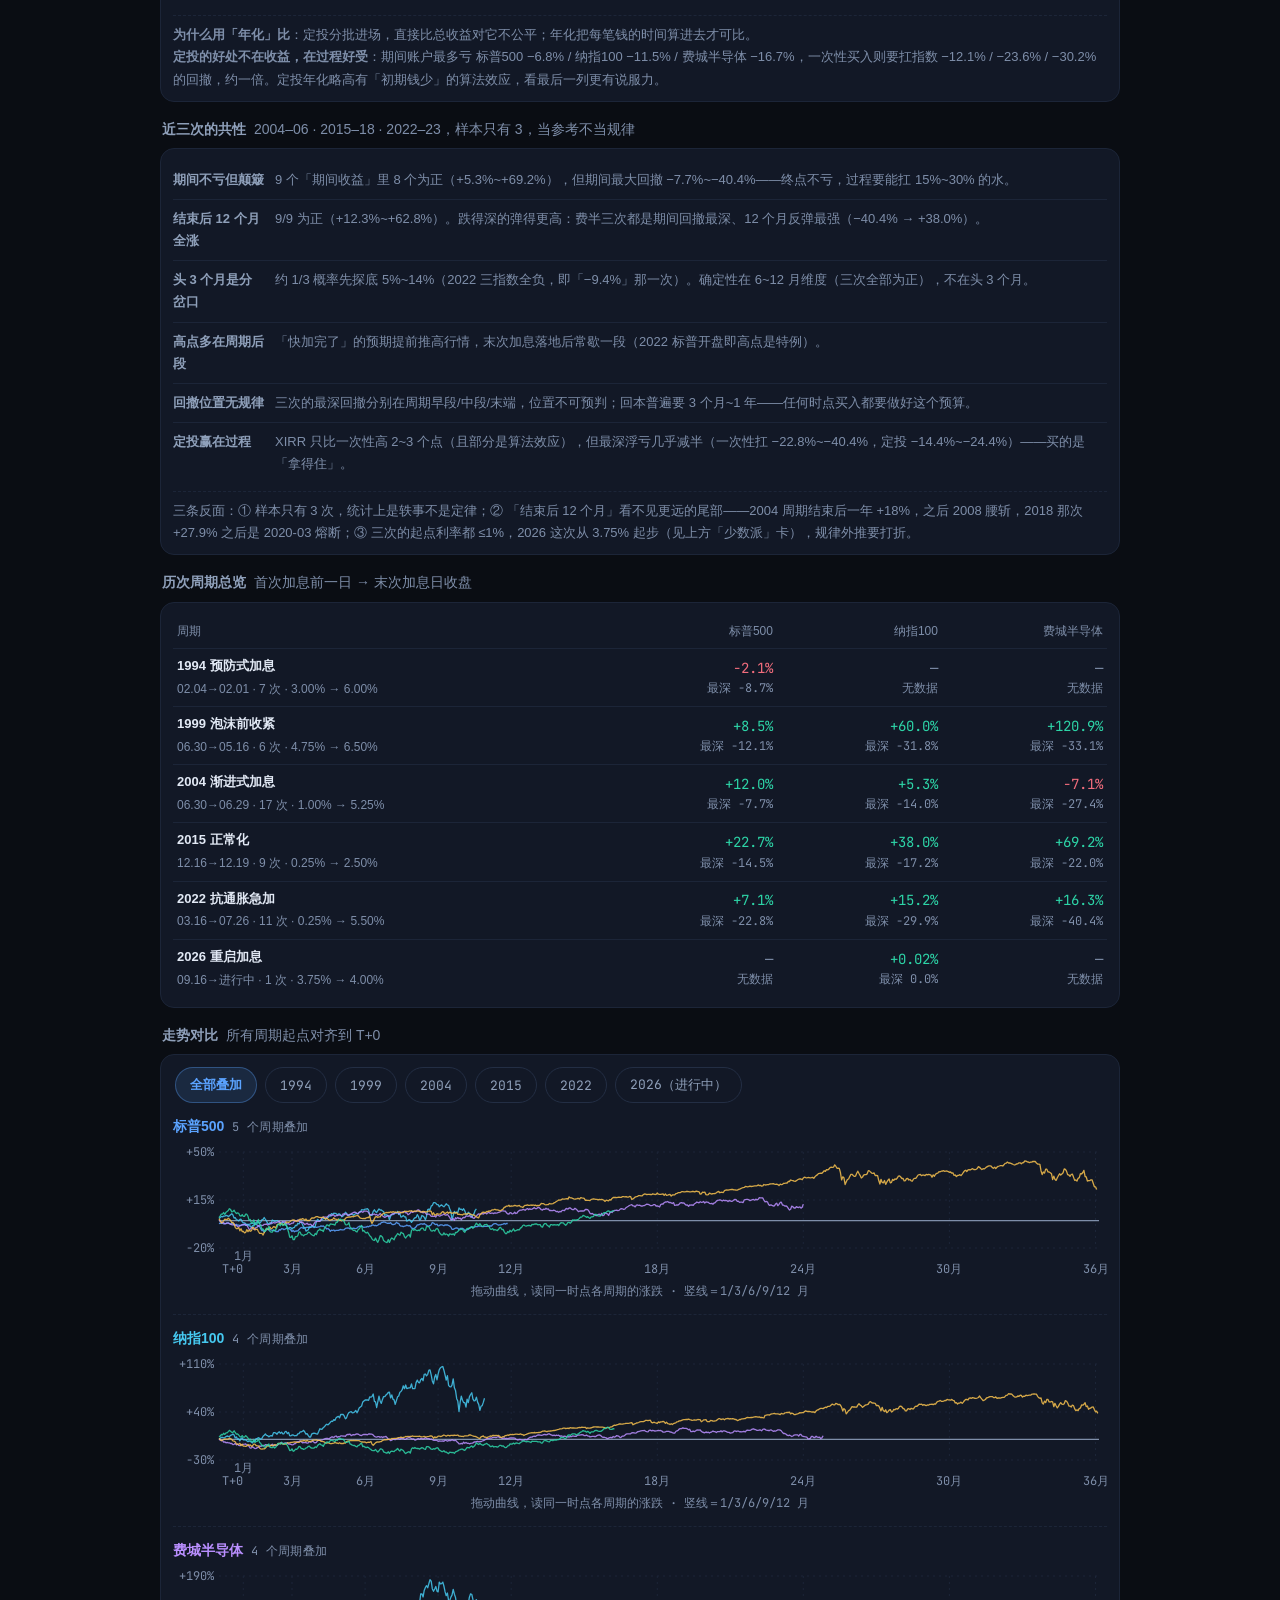
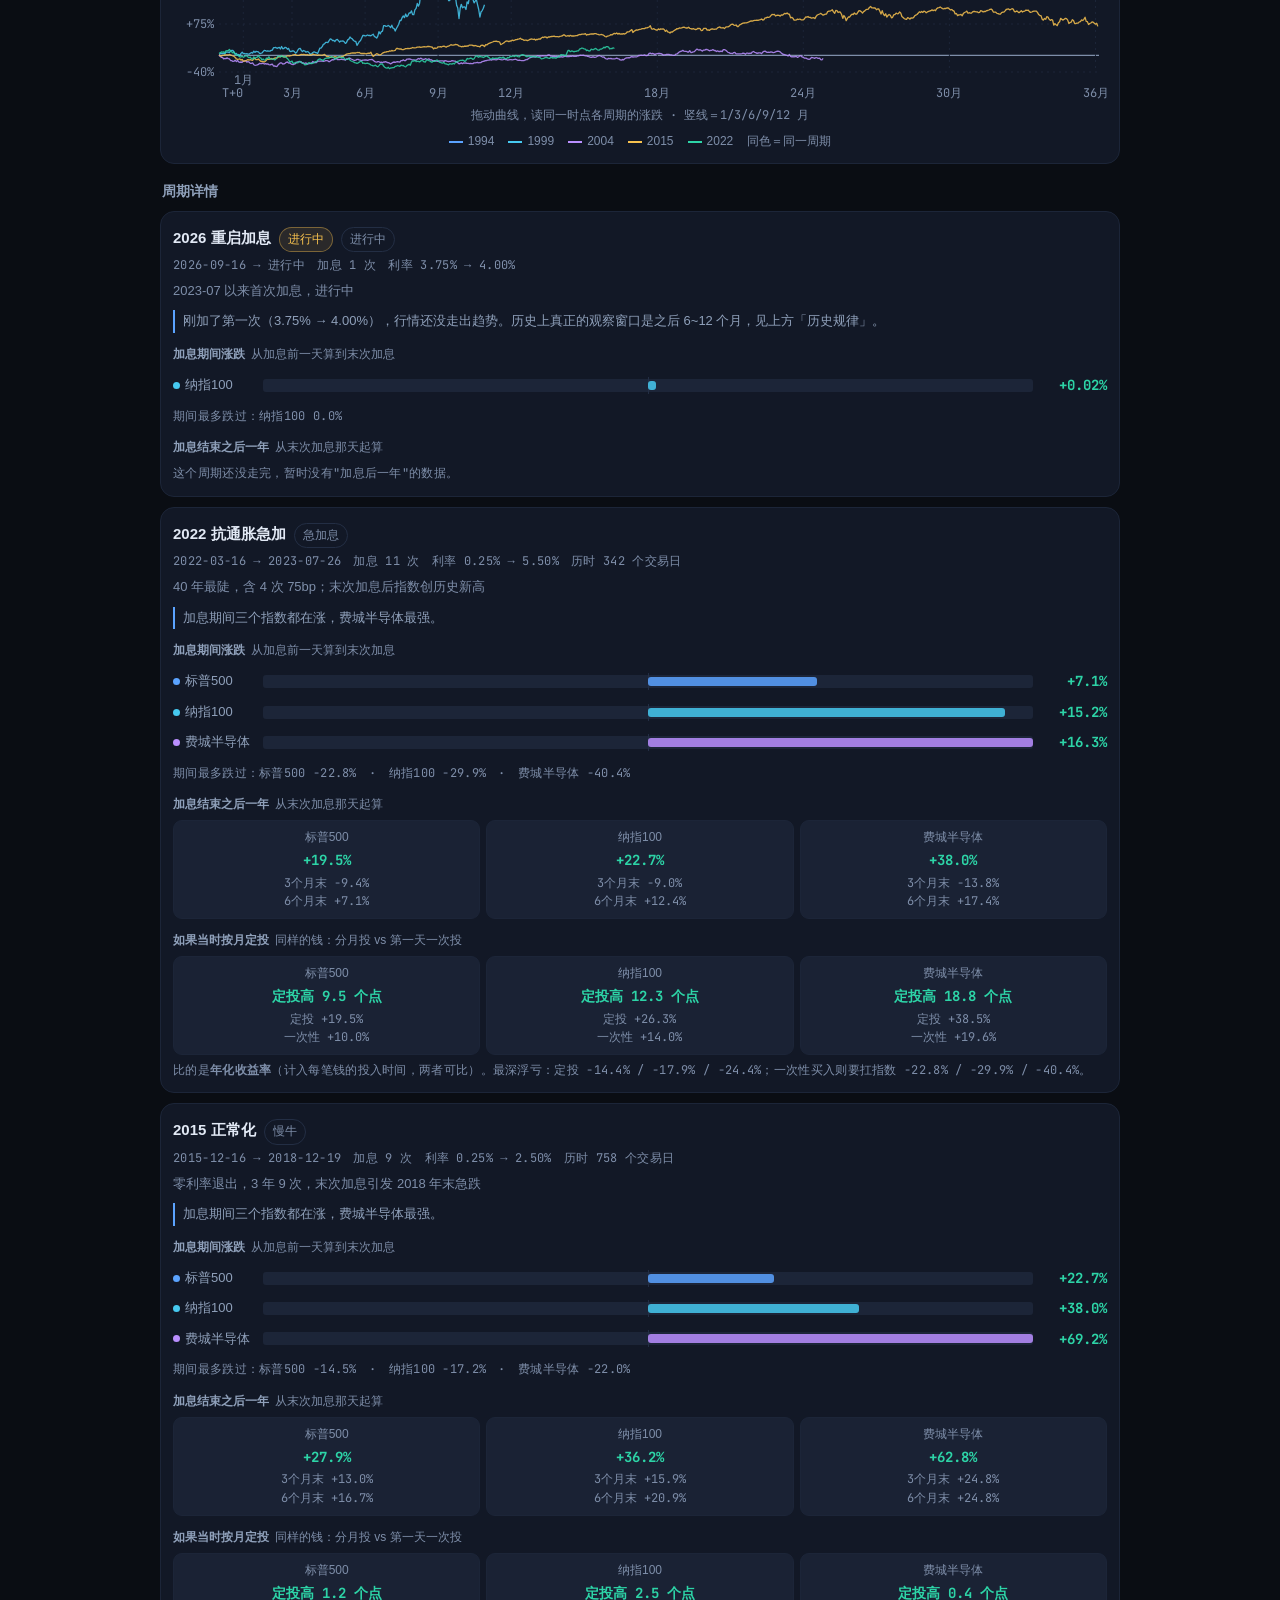
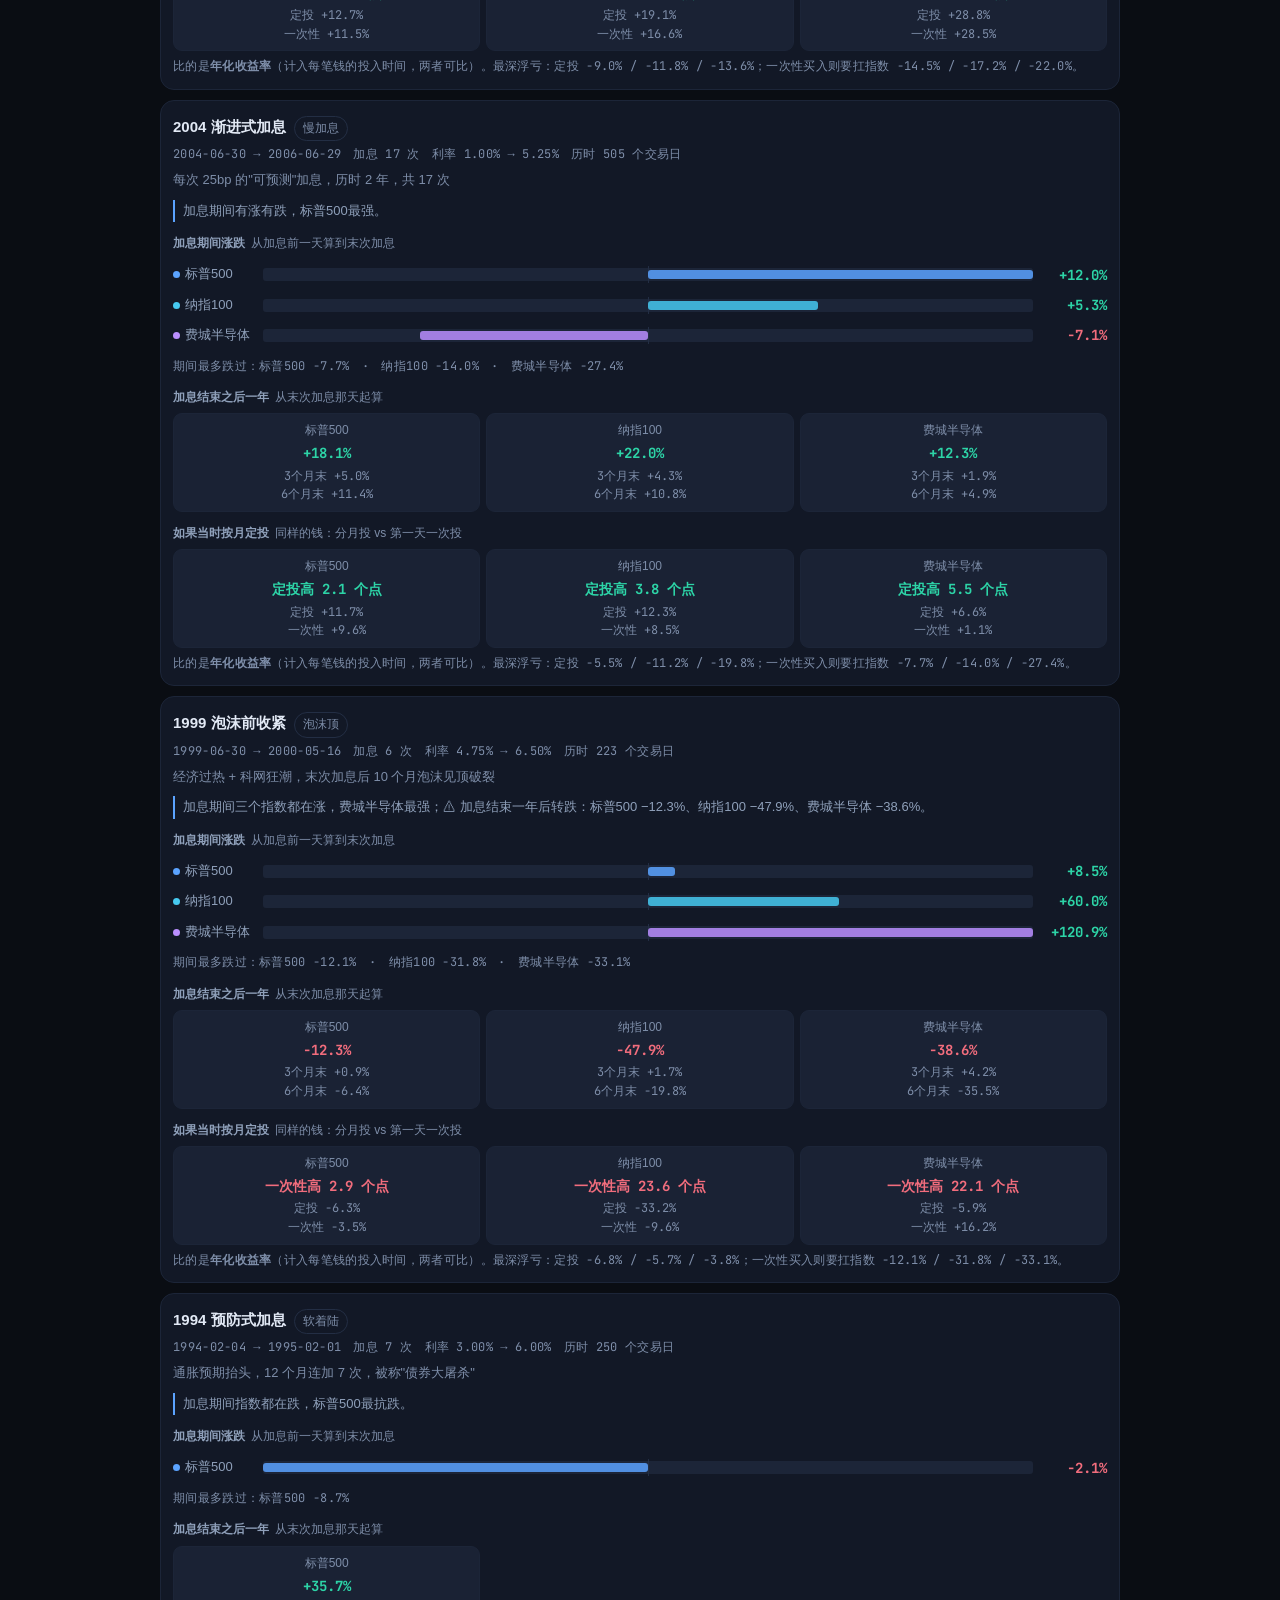
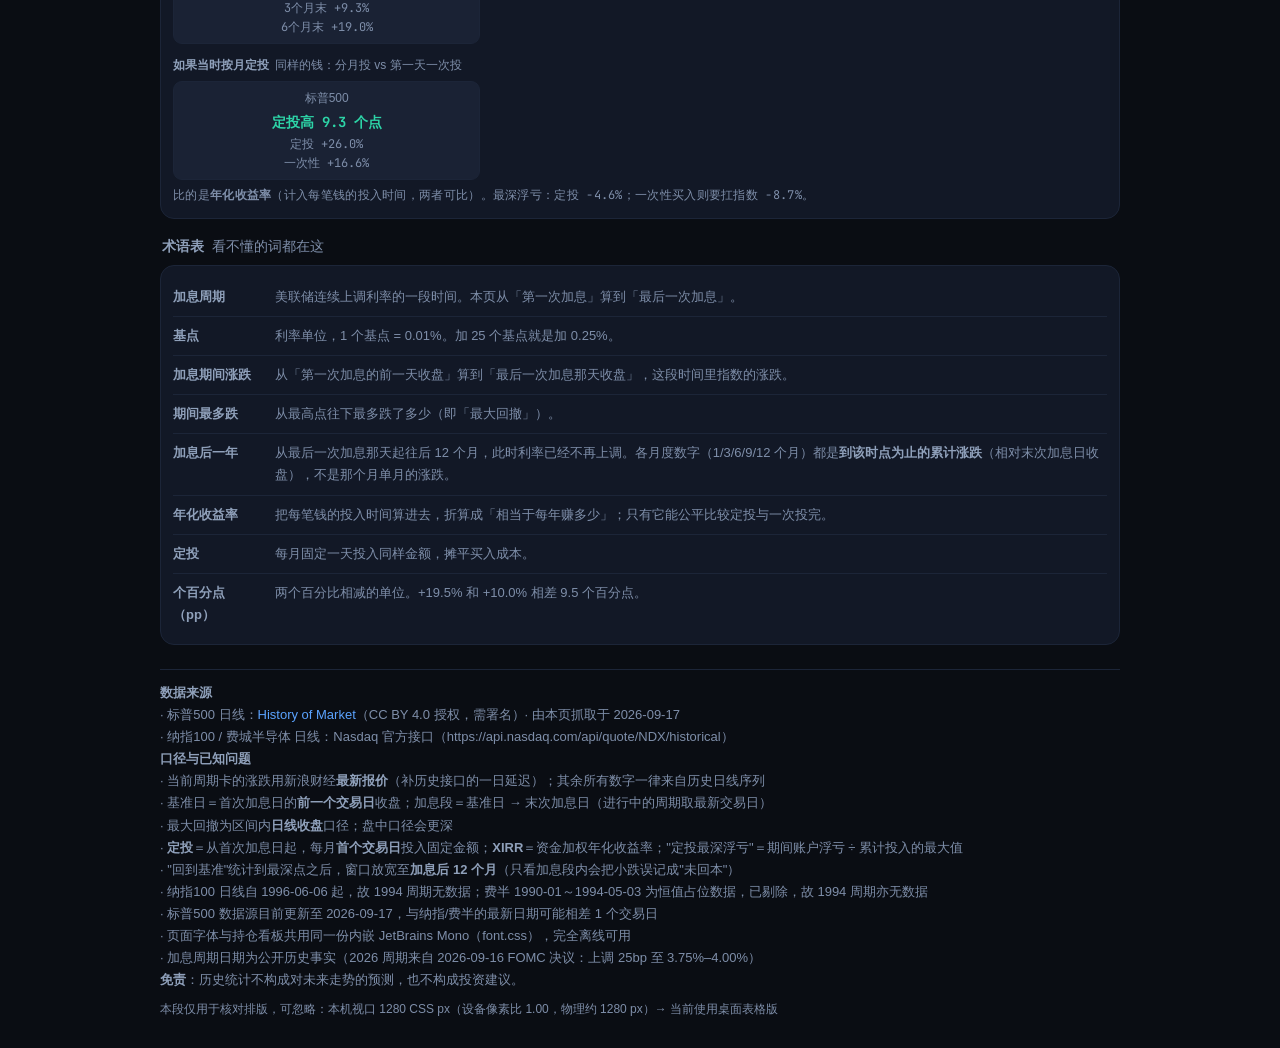
==== commit 4ebb3955: "feat(fed-cycle): 新增「当前周期部署参考」卡——档位/确认/溢价动态执行清单 - 动态加载主看板 ../data.js（onerror 兜底：独立部署时整卡隐藏），每次打开按最新数据重" ====
--- a/fed-cycle-dashboard/index.html
+++ b/fed-cycle-dashboard/index.html
@@ -183,7 +183,23 @@
 
   <div class="sec" id="sec-intro"></div>
   <div class="sec" id="sec-now"></div>
+  <div class="sec" id="sec-plan"></div>
   <div class="sec" id="sec-summary"></div>
+
+  <div class="sec">
+    <div class="sec-title">近三次的共性 <span class="mute" style="font-weight:400">2004–06 · 2015–18 · 2022–23，样本只有 3，当参考不当规律</span></div>
+    <div class="card">
+      <div class="glossary">
+        <div><b>期间不亏但颠簸</b><span>9 个「期间收益」里 8 个为正（+5.3%~+69.2%），但期间最大回撤 −7.7%~−40.4%——终点不亏，过程要能扛 15%~30% 的水。</span></div>
+        <div><b>结束后 12 个月全涨</b><span>9/9 为正（+12.3%~+62.8%）。跌得深的弹得更高：费半三次都是期间回撤最深、12 个月反弹最强（−40.4% → +38.0%）。</span></div>
+        <div><b>头 3 个月是分岔口</b><span>约 1/3 概率先探底 5%~14%（2022 三指数全负，即「−9.4%」那一次）。确定性在 6~12 月维度（三次全部为正），不在头 3 个月。</span></div>
+        <div><b>高点多在周期后段</b><span>「快加完了」的预期提前推高行情，末次加息落地后常歇一段（2022 标普开盘即高点是特例）。</span></div>
+        <div><b>回撤位置无规律</b><span>三次的最深回撤分别在周期早段/中段/末端，位置不可预判；回本普遍要 3 个月~1 年——任何时点买入都要做好这个预算。</span></div>
+        <div><b>定投赢在过程</b><span>XIRR 只比一次性高 2~3 个点（且部分是算法效应），但最深浮亏几乎减半（一次性扛 −22.8%~−40.4%，定投 −14.4%~−24.4%）——买的是「拿得住」。</span></div>
+      </div>
+      <div class="note">三条反面：① 样本只有 3 次，统计上是轶事不是定律；② 「结束后 12 个月」看不见更远的尾部——2004 周期结束后一年 +18%，之后 2008 腰斩，2018 那次 +27.9% 之后是 2020-03 熔断；③ 三次的起点利率都 ≤1%，2026 这次从 3.75% 起步（见上方「少数派」卡），规律外推要打折。</div>
+    </div>
+  </div>
 
   <div class="sec">
     <div class="sec-title">历次周期总览 <span class="mute" style="font-weight:400">首次加息前一日 → 末次加息日收盘</span></div>
@@ -209,6 +225,7 @@
   <footer id="footer"></footer>
 </div>
 
+<script src="../data.js" onerror="window.__NO_MAIN_DATA=1"></script>
 <script src="data/cycles.js"></script>
 <script>
 const $ = (id) => document.getElementById(id);
@@ -299,6 +316,39 @@
     + '样本仅 2 次，不足以推断 2026。<span class="mute">「3% 以上」是本页口径，非公认分类</span></div>'
     + '</div>';
 }
+
+/* ── 当前周期部署参考：把主看板的档位/确认/溢价变成执行清单 ──
+   金额按 50w 未进场资金设计（PLAN 常量可改）；依赖 ../data.js，独立部署时整卡隐藏。 */
+const PLAN = { total: 500000, basePct: 0.6, accelPct: 0.3, months: 20 };
+function renderPlan() {
+  if (typeof DEFAULT === "undefined" || window.__NO_MAIN_DATA) { $("sec-plan").innerHTML = ""; return; }
+  const d = DEFAULT, R = DECISION_RULES;
+  const w = d.ndx, dd = (w.close / w.ath - 1) * 100;
+  const bands = [d.thresholds.t1, d.thresholds.t2, d.thresholds.t3, d.thresholds.t4];
+  const level = bands.filter(t => dd <= t + 1e-9).length;
+  const conf = [[w.close > w.ma200, "NDX>MA200"], [w.rsi < R.rsiConfirm, "RSI<" + R.rsiConfirm], [d.vix > R.vixConfirm, "VIX>" + R.vixConfirm], [d.pePct < R.peConfirm, "PE分位<" + R.peConfirm]];
+  const confN = conf.filter(c => c[0]).length;
+  const fmtW = v => (v / 10000).toFixed(1).replace(/\.0$/, "") + "w";
+  const mrow = (t, v, cls, sub) => '<div class="mrow"><span>' + t + '</span><b class="' + (cls || "") + '">' + v + (sub ? "<em>" + sub + "</em>" : "") + "</b></div>";
+  const accel = PLAN.total * PLAN.accelPct, per = accel / 3;
+  const bandRows = [["−15%（t2）", dd <= bands[1] + 1e-9], ["−25%（t3）", dd <= bands[2] + 1e-9], ["−35%（t4）", dd <= bands[3] + 1e-9]]
+    .map(([lab, hit]) => mrow("档 " + lab, "投 " + fmtW(per), hit ? "up" : "", hit ? "已到档 ✓ 执行" : "未触发")).join("");
+  const prem = Object.entries((typeof POSITIONS !== "undefined" && POSITIONS.premiums) || {})
+    .map(([code, v]) => code + " " + (v.pct >= 0 ? "+" : "") + v.pct.toFixed(1) + "%").join(" · ");
+  const confTxt = conf.filter(c => c[0]).map(c => c[1]).join("、") || "无";
+  $("sec-plan").innerHTML = '<div class="sec-title">当前周期部署参考 <span class="mute" style="font-weight:400">按未进场 ' + fmtW(PLAN.total) + ' 设计 · 规则化执行，非投资建议</span></div>'
+    + '<div class="card">'
+    + '<div class="mcard-h">市场状态 <span>' + d.date + ' · 档位 ' + level + '/4 · 入场确认 ' + confN + '/4（' + confTxt + '）</span></div>'
+    + mrow("A · 底仓（时间分散）", fmtW(PLAN.total * PLAN.basePct) + " ＝ " + fmtW(PLAN.total * PLAN.basePct / PLAN.months) + "/月 × " + PLAN.months + " 个月", "", "固定日期机械执行；周期超 30 个月未结束则降速至 1w/月")
+    + '<div class="mcard-h" style="margin-top:8px">B · 档位加速 ' + fmtW(accel) + '（挂在主看板回撤档位，每档一份）</div>'
+    + bandRows
+    + mrow("C · 预备队", fmtW(PLAN.total * (1 - PLAN.basePct - PLAN.accelPct)), "", "末次加息后头 3 个月回撤 ≥10% → 按月度里程碑分两次打完；周期超长则顺延")
+    + mrow("止盈沿用主看板规则", "YTD ≥" + R.t1Ytd + "% 停大额加仓 · ≥" + R.t2Ytd + "% 兑现 15–20%", "", "本页 T+1/T+2 规则原样适用")
+    + (prem ? '<div class="note">场内加仓先看溢价（净值滞后一天口径）：<b>' + prem + "</b> —— 溢价明显为正时等回落再买，别「赢指数亏溢价」。</div>" : "")
+    + '<div class="note"><b>依据与边界</b>：近三次周期「期间不亏但回撤 −7.7%~−40.4%」「结束后 12 个月 9/9 为正」「头 3 个月 1/3 先探底」→ 底仓保证在场、档位加速覆盖深蹲、预备队留分岔口。样本 3~5；本轮起点利率 3.75% 高于历史三次的 ≤1%，规律外推要打折。</div>'
+    + "</div>";
+}
+renderPlan();
 
 /* ── 汇总规律 ── */
 $('sec-summary').innerHTML = '<div class="sec-title">历史规律 <span class="mute" style="font-weight:400">只统计已结束的周期</span></div>'
